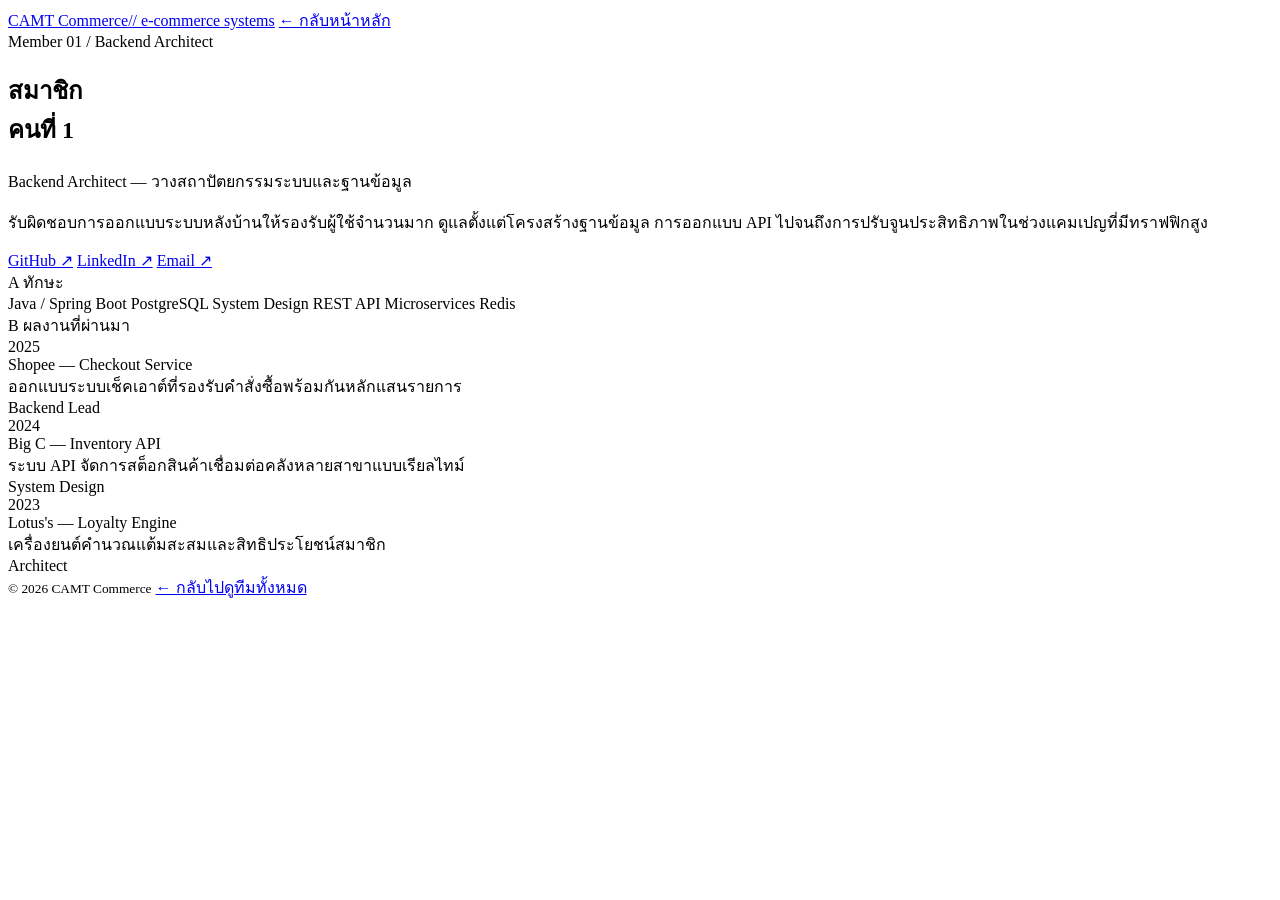
==== Member1.html @ b6c027bf "โครงหน้าmember1" ====
<!DOCTYPE html>
<html lang="th">
<head>
<meta charset="UTF-8">
<meta name="viewport" content="width=device-width, initial-scale=1.0">
<title>สมาชิก คนที่ 1 — CAMT Commerce</title>
<link rel="stylesheet" href="member1.css">
</head>
<body>

<header class="topbar">
  <div class="wrap">
    <a class="brand" href="Index.html">CAMT&nbsp;Commerce<span>// e-commerce systems</span></a>
    <a class="back" href="Index.html">← กลับหน้าหลัก</a>
  </div>
</header>

<section class="hero">
  <div class="wrap">
    <div class="idx">Member 01 / Backend Architect</div>
    <h1>สมาชิก<br>คนที่ 1</h1>
    <div class="role">Backend Architect — วางสถาปัตยกรรมระบบและฐานข้อมูล</div>
    <p class="bio">รับผิดชอบการออกแบบระบบหลังบ้านให้รองรับผู้ใช้จำนวนมาก ดูแลตั้งแต่โครงสร้างฐานข้อมูล การออกแบบ API ไปจนถึงการปรับจูนประสิทธิภาพในช่วงแคมเปญที่มีทราฟฟิกสูง</p>
    <div class="links">
      <a class="chip" href="#" target="_blank" rel="noopener">GitHub ↗</a>
      <a class="chip" href="#" target="_blank" rel="noopener">LinkedIn ↗</a>
      <a class="chip" href="mailto:member1@camtcommerce.dev">Email ↗</a>
    </div>
  </div>
</section>

<section class="section reveal">
  <div class="wrap">
    <div class="sec-title"><span class="n">A</span> ทักษะ</div>
    <div class="skills">
      <span class="skill">Java / Spring Boot</span>
      <span class="skill">PostgreSQL</span>
      <span class="skill">System Design</span>
      <span class="skill">REST API</span>
      <span class="skill">Microservices</span>
      <span class="skill">Redis</span>
    </div>
  </div>
</section>

<section class="section reveal">
  <div class="wrap">
    <div class="sec-title"><span class="n">B</span> ผลงานที่ผ่านมา</div>
    <div class="proj">
      <div class="py">2025</div>
      <div><div class="pt">Shopee — Checkout Service</div><div class="pd">ออกแบบระบบเช็คเอาต์ที่รองรับคำสั่งซื้อพร้อมกันหลักแสนรายการ</div></div>
      <div class="pc">Backend Lead</div>
    </div>
    <div class="proj">
      <div class="py">2024</div>
      <div><div class="pt">Big C — Inventory API</div><div class="pd">ระบบ API จัดการสต็อกสินค้าเชื่อมต่อคลังหลายสาขาแบบเรียลไทม์</div></div>
      <div class="pc">System Design</div>
    </div>
    <div class="proj">
      <div class="py">2023</div>
      <div><div class="pt">Lotus's — Loyalty Engine</div><div class="pd">เครื่องยนต์คำนวณแต้มสะสมและสิทธิประโยชน์สมาชิก</div></div>
      <div class="pc">Architect</div>
    </div>
  </div>
</section>

<footer class="foot">
  <div class="wrap">
    <small>© 2026 CAMT Commerce</small>
    <a href="Index.html">← กลับไปดูทีมทั้งหมด</a>
  </div>
</footer>

<script>
const observerOptions = {threshold: 0.1, rootMargin: '0px 0px -60px 0px'};
const observer = new IntersectionObserver(entries => {
  entries.forEach(entry => {
    if (entry.isIntersecting) {
      entry.target.classList.add('in-view');
      observer.unobserve(entry.target);
    }
  });
}, observerOptions);
document.querySelectorAll('.reveal').forEach(el => observer.observe(el));
</script>

</body>
</html>
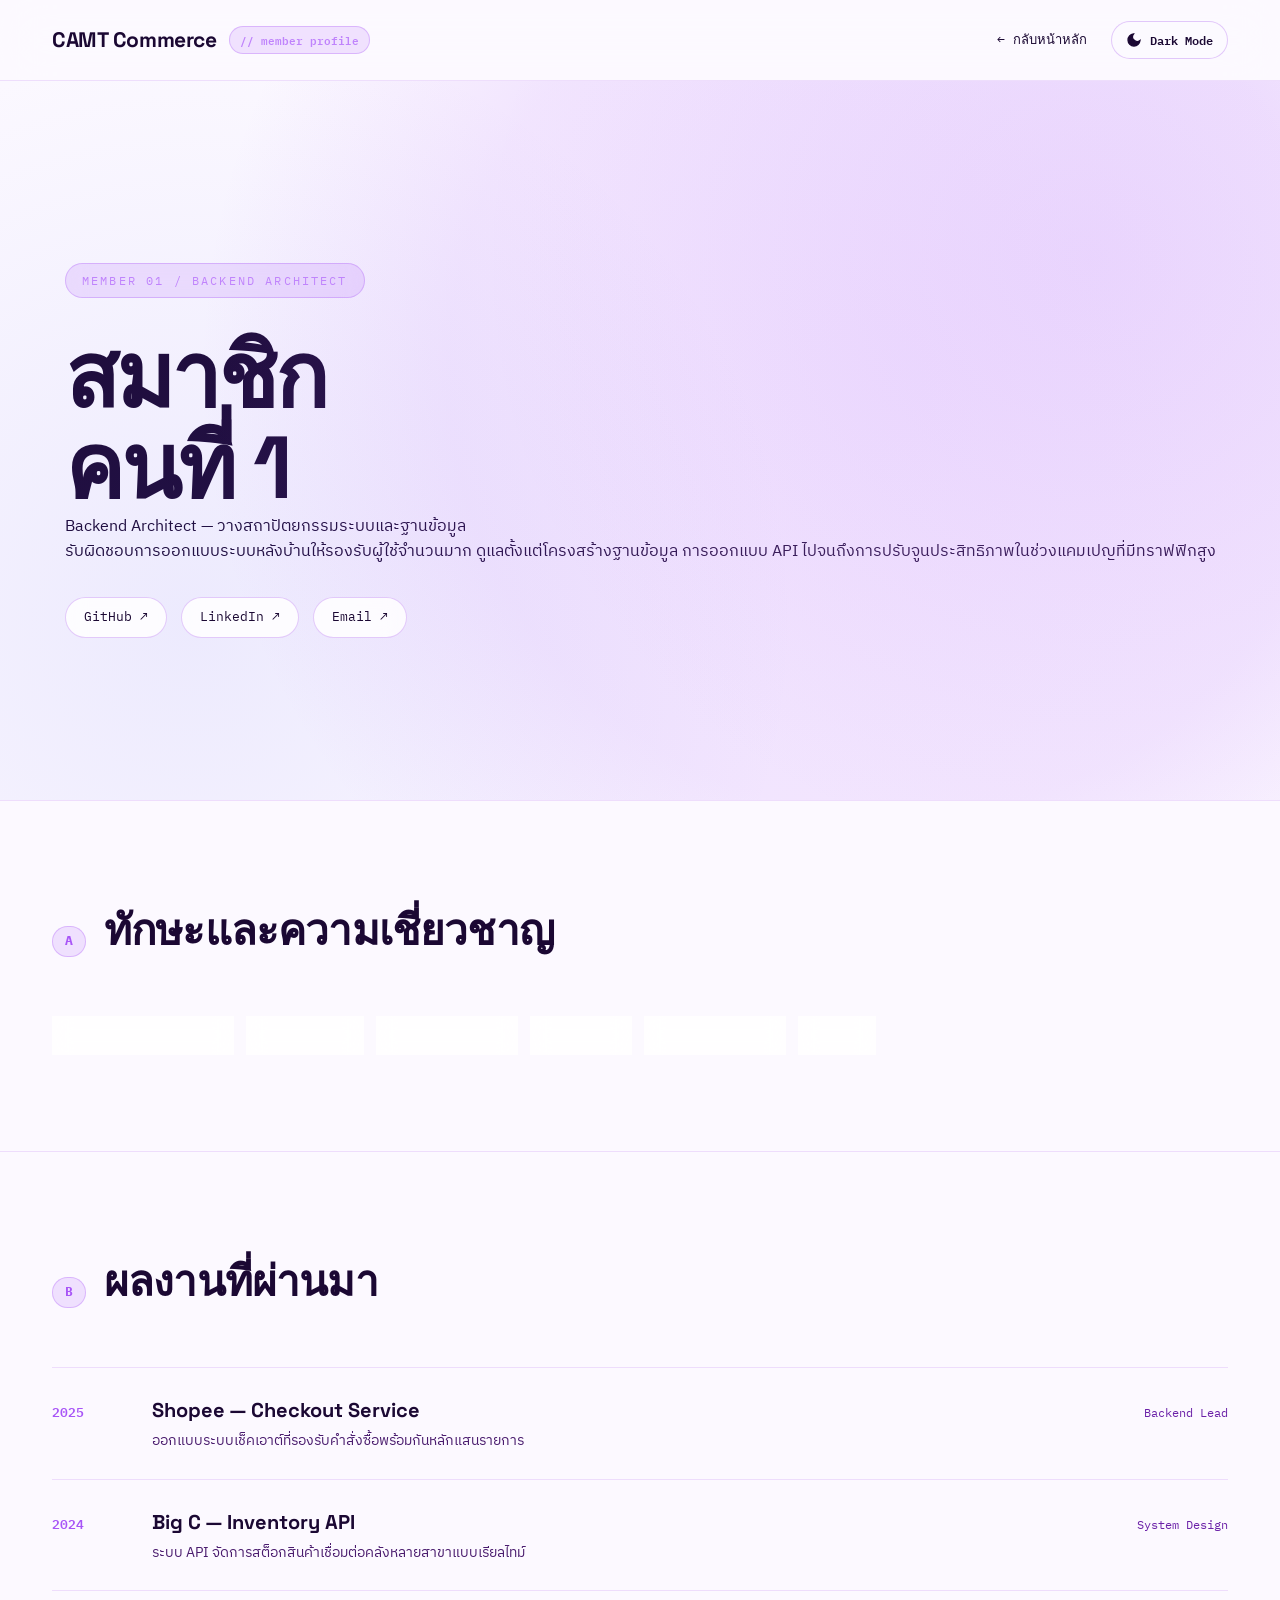
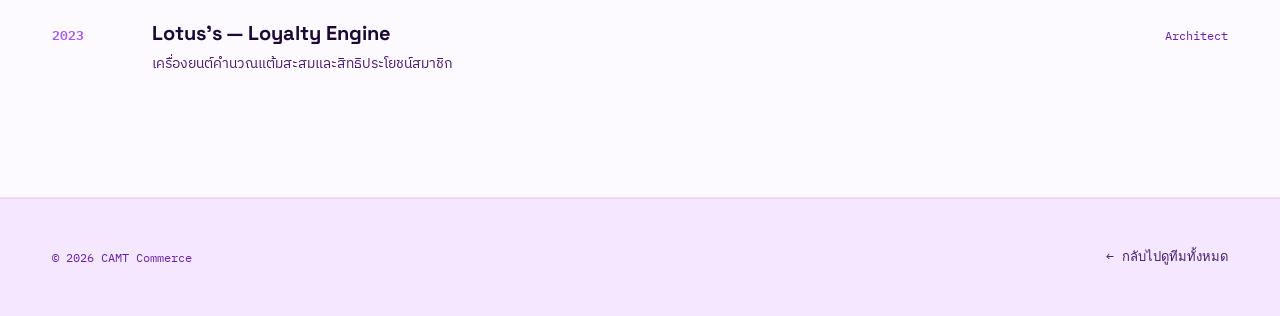
==== commit 7c11ddfc: "Refactor code structure for improved readability and maintainability" ====
--- a/Member1.html
+++ b/Member1.html
@@ -1,23 +1,32 @@
 <!DOCTYPE html>
-<html lang="th">
+<html lang="th" data-theme="light">
 <head>
 <meta charset="UTF-8">
 <meta name="viewport" content="width=device-width, initial-scale=1.0">
 <title>สมาชิก คนที่ 1 — CAMT Commerce</title>
-<link rel="stylesheet" href="member1.css">
+<link rel="stylesheet" href="main.css">
 </head>
 <body>
 
 <header class="topbar">
   <div class="wrap">
-    <a class="brand" href="Index.html">CAMT&nbsp;Commerce<span>// e-commerce systems</span></a>
-    <a class="back" href="Index.html">← กลับหน้าหลัก</a>
+    <a class="brand" href="Index.html">
+      CAMT&nbsp;Commerce
+      <span class="brand-badge">// member profile</span>
+    </a>
+    <div class="topbar-right">
+      <a class="back" href="Index.html">← กลับหน้าหลัก</a>
+      <button id="theme-toggle" class="theme-toggle-btn" aria-label="Toggle dark/light mode">
+        <svg id="theme-icon" viewBox="0 0 24 24"></svg>
+        <span id="theme-text">Theme</span>
+      </button>
+    </div>
   </div>
 </header>
 
 <section class="hero">
   <div class="wrap">
-    <div class="idx">Member 01 / Backend Architect</div>
+    <div class="eyebrow">MEMBER 01 / BACKEND ARCHITECT</div>
     <h1>สมาชิก<br>คนที่ 1</h1>
     <div class="role">Backend Architect — วางสถาปัตยกรรมระบบและฐานข้อมูล</div>
     <p class="bio">รับผิดชอบการออกแบบระบบหลังบ้านให้รองรับผู้ใช้จำนวนมาก ดูแลตั้งแต่โครงสร้างฐานข้อมูล การออกแบบ API ไปจนถึงการปรับจูนประสิทธิภาพในช่วงแคมเปญที่มีทราฟฟิกสูง</p>
@@ -29,9 +38,14 @@
   </div>
 </section>
 
-<section class="section reveal">
+<section class="section">
   <div class="wrap">
-    <div class="sec-title"><span class="n">A</span> ทักษะ</div>
+    <div class="sec-head">
+      <div class="sec-head-left">
+        <span class="sec-num">A</span>
+        <h2 class="sec-title">ทักษะและความเชี่ยวชาญ</h2>
+      </div>
+    </div>
     <div class="skills">
       <span class="skill">Java / Spring Boot</span>
       <span class="skill">PostgreSQL</span>
@@ -43,9 +57,14 @@
   </div>
 </section>
 
-<section class="section reveal">
+<section class="section">
   <div class="wrap">
-    <div class="sec-title"><span class="n">B</span> ผลงานที่ผ่านมา</div>
+    <div class="sec-head">
+      <div class="sec-head-left">
+        <span class="sec-num">B</span>
+        <h2 class="sec-title">ผลงานที่ผ่านมา</h2>
+      </div>
+    </div>
     <div class="proj">
       <div class="py">2025</div>
       <div><div class="pt">Shopee — Checkout Service</div><div class="pd">ออกแบบระบบเช็คเอาต์ที่รองรับคำสั่งซื้อพร้อมกันหลักแสนรายการ</div></div>
@@ -72,16 +91,45 @@
 </footer>
 
 <script>
-const observerOptions = {threshold: 0.1, rootMargin: '0px 0px -60px 0px'};
-const observer = new IntersectionObserver(entries => {
-  entries.forEach(entry => {
-    if (entry.isIntersecting) {
-      entry.target.classList.add('in-view');
-      observer.unobserve(entry.target);
-    }
-  });
-}, observerOptions);
-document.querySelectorAll('.reveal').forEach(el => observer.observe(el));
+// Theme Switcher Logic
+const themeToggleBtn = document.getElementById('theme-toggle');
+const themeIcon = document.getElementById('theme-icon');
+const themeText = document.getElementById('theme-text');
+
+const sunSvg = `<circle cx="12" cy="12" r="5"></circle><line x1="12" y1="1" x2="12" y2="3"></line><line x1="12" y1="21" x2="12" y2="23"></line><line x1="4.22" y1="4.22" x2="5.64" y2="5.64"></line><line x1="18.36" y1="18.36" x2="19.78" y2="19.78"></line><line x1="1" y1="12" x2="3" y2="12"></line><line x1="21" y1="12" x2="23" y2="12"></line><line x1="4.22" y1="19.78" x2="5.64" y2="18.36"></line><line x1="18.36" y1="5.64" x2="19.78" y2="4.22"></line>`;
+const moonSvg = `<path d="M21 12.79A9 9 0 1 1 11.21 3 7 7 0 0 0 21 12.79z"></path>`;
+
+function getInitialTheme() {
+  const savedTheme = localStorage.getItem('theme');
+  if (savedTheme) return savedTheme;
+  return window.matchMedia('(prefers-color-scheme: dark)').matches ? 'dark' : 'light';
+}
+
+function applyTheme(theme) {
+  document.documentElement.setAttribute('data-theme', theme);
+  localStorage.setItem('theme', theme);
+  if (theme === 'dark') {
+    themeIcon.innerHTML = sunSvg;
+    themeIcon.setAttribute('stroke', 'currentColor');
+    themeIcon.setAttribute('stroke-width', '2');
+    themeIcon.setAttribute('fill', 'none');
+    themeText.textContent = 'Light Mode';
+  } else {
+    themeIcon.innerHTML = moonSvg;
+    themeIcon.setAttribute('stroke', 'currentColor');
+    themeIcon.setAttribute('stroke-width', '2');
+    themeIcon.setAttribute('fill', 'none');
+    themeText.textContent = 'Dark Mode';
+  }
+}
+
+let currentTheme = getInitialTheme();
+applyTheme(currentTheme);
+
+themeToggleBtn.addEventListener('click', () => {
+  currentTheme = currentTheme === 'light' ? 'dark' : 'light';
+  applyTheme(currentTheme);
+});
 </script>
 
 </body>
--- a/main.css
+++ b/main.css
@@ -0,0 +1,1117 @@
+@import url('https://fonts.googleapis.com/css2?family=Space+Grotesk:wght@400;500;600;700;800&family=IBM+Plex+Sans+Thai:wght@300;400;500;600;700&family=IBM+Plex+Mono:wght@400;500;600&display=swap');
+
+/* ==========================================================================
+   Pure Cyber Purple Design System & Enterprise Aesthetics
+   ========================================================================== */
+:root {
+  --theme-mode: 'dark';
+
+  /* Color Tokens - Deep Cyber Purple */
+  --ink: #f8fafc;
+  --ink-secondary: #cbd5e1;
+  --ink-tertiary: #a1a1aa;
+  --paper: #0c0517;
+  --bg-subtle: #120722;
+  --grey: #1a0b30;
+  --muted: #a1a1aa;
+  --line: rgba(255, 255, 255, 0.08);
+  --line-strong: rgba(255, 255, 255, 0.16);
+  --faint: #140826;
+
+  /* Pure Purple Accents & Gradients */
+  --accent: #a855f7;
+  --accent-dark: #7c3aed;
+  --accent-deep: #6d28d9;
+  --accent-light: #e9d5ff;
+  --accent-purple: #8b5cf6;
+  --accent-indigo: #6366f1;
+  --accent-cyan: #38bdf8;
+  --accent-gold: #f59e0b;
+
+  /* Pure Purple Gradient for Buttons, Highlights & Badges */
+  --accent-gradient: linear-gradient(135deg, #6d28d9 0%, #7c3aed 40%, #8b5cf6 75%, #a855f7 100%);
+  --accent-glow: rgba(168, 85, 247, 0.35);
+  --accent-glow-strong: rgba(139, 92, 246, 0.5);
+
+  /* Glassmorphism & Surface Tokens */
+  --card-bg: rgba(22, 10, 38, 0.65);
+  --card-bg-hover: rgba(34, 15, 58, 0.85);
+  --card-border: rgba(255, 255, 255, 0.1);
+  --card-hover-border: rgba(168, 85, 247, 0.6);
+  --card-shadow: 0 16px 40px -10px rgba(0, 0, 0, 0.6);
+  --card-shadow-hover: 0 24px 60px -12px rgba(168, 85, 247, 0.4);
+
+  /* Topbar Navigation */
+  --topbar-bg: rgba(12, 5, 23, 0.78);
+  --topbar-border: rgba(255, 255, 255, 0.08);
+
+  /* Hero Ambient Glows */
+  --hero-bg: #0c0517;
+  --hero-spotlight-1: radial-gradient(circle at 70% 40%, rgba(139, 92, 246, 0.25) 0%, rgba(109, 40, 217, 0.15) 45%, transparent 70%);
+  --hero-spotlight-2: radial-gradient(circle at 20% 70%, rgba(99, 102, 241, 0.14) 0%, transparent 50%);
+  --hero-spotlight-3: radial-gradient(circle at 85% 25%, rgba(168, 85, 247, 0.12) 0%, transparent 50%);
+  --hero-grid: rgba(255, 255, 255, 0.025);
+
+  /* Ticker */
+  --ticker-bg: #120722;
+  --ticker-border: rgba(255, 255, 255, 0.08);
+
+  /* Client Brand Themes */
+  --shopee-color: #ee4d2d;
+  --shopee-bg: rgba(238, 77, 45, 0.18);
+  --shopee-border: rgba(238, 77, 45, 0.35);
+
+  --lazada-color: #3b82f6;
+  --lazada-bg: rgba(59, 130, 246, 0.18);
+  --lazada-border: rgba(59, 130, 246, 0.35);
+
+  --tiktok-color: #ffffff;
+  --tiktok-bg: rgba(255, 255, 255, 0.14);
+  --tiktok-border: rgba(255, 255, 255, 0.3);
+
+  --central-color: #ef4444;
+  --central-bg: rgba(239, 68, 68, 0.18);
+  --central-border: rgba(239, 68, 68, 0.35);
+
+  --lotus-color: #22c55e;
+  --lotus-bg: rgba(34, 197, 94, 0.18);
+  --lotus-border: rgba(34, 197, 94, 0.35);
+
+  --line-color: #06c755;
+  --line-bg: rgba(6, 199, 85, 0.18);
+  --line-border: rgba(6, 199, 85, 0.35);
+
+  --grab-color: #10b981;
+  --grab-bg: rgba(16, 185, 129, 0.18);
+  --grab-border: rgba(16, 185, 129, 0.35);
+
+  --agoda-color: #3b82f6;
+  --agoda-bg: rgba(59, 130, 246, 0.18);
+  --agoda-border: rgba(59, 130, 246, 0.35);
+
+  /* Fonts */
+  --display: 'Space Grotesk', -apple-system, BlinkMacSystemFont, sans-serif;
+  --body: 'IBM Plex Sans Thai', -apple-system, BlinkMacSystemFont, sans-serif;
+  --mono: 'IBM Plex Mono', monospace;
+
+  /* Smooth Theme Transition */
+  --theme-transition: background-color 0.35s ease, color 0.35s ease, border-color 0.35s ease, box-shadow 0.35s ease;
+}
+
+/* ==========================================================================
+   Light Theme Soft Purple Glass Variant
+   ========================================================================== */
+[data-theme="light"] {
+  --theme-mode: 'light';
+
+  --ink: #1b0833;
+  --ink-secondary: #4a1c6e;
+  --ink-tertiary: #6b21a8;
+  --paper: #fcf9ff;
+  --bg-subtle: #f3e8ff;
+  --grey: #eae0f5;
+  --muted: #7e22ce;
+  --line: rgba(147, 51, 234, 0.14);
+  --line-strong: rgba(147, 51, 234, 0.25);
+  --faint: #f5f0fb;
+
+  --accent: #9333ea;
+  --accent-dark: #7e22ce;
+  --accent-deep: #6b21a8;
+  --accent-light: #c084fc;
+  --accent-purple: #a855f7;
+  --accent-indigo: #4f46e5;
+  --accent-cyan: #0284c7;
+  --accent-gold: #d97706;
+
+  --accent-gradient: linear-gradient(135deg, #6b21a8 0%, #7e22ce 50%, #9333ea 100%);
+  --accent-glow: rgba(147, 51, 234, 0.18);
+  --accent-glow-strong: rgba(147, 51, 234, 0.28);
+
+  --card-bg: rgba(255, 255, 255, 0.85);
+  --card-bg-hover: #ffffff;
+  --card-border: rgba(147, 51, 234, 0.16);
+  --card-hover-border: #9333ea;
+  --card-shadow: 0 10px 30px -10px rgba(126, 34, 206, 0.08);
+  --card-shadow-hover: 0 20px 45px -10px rgba(147, 51, 234, 0.2);
+
+  --topbar-bg: rgba(252, 249, 255, 0.85);
+  --topbar-border: rgba(147, 51, 234, 0.14);
+
+  --hero-bg: #fcf9ff;
+  --hero-spotlight-1: radial-gradient(circle at 70% 40%, rgba(192, 132, 252, 0.22) 0%, rgba(168, 85, 247, 0.12) 45%, transparent 70%);
+  --hero-spotlight-2: radial-gradient(circle at 15% 75%, rgba(99, 102, 241, 0.1) 0%, transparent 50%);
+  --hero-spotlight-3: radial-gradient(circle at 85% 25%, rgba(168, 85, 247, 0.1) 0%, transparent 50%);
+  --hero-grid: rgba(147, 51, 234, 0.035);
+
+  --ticker-bg: #f3e8ff;
+  --ticker-border: rgba(147, 51, 234, 0.14);
+
+  --shopee-color: #ee4d2d;
+  --shopee-bg: rgba(238, 77, 45, 0.08);
+  --shopee-border: rgba(238, 77, 45, 0.22);
+
+  --lazada-color: #1d4ed8;
+  --lazada-bg: rgba(29, 78, 216, 0.08);
+  --lazada-border: rgba(29, 78, 216, 0.22);
+
+  --tiktok-color: #0f172a;
+  --tiktok-bg: rgba(15, 23, 42, 0.06);
+  --tiktok-border: rgba(15, 23, 42, 0.18);
+
+  --central-color: #b91c1c;
+  --central-bg: rgba(185, 28, 28, 0.08);
+  --central-border: rgba(185, 28, 28, 0.22);
+
+  --lotus-color: #15803d;
+  --lotus-bg: rgba(21, 128, 61, 0.08);
+  --lotus-border: rgba(21, 128, 61, 0.22);
+
+  --line-color: #15803d;
+  --line-bg: rgba(21, 128, 61, 0.08);
+  --line-border: rgba(21, 128, 61, 0.22);
+
+  --grab-color: #047857;
+  --grab-bg: rgba(4, 120, 87, 0.08);
+  --grab-border: rgba(4, 120, 87, 0.22);
+
+  --agoda-color: #1d4ed8;
+  --agoda-bg: rgba(29, 78, 216, 0.08);
+  --agoda-border: rgba(29, 78, 216, 0.22);
+}
+
+/* Base Reset & Typography */
+*{margin:0;padding:0;box-sizing:border-box}
+html{scroll-behavior:smooth}
+body{
+  background-color:var(--paper);
+  color:var(--ink);
+  font-family:var(--body);
+  line-height:1.6;
+  -webkit-font-smoothing:antialiased;
+  -moz-osx-font-smoothing:grayscale;
+  overflow-x:hidden;
+  transition:var(--theme-transition);
+}
+
+.wrap{max-width:1240px;margin:0 auto;padding:0 32px}
+
+/* ==========================================================================
+   Header Navigation
+   ========================================================================== */
+.topbar{
+  border-bottom:1px solid var(--topbar-border);
+  position:sticky;top:0;
+  background:var(--topbar-bg);
+  z-index:100;
+  backdrop-filter:blur(24px);
+  -webkit-backdrop-filter:blur(24px);
+  transition:var(--theme-transition);
+}
+.topbar .wrap{display:flex;align-items:center;justify-content:space-between;height:80px}
+
+.brand{
+  font-family:var(--display);font-weight:800;font-size:21px;letter-spacing:-.02em;
+  text-decoration:none;color:var(--ink);transition:.3s ease;
+  display:inline-flex;align-items:center;gap:12px;
+}
+.brand:hover{color:var(--accent)}
+.brand-badge{
+  font-family:var(--mono);font-weight:600;color:var(--accent-light);
+  background:rgba(168, 85, 247, 0.15);border:1px solid rgba(168, 85, 247, 0.3);
+  font-size:11px;padding:4px 10px;border-radius:20px;letter-spacing:0;
+}
+
+.topbar-right{display:flex;align-items:center;gap:24px}
+.nav{display:flex;gap:32px;font-size:14px}
+.nav a{
+  color:var(--ink-secondary);text-decoration:none;position:relative;font-weight:600;
+  transition:.25s ease;letter-spacing:.02em;text-transform:uppercase;font-size:13px;
+}
+.nav a::after{
+  content:"";position:absolute;left:0;bottom:-4px;width:0;height:2px;
+  background:var(--accent-gradient);transition:width .3s cubic-bezier(.34,1.56,.64,1);
+}
+.nav a:hover::after{width:100%}
+.nav a:hover{color:var(--ink)}
+@media(max-width:860px){.nav{display:none}}
+
+/* Dual Pill Container */
+.topbar-pill-actions{
+  background:rgba(255, 255, 255, 0.08);
+  border:1px solid rgba(255, 255, 255, 0.15);
+  border-radius:40px;
+  padding:4px;
+  display:inline-flex;
+  align-items:center;
+  gap:4px;
+  backdrop-filter:blur(12px);
+}
+.pill-btn{
+  font-family:var(--display);
+  font-weight:600;
+  font-size:13px;
+  padding:8px 20px;
+  border-radius:30px;
+  text-decoration:none;
+  transition:all .3s cubic-bezier(.34,1.56,.64,1);
+  display:inline-flex;
+  align-items:center;
+  gap:6px;
+  cursor:pointer;
+  border:none;
+}
+.pill-btn.primary{
+  background:var(--accent-gradient);
+  color:#ffffff;
+  box-shadow:0 4px 16px var(--accent-glow);
+}
+.pill-btn.primary:hover{
+  transform:scale(1.04);
+  box-shadow:0 8px 24px var(--accent-glow-strong);
+}
+.pill-btn.secondary{
+  background:transparent;
+  color:var(--ink);
+}
+.pill-btn.secondary:hover{
+  background:rgba(255, 255, 255, 0.12);
+  color:var(--ink);
+}
+
+/* Theme Switcher Button */
+.theme-toggle-btn{
+  background:rgba(255, 255, 255, 0.08);
+  border:1px solid var(--line-strong);
+  color:var(--ink);
+  padding:8px 14px;
+  border-radius:30px;
+  cursor:pointer;
+  display:inline-flex;
+  align-items:center;
+  gap:8px;
+  font-family:var(--mono);
+  font-size:12px;
+  font-weight:600;
+  transition:all .3s cubic-bezier(.34,1.56,.64,1);
+}
+.theme-toggle-btn:hover{
+  background:var(--accent-gradient);
+  color:#ffffff;
+  border-color:transparent;
+  transform:scale(1.04);
+  box-shadow:0 4px 14px var(--accent-glow);
+}
+.theme-toggle-btn svg{width:16px;height:16px;fill:currentColor;transition:transform .5s ease}
+.theme-toggle-btn:hover svg{transform:rotate(360deg)}
+
+.back{font-family:var(--mono);font-size:13px;color:var(--ink);text-decoration:none;transition:.2s ease}
+.back:hover{color:var(--accent);text-decoration:underline}
+
+/* ==========================================================================
+   Hero Section (Ultra-Clean Spacious Typography Layout - Image Removed)
+   ========================================================================== */
+.hero{
+  border-bottom:1px solid var(--line);
+  padding:140px 0 120px;
+  position:relative;
+  overflow:hidden;
+  background:var(--hero-bg);
+  min-height:80vh;
+  display:flex;
+  align-items:center;
+}
+
+/* Ambient Radial Spotlights */
+.hero::before{
+  content:"";position:absolute;inset:0;
+  background:var(--hero-spotlight-1), var(--hero-spotlight-2), var(--hero-spotlight-3);
+  pointer-events:none;z-index:0;
+}
+
+/* Hero Content Layout */
+.hero-container{
+  position:relative;
+  z-index:3;
+  width:100%;
+  max-width:880px;
+}
+
+.hero-left-box{width:100%}
+
+/* Vertical Rotated Year Indicator */
+.hero-vertical-meta{
+  position:absolute;
+  left:-50px;
+  top:50%;
+  transform:translateY(-50%) rotate(-90deg);
+  font-family:var(--mono);
+  font-size:12px;
+  letter-spacing:.25em;
+  color:var(--accent-light);
+  opacity:.6;
+}
+@media(max-width:1320px){.hero-vertical-meta{display:none}}
+
+/* Subtitle & Eyebrow Badge */
+.eyebrow{
+  display:inline-flex;align-items:center;gap:8px;
+  font-family:var(--mono);font-size:12px;letter-spacing:.18em;text-transform:uppercase;
+  color:var(--accent-light);background:rgba(168, 85, 247, 0.15);
+  padding:7px 16px;border-radius:30px;border:1px solid rgba(168, 85, 247, 0.3);
+  margin-bottom:32px;opacity:0;
+  backdrop-filter:blur(10px);
+  animation:popIn .5s cubic-bezier(.34,.1,.64,.99) .08s both;
+}
+.eyebrow-dot{width:7px;height:7px;border-radius:50%;background:var(--accent);display:inline-block;box-shadow:0 0 10px var(--accent)}
+
+.hero h1{
+  font-family:var(--display);font-weight:800;font-size:clamp(44px,7.5vw,88px);
+  line-height:1.04;letter-spacing:-.03em;
+  color:var(--ink);
+}
+.hero h1 em{
+  font-style:normal;display:inline-block;
+  background:var(--accent-gradient);
+  -webkit-background-clip:text;
+  -webkit-text-fill-color:transparent;
+  background-clip:text;
+}
+
+.hero p.lead{
+  margin-top:28px;font-size:20px;max-width:54ch;color:var(--ink-secondary);
+  font-weight:400;line-height:1.75;
+}
+
+.hero-actions{
+  margin-top:42px;display:flex;gap:18px;flex-wrap:wrap;align-items:center;
+}
+
+/* Bottom Right Interactive Widget Button */
+.hero-widget-btn{
+  position:absolute;
+  right:0;
+  bottom:-40px;
+  z-index:4;
+  background:rgba(26, 11, 48, 0.75);
+  border:1px solid rgba(255, 255, 255, 0.18);
+  backdrop-filter:blur(20px);
+  padding:12px 24px;
+  border-radius:40px;
+  color:#ffffff;
+  text-decoration:none;
+  font-family:var(--display);
+  font-size:14px;
+  font-weight:600;
+  display:inline-flex;
+  align-items:center;
+  gap:12px;
+  box-shadow:0 12px 30px rgba(0, 0, 0, 0.4);
+  transition:all .35s cubic-bezier(.34,1.56,.64,1);
+}
+.hero-widget-btn:hover{
+  background:rgba(168, 85, 247, 0.25);
+  border-color:var(--accent);
+  transform:translateY(-4px) scale(1.04);
+  box-shadow:0 16px 40px var(--accent-glow-strong);
+}
+.play-icon-badge{
+  width:28px;height:28px;border-radius:50%;
+  background:var(--accent-gradient);
+  display:flex;align-items:center;justify-content:center;
+  box-shadow:0 0 12px var(--accent-purple);
+}
+
+/* Vertical Right Edge Social Links */
+.hero-social-sidebar{
+  position:absolute;
+  right:-10px;
+  top:50%;
+  transform:translateY(-50%);
+  display:flex;
+  flex-direction:column;
+  gap:20px;
+  z-index:4;
+}
+.hero-social-link{
+  color:var(--ink-secondary);
+  text-decoration:none;
+  font-family:var(--mono);
+  font-size:14px;
+  font-weight:600;
+  transition:all .25s ease;
+  width:36px;height:36px;
+  display:flex;align-items:center;justify-content:center;
+  border-radius:50%;
+  background:rgba(255, 255, 255, 0.05);
+  border:1px solid rgba(255, 255, 255, 0.1);
+}
+.hero-social-link:hover{
+  color:#ffffff;
+  background:var(--accent-gradient);
+  border-color:transparent;
+  transform:scale(1.15);
+  box-shadow:0 0 16px var(--accent-glow);
+}
+@media(max-width:1024px){
+  .hero-social-sidebar{display:none}
+  .hero-container{max-width:100%;text-align:center}
+  .hero-left-box{max-width:100%;margin:0 auto}
+  .hero-actions{justify-content:center}
+  .hero-widget-btn{position:relative;right:auto;bottom:auto;margin-top:30px;display:inline-flex}
+}
+
+/* ==========================================================================
+   Buttons & Micro-interactions
+   ========================================================================== */
+.btn{
+  font-family:var(--display);font-weight:600;font-size:15px;
+  padding:14px 32px;border-radius:40px;border:1.5px solid;text-decoration:none;
+  display:inline-flex;align-items:center;justify-content:center;gap:10px;
+  position:relative;overflow:hidden;
+  transition:all .35s cubic-bezier(.34,1.56,.64,1);
+  cursor:pointer;
+}
+.btn.solid{
+  background:var(--accent-gradient);color:#ffffff;border-color:transparent;
+  box-shadow:0 6px 20px var(--accent-glow-strong);
+}
+.btn.solid:hover{
+  transform:translateY(-4px) scale(1.02);
+  box-shadow:0 14px 35px var(--accent-glow-strong);
+}
+.btn.ghost{
+  background:rgba(255, 255, 255, 0.06);color:var(--ink);border-color:rgba(255, 255, 255, 0.2);
+  backdrop-filter:blur(12px);
+}
+.btn.ghost:hover{
+  background:rgba(255, 255, 255, 0.15);color:#ffffff;border-color:var(--accent);
+  transform:translateY(-4px);
+  box-shadow:0 8px 24px rgba(0,0,0,0.2);
+}
+
+.links{margin-top:32px;display:flex;gap:14px;flex-wrap:wrap}
+.chip{
+  font-family:var(--mono);font-size:13px;padding:9px 18px;border-radius:30px;
+  border:1px solid var(--line-strong);text-decoration:none;color:var(--ink);
+  background:var(--card-bg);transition:.25s ease;
+  backdrop-filter:blur(10px);
+}
+.chip:hover{background:var(--accent-gradient);color:#ffffff;border-color:transparent}
+
+/* Keyframe Animations */
+@keyframes popIn{
+  from{opacity:0;transform:translateY(24px) scale(.96)}
+  to{opacity:1;transform:translateY(0) scale(1)}
+}
+@keyframes slideLeft{from{opacity:0;transform:translateX(-20px)}to{opacity:1;transform:translateX(0)}}
+@keyframes scaleIn{from{opacity:0;transform:scale(.94) translateY(16px)}to{opacity:1;transform:scale(1) translateY(0)}}
+@keyframes fadeSlideIn{from{opacity:0;transform:translateY(20px)}to{opacity:1;transform:translateY(0)}}
+@keyframes countUp{from{opacity:0;transform:translateY(24px)}to{opacity:1;transform:translateY(0)}}
+@keyframes memberSlide{from{opacity:0;transform:translateY(28px)}to{opacity:1;transform:translateY(0)}}
+@keyframes arrowBounce{0%{transform:translate(6px,-6px)}50%{transform:translate(10px,-10px)}100%{transform:translate(6px,-6px)}}
+@keyframes scroll{from{transform:translateX(0)}to{transform:translateX(-50%)}}
+
+/* ==========================================================================
+   Ticker Section
+   ========================================================================== */
+.ticker{
+  border-bottom:1px solid var(--ticker-border);
+  overflow:hidden;white-space:nowrap;
+  background:var(--ticker-bg);
+  transition:var(--theme-transition);
+}
+.ticker-track{
+  display:inline-block;padding:18px 0;font-family:var(--mono);font-size:13px;
+  letter-spacing:.05em;animation:scroll 28s linear infinite;color:var(--ink-tertiary);
+}
+.ticker-track span{margin:0 32px;display:inline-flex;align-items:center;gap:8px}
+.ticker-track b{color:var(--accent);font-weight:700}
+.ticker-track .badge-dot{width:6px;height:6px;border-radius:50%;background:var(--accent-purple);display:inline-block}
+
+/* ==========================================================================
+   Section Layouts
+   ========================================================================== */
+.section{border-bottom:1px solid var(--line);padding:96px 0;transition:var(--theme-transition)}
+.section.reveal{
+  opacity:0;
+  transform:translateY(40px) scale(0.98);
+  filter:blur(6px);
+  transition:opacity 0.85s cubic-bezier(0.16, 1, 0.3, 1), transform 0.85s cubic-bezier(0.16, 1, 0.3, 1), filter 0.85s cubic-bezier(0.16, 1, 0.3, 1);
+}
+.section.reveal.in-view{
+  opacity:1;
+  transform:translateY(0) scale(1);
+  filter:blur(0px);
+}
+
+.sec-head{display:flex;align-items:center;justify-content:space-between;flex-wrap:wrap;gap:20px;margin-bottom:52px}
+.sec-head-left{display:flex;align-items:baseline;gap:18px}
+.sec-num{
+  font-family:var(--mono);font-size:13px;color:var(--accent-purple);
+  opacity:0;animation:slideLeft .7s cubic-bezier(.34,.1,.64,.99) forwards;
+  font-weight:700;background:rgba(168, 85, 247, 0.15);padding:4px 12px;border-radius:20px;
+  border:1px solid rgba(168, 85, 247, 0.3);
+}
+.sec-title{
+  font-family:var(--display);font-weight:800;font-size:clamp(28px,4vw,42px);
+  letter-spacing:-.02em;color:var(--ink);
+}
+.sec-sub{
+  font-family:var(--body);font-size:15px;color:var(--ink-tertiary);max-width:40ch;
+}
+
+/* ==========================================================================
+   eCommerce Client Showcase Infinite Horizontal Marquee
+   ========================================================================== */
+.clients-marquee-container{
+  width:100%;
+  overflow:hidden;
+  position:relative;
+  padding:12px 0 24px;
+  mask-image:linear-gradient(to right, transparent, #000 6%, #000 94%, transparent);
+  -webkit-mask-image:linear-gradient(to right, transparent, #000 6%, #000 94%, transparent);
+}
+
+.clients-marquee-track{
+  display:flex;
+  gap:24px;
+  width:max-content;
+  animation:marqueeCards 36s linear infinite;
+  will-change:transform;
+}
+
+.clients-marquee-track:hover{
+  animation-play-state:paused;
+}
+
+@keyframes marqueeCards{
+  0%{transform:translateX(0)}
+  100%{transform:translateX(-50%)}
+}
+
+.client-card{
+  width:380px;
+  flex-shrink:0;
+  background:rgba(255, 255, 255, 0.05);
+  border:1px solid rgba(255, 255, 255, 0.12);
+  border-radius:24px;
+  padding:32px 28px 28px;
+  display:flex;
+  flex-direction:column;
+  justify-content:space-between;
+  min-height:300px;
+  position:relative;
+  overflow:hidden;
+  text-decoration:none;
+  color:var(--ink);
+  transition:all .35s cubic-bezier(0.16, 1, 0.3, 1);
+  box-shadow:0 12px 35px rgba(0, 0, 0, 0.3);
+  backdrop-filter:blur(20px);
+  cursor:default;
+  user-select:none;
+}
+
+[data-theme="light"] .client-card{
+  background:#e2e8f0;
+  border-color:rgba(147, 51, 234, 0.12);
+  box-shadow:0 10px 30px rgba(126, 34, 206, 0.06);
+}
+
+.client-card:hover{
+  transform:translateY(-6px);
+  border-color:var(--card-hover-border);
+  box-shadow:var(--card-shadow-hover);
+  background:rgba(255, 255, 255, 0.08);
+}
+
+[data-theme="light"] .client-card:hover{
+  background:#ffffff;
+  border-color:var(--accent);
+}
+
+/* Cerebrium.ai Top Meta Tags */
+.card-meta{
+  display:flex;
+  align-items:center;
+  gap:12px;
+  font-family:var(--mono);
+  font-size:11px;
+  font-weight:600;
+  letter-spacing:.15em;
+  text-transform:uppercase;
+  color:var(--ink-tertiary);
+  margin-bottom:16px;
+}
+.card-meta span{
+  display:inline-block;
+  opacity:.85;
+}
+
+/* Cerebrium.ai Center Brand Logo Area (Official App Store Squircle Badges) */
+.card-logo-wrap{
+  min-height:90px;
+  display:flex;
+  align-items:center;
+  justify-content:center;
+  padding:12px 0;
+  transition:transform .35s ease;
+}
+.card-logo-wrap img, .card-logo-wrap svg{
+  width:64px;
+  height:64px;
+  object-fit:cover;
+  border-radius:50%;
+  box-shadow:0 8px 22px rgba(0, 0, 0, 0.35);
+  transition:transform .35s ease, box-shadow .35s ease;
+}
+.client-card:hover .card-logo-wrap img{
+  transform:scale(1.1) rotate(-3deg);
+  box-shadow:0 12px 28px rgba(0, 0, 0, 0.45);
+}
+
+/* Cerebrium.ai Bottom Content */
+.card-content{
+  margin-top:auto;
+  padding-top:16px;
+}
+.card-content h3{
+  font-family:var(--body);
+  font-weight:600;
+  font-size:18px;
+  line-height:1.45;
+  letter-spacing:-.01em;
+  color:var(--ink);
+  margin-bottom:0;
+  transition:color .3s ease;
+}
+.client-card:hover .card-content h3{
+  color:var(--accent-purple);
+}
+
+/* ==========================================================================
+   Services Grid
+   ========================================================================== */
+.services{display:grid;grid-template-columns:repeat(3,1fr);gap:24px}
+.svc{
+  background:var(--card-bg);
+  border:1.5px solid var(--card-border);
+  border-radius:22px;
+  padding:38px 32px;
+  box-shadow:var(--card-shadow);
+  backdrop-filter:blur(16px);
+  transition:all .35s ease;
+  opacity:0;
+  transform:translateY(30px);
+}
+.in-view .svc{opacity:1;transform:translateY(0)}
+.in-view .svc:nth-child(1){transition-delay:.12s}
+.in-view .svc:nth-child(2){transition-delay:.22s}
+.in-view .svc:nth-child(3){transition-delay:.32s}
+.svc:hover{
+  transform:translateY(-6px);
+  border-color:var(--accent);
+  box-shadow:var(--card-shadow-hover);
+}
+.svc-idx{
+  font-family:var(--mono);font-size:12px;color:var(--accent-purple);margin-bottom:18px;
+  font-weight:700;background:rgba(168, 85, 247, 0.15);display:inline-block;padding:4px 12px;border-radius:20px;
+  border:1px solid rgba(168, 85, 247, 0.3);
+}
+.svc h3{font-family:var(--display);font-weight:700;font-size:22px;margin-bottom:12px;letter-spacing:-.01em;color:var(--ink)}
+.svc p{font-size:15px;color:var(--ink-secondary);line-height:1.6}
+@media(max-width:820px){.services{grid-template-columns:1fr;gap:20px}}
+
+/* ==========================================================================
+   Stats Grid
+   ========================================================================== */
+.stats{display:grid;grid-template-columns:repeat(4,1fr);gap:24px}
+.stat{
+  background:var(--card-bg);
+  border:1.5px solid var(--card-border);
+  border-radius:22px;
+  padding:34px 24px;
+  text-align:center;
+  box-shadow:var(--card-shadow);
+  backdrop-filter:blur(16px);
+  transition:all .35s ease;
+  opacity:0;
+  transform:translateY(24px);
+}
+.in-view .stat{opacity:1;transform:translateY(0)}
+.in-view .stat:nth-child(1){transition-delay:.08s}
+.in-view .stat:nth-child(2){transition-delay:.18s}
+.in-view .stat:nth-child(3){transition-delay:.28s}
+.in-view .stat:nth-child(4){transition-delay:.38s}
+.stat:hover{transform:translateY(-4px);border-color:var(--accent)}
+.stat .n{
+  font-family:var(--display);font-weight:800;font-size:clamp(36px,4.5vw,54px);
+  letter-spacing:-.03em;line-height:1;
+  background:var(--accent-gradient);
+  -webkit-background-clip:text;
+  -webkit-text-fill-color:transparent;
+}
+.stat .l{font-family:var(--mono);font-size:12px;color:var(--muted);margin-top:12px;letter-spacing:.03em;font-weight:500}
+@media(max-width:720px){.stats{grid-template-columns:repeat(2,1fr);gap:16px}}
+
+/* ==========================================================================
+   Team Section
+   ========================================================================== */
+.team{display:grid;grid-template-columns:repeat(2,1fr);gap:24px}
+.member{
+  background:var(--card-bg);
+  border:1.5px solid var(--card-border);
+  border-radius:24px;
+  padding:40px;
+  text-decoration:none;color:var(--ink);display:flex;flex-direction:column;
+  min-height:250px;position:relative;
+  transition:all .4s cubic-bezier(0.16, 1, 0.3, 1);
+  opacity:0;
+  transform:translateY(30px);
+  box-shadow:var(--card-shadow);
+  backdrop-filter:blur(16px);
+  overflow:hidden;
+}
+.in-view .member{opacity:1;transform:translateY(0)}
+.member::before{
+  content:"";position:absolute;inset:0;
+  background:var(--accent-gradient);
+  opacity:0;transition:opacity .4s ease;z-index:1;
+}
+.member *{position:relative;z-index:2}
+.in-view .member:nth-child(1){transition-delay:.18s}
+.in-view .member:nth-child(2){transition-delay:.28s}
+.in-view .member:nth-child(3){transition-delay:.38s}
+.in-view .member:nth-child(4){transition-delay:.48s}
+
+.member:hover{
+  transform:translateY(-10px) scale(1.01);
+  border-color:transparent;
+  box-shadow:var(--card-shadow-hover);
+  color:#ffffff;
+}
+.member:hover::before{opacity:0.95}
+.member:hover .m-idx{color:#ffffff;background:rgba(255,255,255,0.25);border-color:transparent}
+.member:hover .m-arrow{color:#ffffff;opacity:1;animation:arrowBounce .5s cubic-bezier(.34,1.56,.64,1)}
+.member:hover .m-name{color:#ffffff}
+.member:hover .m-role{color:#f3e8ff}
+
+.m-idx{
+  font-family:var(--mono);font-size:12px;color:var(--accent-purple);font-weight:700;
+  background:rgba(168, 85, 247, 0.15);display:inline-block;padding:4px 12px;border-radius:20px;
+  border:1px solid rgba(168, 85, 247, 0.3);align-self:flex-start;transition:.3s ease;
+}
+.m-name{
+  font-family:var(--display);font-weight:800;font-size:32px;
+  letter-spacing:-.02em;margin-top:auto;line-height:1.1;
+  transition:.3s ease;color:var(--ink);
+}
+.m-role{font-family:var(--mono);font-size:13px;color:var(--ink-tertiary);margin-top:10px;letter-spacing:.02em;transition:.3s ease;font-weight:500}
+.m-arrow{
+  position:absolute;top:36px;right:36px;font-size:24px;
+  transition:.35s ease;opacity:.6;font-weight:700;color:var(--ink);
+}
+@media(max-width:720px){.team{grid-template-columns:1fr}}
+
+/* ==========================================================================
+   Call to Action (CTA)
+   ========================================================================== */
+.cta{
+  padding:110px 0;text-align:center;
+  background:radial-gradient(circle at 50% 50%, rgba(168, 85, 247, 0.18) 0%, transparent 65%), var(--hero-bg);
+  border-bottom:1px solid var(--line);
+}
+.cta h2{
+  font-family:var(--display);font-weight:800;font-size:clamp(32px,5vw,56px);
+  letter-spacing:-.02em;line-height:1.08;max-width:22ch;margin:0 auto;
+  color:var(--ink);
+}
+.cta h2 em{background:var(--accent-gradient);-webkit-background-clip:text;-webkit-text-fill-color:transparent;background-clip:text;font-style:normal}
+.cta p{
+  margin:24px auto 38px;max-width:48ch;color:var(--ink-secondary);font-size:18px;
+}
+
+/* ==========================================================================
+   Footer
+   ========================================================================== */
+.foot{border-top:1px solid var(--line);padding:48px 0;background:var(--ticker-bg);transition:var(--theme-transition)}
+.foot .wrap{display:flex;justify-content:space-between;flex-wrap:wrap;gap:20px;align-items:center}
+.foot .brand{font-size:17px;border:none}
+.foot small{font-family:var(--mono);font-size:12px;color:var(--ink-tertiary)}
+.foot a{font-family:var(--mono);font-size:13px;color:var(--ink-secondary);text-decoration:none;transition:.2s ease}
+.foot a:hover{color:var(--accent);text-decoration:underline}
+
+/* Member detail pages helper styles */
+.skills{display:flex;flex-wrap:wrap;gap:12px}
+.skill{
+  font-family:var(--mono);font-size:13px;padding:8px 18px;border-radius:30px;
+  border:1px solid var(--line-strong);background:var(--card-bg);color:var(--ink);
+  transition:all .2s ease;backdrop-filter:blur(10px);
+}
+.skill:hover{border-color:var(--accent);color:var(--accent-light)}
+
+.proj{
+  border-top:1px solid var(--line);padding:26px 0;display:grid;grid-template-columns:80px 1fr auto;gap:20px;align-items:baseline;
+}
+.proj:first-child{border-top:none}
+.proj .py{font-family:var(--mono);font-size:13px;color:var(--accent-purple);font-weight:600}
+.proj .pt{font-family:var(--display);font-weight:700;font-size:20px;color:var(--ink)}
+.proj .pd{font-size:14px;color:var(--ink-secondary);margin-top:4px}
+.proj .pc{font-family:var(--mono);font-size:12px;color:var(--ink-tertiary);text-align:right;white-space:nowrap}
+@media(max-width:640px){.proj{grid-template-columns:1fr}.proj .pc{text-align:left}}
+
+/* ==========================================================================
+   Rich Member Profile Components (Design System Standardized)
+   ========================================================================== */
+
+/* Profile Stats Highlights */
+.profile-stats-grid {
+  display: grid;
+  grid-template-columns: repeat(4, 1fr);
+  gap: 20px;
+  margin-top: 36px;
+}
+@media(max-width: 860px) {
+  .profile-stats-grid { grid-template-columns: repeat(2, 1fr); gap: 14px; }
+}
+
+.profile-stat-card {
+  background: var(--card-bg);
+  border: 1px solid var(--card-border);
+  border-radius: 18px;
+  padding: 22px 24px;
+  backdrop-filter: blur(16px);
+  transition: all .3s cubic-bezier(0.16, 1, 0.3, 1);
+  box-shadow: var(--card-shadow);
+}
+.profile-stat-card:hover {
+  transform: translateY(-4px);
+  border-color: var(--accent);
+  box-shadow: var(--card-shadow-hover);
+}
+.profile-stat-card .num {
+  font-family: var(--display);
+  font-weight: 800;
+  font-size: 32px;
+  line-height: 1.1;
+  background: var(--accent-gradient);
+  -webkit-background-clip: text;
+  -webkit-text-fill-color: transparent;
+}
+.profile-stat-card .lbl {
+  font-family: var(--mono);
+  font-size: 12px;
+  color: var(--ink-tertiary);
+  margin-top: 6px;
+}
+
+/* Detailed Skills Grid */
+.skills-grid {
+  display: grid;
+  grid-template-columns: repeat(3, 1fr);
+  gap: 24px;
+}
+@media(max-width: 1024px) {
+  .skills-grid { grid-template-columns: repeat(2, 1fr); gap: 18px; }
+}
+@media(max-width: 640px) {
+  .skills-grid { grid-template-columns: 1fr; }
+}
+
+.skill-card {
+  background: var(--card-bg);
+  border: 1.5px solid var(--card-border);
+  border-radius: 20px;
+  padding: 28px 24px;
+  backdrop-filter: blur(16px);
+  transition: all .35s cubic-bezier(0.16, 1, 0.3, 1);
+  display: flex;
+  flex-direction: column;
+  box-shadow: var(--card-shadow);
+}
+.skill-card:hover {
+  transform: translateY(-6px);
+  border-color: var(--accent);
+  box-shadow: var(--card-shadow-hover);
+}
+.skill-card-code {
+  font-family: var(--mono);
+  font-size: 11px;
+  font-weight: 700;
+  color: var(--accent-purple);
+  background: rgba(168, 85, 247, 0.15);
+  border: 1px solid rgba(168, 85, 247, 0.3);
+  padding: 4px 10px;
+  border-radius: 20px;
+  align-self: flex-start;
+  margin-bottom: 16px;
+}
+.skill-card-title {
+  font-family: var(--display);
+  font-weight: 700;
+  font-size: 20px;
+  color: var(--ink);
+  margin-bottom: 10px;
+  line-height: 1.3;
+}
+.skill-card-desc {
+  font-size: 14px;
+  color: var(--ink-secondary);
+  line-height: 1.6;
+  margin-bottom: 20px;
+}
+.skill-card-tags {
+  margin-top: auto;
+  display: flex;
+  flex-wrap: wrap;
+  gap: 8px;
+}
+
+.tag-chip {
+  font-family: var(--mono);
+  font-size: 11px;
+  padding: 4px 10px;
+  border-radius: 12px;
+  background: rgba(255, 255, 255, 0.06);
+  border: 1px solid var(--line-strong);
+  color: var(--ink-secondary);
+  transition: all .2s ease;
+}
+[data-theme="light"] .tag-chip {
+  background: rgba(147, 51, 234, 0.08);
+}
+.skill-card:hover .tag-chip {
+  border-color: var(--accent-purple);
+  color: var(--ink);
+}
+
+/* Timeline Experience */
+.timeline {
+  display: flex;
+  flex-direction: column;
+  gap: 24px;
+}
+
+.tl-item {
+  background: var(--card-bg);
+  border: 1.5px solid var(--card-border);
+  border-radius: 22px;
+  padding: 32px;
+  display: grid;
+  grid-template-columns: 100px 1fr;
+  gap: 24px;
+  backdrop-filter: blur(16px);
+  transition: all .35s cubic-bezier(0.16, 1, 0.3, 1);
+  box-shadow: var(--card-shadow);
+}
+@media(max-width: 640px) {
+  .tl-item { grid-template-columns: 1fr; gap: 12px; padding: 24px; }
+}
+
+.tl-item:hover {
+  transform: translateY(-4px);
+  border-color: var(--accent);
+  box-shadow: var(--card-shadow-hover);
+}
+
+.tl-year {
+  font-family: var(--mono);
+  font-size: 14px;
+  font-weight: 700;
+  color: var(--accent-purple);
+  background: rgba(168, 85, 247, 0.15);
+  border: 1px solid rgba(168, 85, 247, 0.3);
+  padding: 6px 14px;
+  border-radius: 20px;
+  align-self: flex-start;
+  text-align: center;
+}
+
+.tl-body {
+  display: flex;
+  flex-direction: column;
+}
+.tl-client {
+  font-family: var(--mono);
+  font-size: 12px;
+  letter-spacing: .12em;
+  text-transform: uppercase;
+  color: var(--accent-light);
+  margin-bottom: 4px;
+  font-weight: 600;
+}
+.tl-project {
+  font-family: var(--display);
+  font-weight: 800;
+  font-size: 22px;
+  color: var(--ink);
+  margin-bottom: 10px;
+  line-height: 1.3;
+}
+.tl-desc {
+  font-size: 15px;
+  color: var(--ink-secondary);
+  line-height: 1.65;
+  margin-bottom: 20px;
+}
+.tl-footer {
+  display: flex;
+  flex-wrap: wrap;
+  align-items: center;
+  gap: 10px;
+  margin-top: auto;
+}
+
+.role-badge {
+  font-family: var(--mono);
+  font-size: 11px;
+  font-weight: 700;
+  color: #ffffff;
+  background: var(--accent-gradient);
+  padding: 5px 12px;
+  border-radius: 20px;
+  box-shadow: 0 2px 10px var(--accent-glow);
+}
+
+/* Portfolio CTA Box */
+.portfolio-cta-card {
+  background: radial-gradient(circle at 80% 20%, rgba(168, 85, 247, 0.22) 0%, transparent 60%), var(--card-bg);
+  border: 1.5px solid var(--card-hover-border);
+  border-radius: 28px;
+  padding: 56px 48px;
+  text-align: center;
+  backdrop-filter: blur(20px);
+  box-shadow: var(--card-shadow-hover);
+  position: relative;
+  overflow: hidden;
+}
+@media(max-width: 640px) {
+  .portfolio-cta-card { padding: 36px 24px; }
+}
+
+.portfolio-cta-card h2 {
+  font-family: var(--display);
+  font-weight: 800;
+  font-size: clamp(28px, 4vw, 42px);
+  color: var(--ink);
+  margin-bottom: 12px;
+}
+.portfolio-cta-card h2 em {
+  font-style: normal;
+  background: var(--accent-gradient);
+  -webkit-background-clip: text;
+  -webkit-text-fill-color: transparent;
+}
+.portfolio-cta-card p {
+  font-size: 16px;
+  color: var(--ink-secondary);
+  max-width: 52ch;
+  margin: 0 auto 32px;
+}
+
+/* Accessibility: Reduced Motion */
+@media(prefers-reduced-motion:reduce){
+  *{animation:none!important;transition:none!important;scroll-behavior:auto}
+  .member:hover,.client-card:hover,.svc:hover,.stat:hover{transform:none!important;animation:none!important}
+}
+
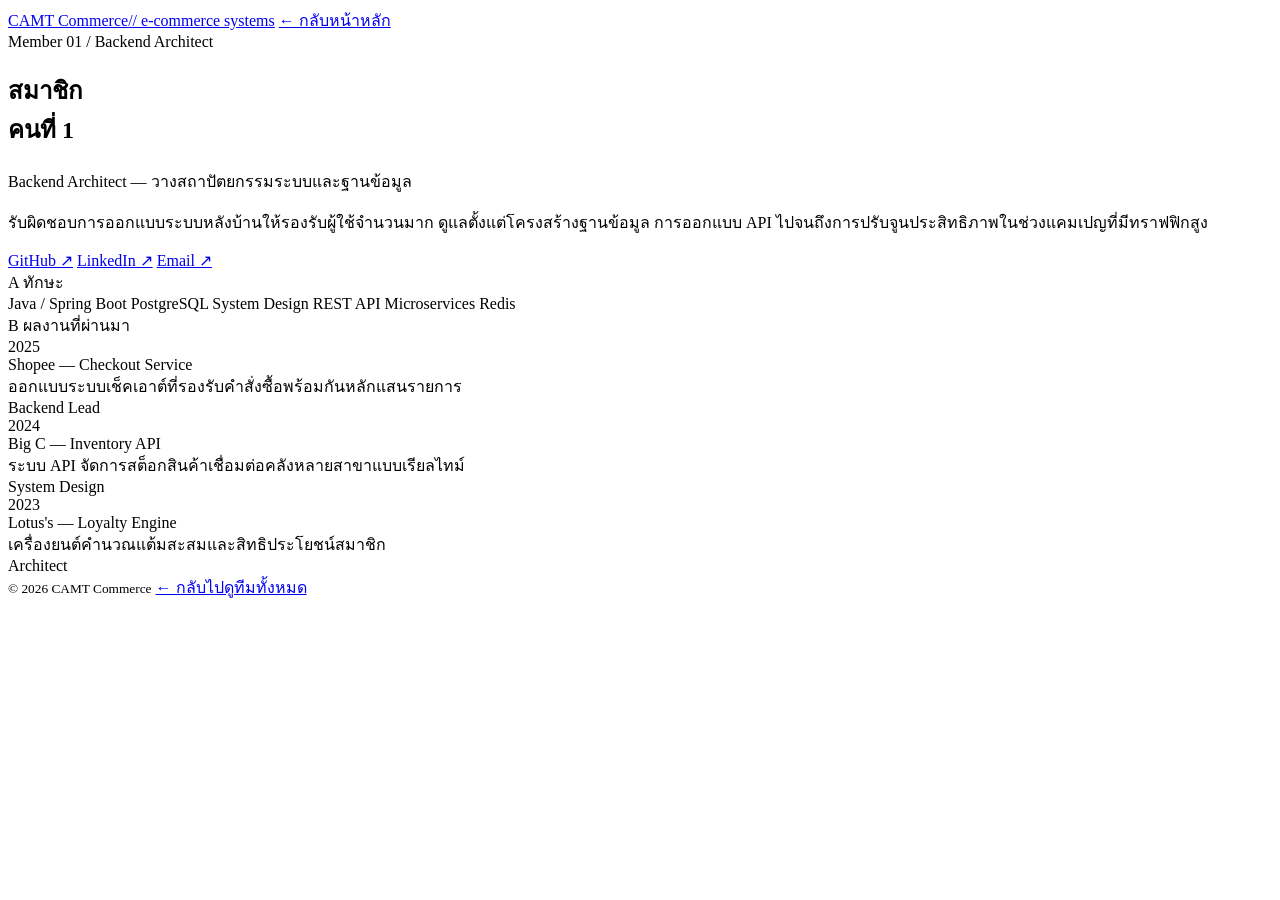
==== commit 9f082489: "Merge pull request #2 from natakron-oss/Edite-Members-Bom โครงหน้าmember1" ====
--- a/Member1.html
+++ b/Member1.html
@@ -1,51 +1,37 @@
 <!DOCTYPE html>
-<html lang="th" data-theme="light">
+<html lang="th">
 <head>
 <meta charset="UTF-8">
 <meta name="viewport" content="width=device-width, initial-scale=1.0">
 <title>สมาชิก คนที่ 1 — CAMT Commerce</title>
-<link rel="stylesheet" href="main.css">
+<link rel="stylesheet" href="member1.css">
 </head>
 <body>
 
 <header class="topbar">
   <div class="wrap">
-    <a class="brand" href="Index.html">
-      CAMT&nbsp;Commerce
-      <span class="brand-badge">// member profile</span>
-    </a>
-    <div class="topbar-right">
-      <a class="back" href="Index.html">← กลับหน้าหลัก</a>
-      <button id="theme-toggle" class="theme-toggle-btn" aria-label="Toggle dark/light mode">
-        <svg id="theme-icon" viewBox="0 0 24 24"></svg>
-        <span id="theme-text">Theme</span>
-      </button>
-    </div>
+    <a class="brand" href="Index.html">CAMT&nbsp;Commerce<span>// e-commerce systems</span></a>
+    <a class="back" href="Index.html">← กลับหน้าหลัก</a>
   </div>
 </header>
 
 <section class="hero">
   <div class="wrap">
-    <div class="eyebrow">MEMBER 01 / BACKEND ARCHITECT</div>
+    <div class="idx">Member 01 / Backend Architect</div>
     <h1>สมาชิก<br>คนที่ 1</h1>
     <div class="role">Backend Architect — วางสถาปัตยกรรมระบบและฐานข้อมูล</div>
     <p class="bio">รับผิดชอบการออกแบบระบบหลังบ้านให้รองรับผู้ใช้จำนวนมาก ดูแลตั้งแต่โครงสร้างฐานข้อมูล การออกแบบ API ไปจนถึงการปรับจูนประสิทธิภาพในช่วงแคมเปญที่มีทราฟฟิกสูง</p>
     <div class="links">
-      <a class="chip" href="#" target="_blank" rel="noopener">GitHub ↗</a>
-      <a class="chip" href="#" target="_blank" rel="noopener">LinkedIn ↗</a>
-      <a class="chip" href="mailto:member1@camtcommerce.dev">Email ↗</a>
+      <a class="chip" href="https://github.com/natakron-oss" target="_blank" rel="noopener">GitHub ↗</a>
+      <a class="chip" href="https://prorio-eta.vercel.app/" target="_blank" rel="noopener">LinkedIn ↗</a>
+      <a class="chip" href="mailto:natakronmiku@gmail.com">Email ↗</a>
     </div>
   </div>
 </section>
 
-<section class="section">
+<section class="section reveal">
   <div class="wrap">
-    <div class="sec-head">
-      <div class="sec-head-left">
-        <span class="sec-num">A</span>
-        <h2 class="sec-title">ทักษะและความเชี่ยวชาญ</h2>
-      </div>
-    </div>
+    <div class="sec-title"><span class="n">A</span> ทักษะ</div>
     <div class="skills">
       <span class="skill">Java / Spring Boot</span>
       <span class="skill">PostgreSQL</span>
@@ -57,14 +43,9 @@
   </div>
 </section>
 
-<section class="section">
+<section class="section reveal">
   <div class="wrap">
-    <div class="sec-head">
-      <div class="sec-head-left">
-        <span class="sec-num">B</span>
-        <h2 class="sec-title">ผลงานที่ผ่านมา</h2>
-      </div>
-    </div>
+    <div class="sec-title"><span class="n">B</span> ผลงานที่ผ่านมา</div>
     <div class="proj">
       <div class="py">2025</div>
       <div><div class="pt">Shopee — Checkout Service</div><div class="pd">ออกแบบระบบเช็คเอาต์ที่รองรับคำสั่งซื้อพร้อมกันหลักแสนรายการ</div></div>
@@ -91,45 +72,16 @@
 </footer>
 
 <script>
-// Theme Switcher Logic
-const themeToggleBtn = document.getElementById('theme-toggle');
-const themeIcon = document.getElementById('theme-icon');
-const themeText = document.getElementById('theme-text');
-
-const sunSvg = `<circle cx="12" cy="12" r="5"></circle><line x1="12" y1="1" x2="12" y2="3"></line><line x1="12" y1="21" x2="12" y2="23"></line><line x1="4.22" y1="4.22" x2="5.64" y2="5.64"></line><line x1="18.36" y1="18.36" x2="19.78" y2="19.78"></line><line x1="1" y1="12" x2="3" y2="12"></line><line x1="21" y1="12" x2="23" y2="12"></line><line x1="4.22" y1="19.78" x2="5.64" y2="18.36"></line><line x1="18.36" y1="5.64" x2="19.78" y2="4.22"></line>`;
-const moonSvg = `<path d="M21 12.79A9 9 0 1 1 11.21 3 7 7 0 0 0 21 12.79z"></path>`;
-
-function getInitialTheme() {
-  const savedTheme = localStorage.getItem('theme');
-  if (savedTheme) return savedTheme;
-  return window.matchMedia('(prefers-color-scheme: dark)').matches ? 'dark' : 'light';
-}
-
-function applyTheme(theme) {
-  document.documentElement.setAttribute('data-theme', theme);
-  localStorage.setItem('theme', theme);
-  if (theme === 'dark') {
-    themeIcon.innerHTML = sunSvg;
-    themeIcon.setAttribute('stroke', 'currentColor');
-    themeIcon.setAttribute('stroke-width', '2');
-    themeIcon.setAttribute('fill', 'none');
-    themeText.textContent = 'Light Mode';
-  } else {
-    themeIcon.innerHTML = moonSvg;
-    themeIcon.setAttribute('stroke', 'currentColor');
-    themeIcon.setAttribute('stroke-width', '2');
-    themeIcon.setAttribute('fill', 'none');
-    themeText.textContent = 'Dark Mode';
-  }
-}
-
-let currentTheme = getInitialTheme();
-applyTheme(currentTheme);
-
-themeToggleBtn.addEventListener('click', () => {
-  currentTheme = currentTheme === 'light' ? 'dark' : 'light';
-  applyTheme(currentTheme);
-});
+const observerOptions = {threshold: 0.1, rootMargin: '0px 0px -60px 0px'};
+const observer = new IntersectionObserver(entries => {
+  entries.forEach(entry => {
+    if (entry.isIntersecting) {
+      entry.target.classList.add('in-view');
+      observer.unobserve(entry.target);
+    }
+  });
+}, observerOptions);
+document.querySelectorAll('.reveal').forEach(el => observer.observe(el));
 </script>
 
 </body>
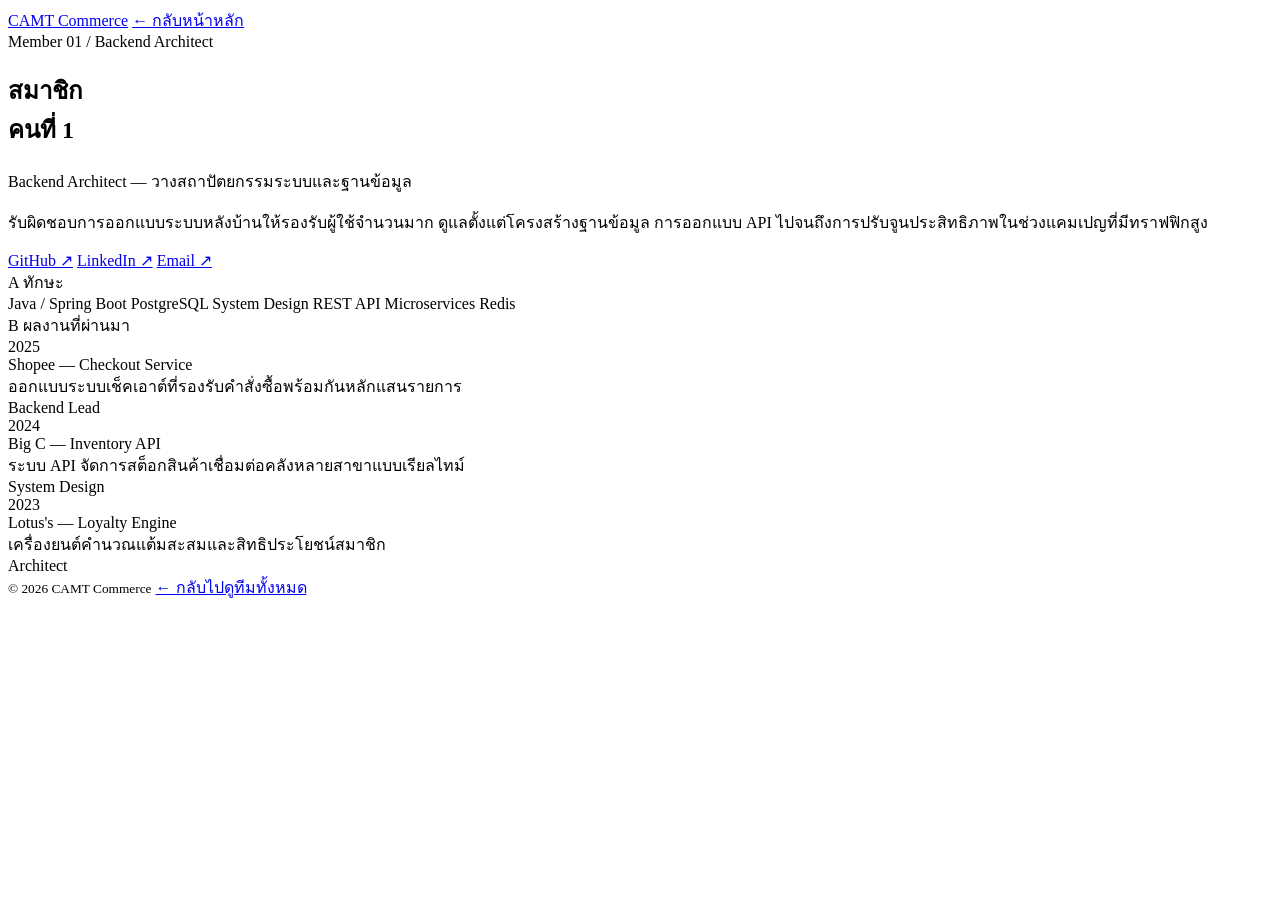
==== commit a8c29283: "Compele" ====
--- a/Member1.html
+++ b/Member1.html
@@ -10,8 +10,8 @@
 
 <header class="topbar">
   <div class="wrap">
-    <a class="brand" href="Index.html">CAMT&nbsp;Commerce<span>// e-commerce systems</span></a>
-    <a class="back" href="Index.html">← กลับหน้าหลัก</a>
+    <a class="brand" href="../index.html">CAMT&nbsp;Commerce</a>
+    <a class="back" href="../index.html">← กลับหน้าหลัก</a>
   </div>
 </header>
 
@@ -29,7 +29,7 @@
   </div>
 </section>
 
-<section class="section reveal">
+<section class="section">
   <div class="wrap">
     <div class="sec-title"><span class="n">A</span> ทักษะ</div>
     <div class="skills">
@@ -43,7 +43,7 @@
   </div>
 </section>
 
-<section class="section reveal">
+<section class="section">
   <div class="wrap">
     <div class="sec-title"><span class="n">B</span> ผลงานที่ผ่านมา</div>
     <div class="proj">
@@ -67,22 +67,9 @@
 <footer class="foot">
   <div class="wrap">
     <small>© 2026 CAMT Commerce</small>
-    <a href="Index.html">← กลับไปดูทีมทั้งหมด</a>
+    <a href="../index.html">← กลับไปดูทีมทั้งหมด</a>
   </div>
 </footer>
 
-<script>
-const observerOptions = {threshold: 0.1, rootMargin: '0px 0px -60px 0px'};
-const observer = new IntersectionObserver(entries => {
-  entries.forEach(entry => {
-    if (entry.isIntersecting) {
-      entry.target.classList.add('in-view');
-      observer.unobserve(entry.target);
-    }
-  });
-}, observerOptions);
-document.querySelectorAll('.reveal').forEach(el => observer.observe(el));
-</script>
-
 </body>
 </html>
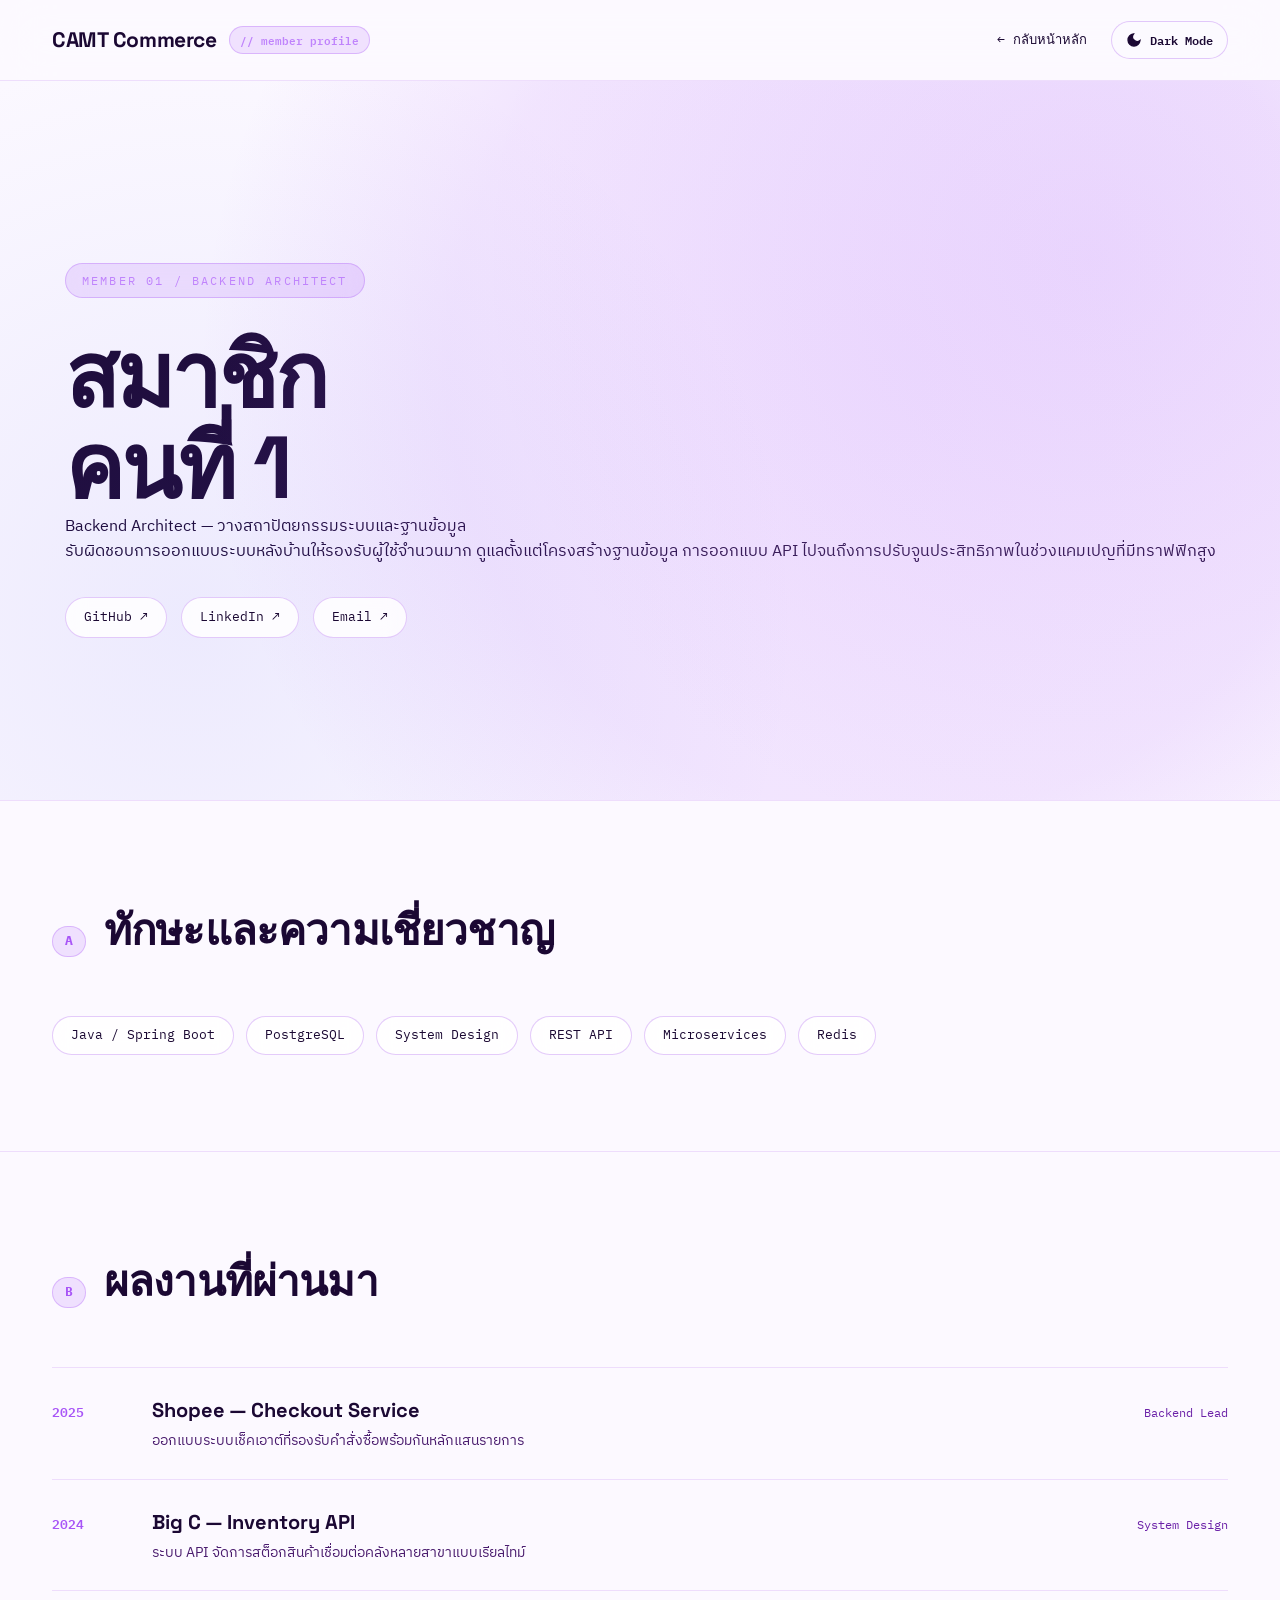
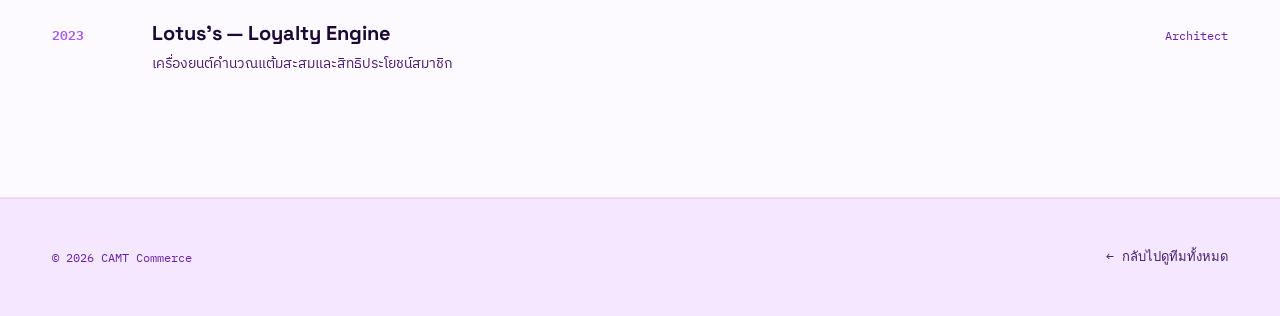
==== commit 0f6fa69a: "Merge pull request #5 from ddeeww001/Edite-Member-Dew Edite member dew" ====
--- a/Member1.html
+++ b/Member1.html
@@ -1,37 +1,51 @@
 <!DOCTYPE html>
-<html lang="th">
+<html lang="th" data-theme="light">
 <head>
 <meta charset="UTF-8">
 <meta name="viewport" content="width=device-width, initial-scale=1.0">
 <title>สมาชิก คนที่ 1 — CAMT Commerce</title>
-<link rel="stylesheet" href="member1.css">
+<link rel="stylesheet" href="main.css">
 </head>
 <body>
 
 <header class="topbar">
   <div class="wrap">
-    <a class="brand" href="../index.html">CAMT&nbsp;Commerce</a>
-    <a class="back" href="../index.html">← กลับหน้าหลัก</a>
+    <a class="brand" href="Index.html">
+      CAMT&nbsp;Commerce
+      <span class="brand-badge">// member profile</span>
+    </a>
+    <div class="topbar-right">
+      <a class="back" href="Index.html">← กลับหน้าหลัก</a>
+      <button id="theme-toggle" class="theme-toggle-btn" aria-label="Toggle dark/light mode">
+        <svg id="theme-icon" viewBox="0 0 24 24"></svg>
+        <span id="theme-text">Theme</span>
+      </button>
+    </div>
   </div>
 </header>
 
 <section class="hero">
   <div class="wrap">
-    <div class="idx">Member 01 / Backend Architect</div>
+    <div class="eyebrow">MEMBER 01 / BACKEND ARCHITECT</div>
     <h1>สมาชิก<br>คนที่ 1</h1>
     <div class="role">Backend Architect — วางสถาปัตยกรรมระบบและฐานข้อมูล</div>
     <p class="bio">รับผิดชอบการออกแบบระบบหลังบ้านให้รองรับผู้ใช้จำนวนมาก ดูแลตั้งแต่โครงสร้างฐานข้อมูล การออกแบบ API ไปจนถึงการปรับจูนประสิทธิภาพในช่วงแคมเปญที่มีทราฟฟิกสูง</p>
     <div class="links">
-      <a class="chip" href="https://github.com/natakron-oss" target="_blank" rel="noopener">GitHub ↗</a>
-      <a class="chip" href="https://prorio-eta.vercel.app/" target="_blank" rel="noopener">LinkedIn ↗</a>
-      <a class="chip" href="mailto:natakronmiku@gmail.com">Email ↗</a>
+      <a class="chip" href="#" target="_blank" rel="noopener">GitHub ↗</a>
+      <a class="chip" href="#" target="_blank" rel="noopener">LinkedIn ↗</a>
+      <a class="chip" href="mailto:member1@camtcommerce.dev">Email ↗</a>
     </div>
   </div>
 </section>
 
 <section class="section">
   <div class="wrap">
-    <div class="sec-title"><span class="n">A</span> ทักษะ</div>
+    <div class="sec-head">
+      <div class="sec-head-left">
+        <span class="sec-num">A</span>
+        <h2 class="sec-title">ทักษะและความเชี่ยวชาญ</h2>
+      </div>
+    </div>
     <div class="skills">
       <span class="skill">Java / Spring Boot</span>
       <span class="skill">PostgreSQL</span>
@@ -45,7 +59,12 @@
 
 <section class="section">
   <div class="wrap">
-    <div class="sec-title"><span class="n">B</span> ผลงานที่ผ่านมา</div>
+    <div class="sec-head">
+      <div class="sec-head-left">
+        <span class="sec-num">B</span>
+        <h2 class="sec-title">ผลงานที่ผ่านมา</h2>
+      </div>
+    </div>
     <div class="proj">
       <div class="py">2025</div>
       <div><div class="pt">Shopee — Checkout Service</div><div class="pd">ออกแบบระบบเช็คเอาต์ที่รองรับคำสั่งซื้อพร้อมกันหลักแสนรายการ</div></div>
@@ -67,9 +86,51 @@
 <footer class="foot">
   <div class="wrap">
     <small>© 2026 CAMT Commerce</small>
-    <a href="../index.html">← กลับไปดูทีมทั้งหมด</a>
+    <a href="Index.html">← กลับไปดูทีมทั้งหมด</a>
   </div>
 </footer>
 
+<script>
+// Theme Switcher Logic
+const themeToggleBtn = document.getElementById('theme-toggle');
+const themeIcon = document.getElementById('theme-icon');
+const themeText = document.getElementById('theme-text');
+
+const sunSvg = `<circle cx="12" cy="12" r="5"></circle><line x1="12" y1="1" x2="12" y2="3"></line><line x1="12" y1="21" x2="12" y2="23"></line><line x1="4.22" y1="4.22" x2="5.64" y2="5.64"></line><line x1="18.36" y1="18.36" x2="19.78" y2="19.78"></line><line x1="1" y1="12" x2="3" y2="12"></line><line x1="21" y1="12" x2="23" y2="12"></line><line x1="4.22" y1="19.78" x2="5.64" y2="18.36"></line><line x1="18.36" y1="5.64" x2="19.78" y2="4.22"></line>`;
+const moonSvg = `<path d="M21 12.79A9 9 0 1 1 11.21 3 7 7 0 0 0 21 12.79z"></path>`;
+
+function getInitialTheme() {
+  const savedTheme = localStorage.getItem('theme');
+  if (savedTheme) return savedTheme;
+  return window.matchMedia('(prefers-color-scheme: dark)').matches ? 'dark' : 'light';
+}
+
+function applyTheme(theme) {
+  document.documentElement.setAttribute('data-theme', theme);
+  localStorage.setItem('theme', theme);
+  if (theme === 'dark') {
+    themeIcon.innerHTML = sunSvg;
+    themeIcon.setAttribute('stroke', 'currentColor');
+    themeIcon.setAttribute('stroke-width', '2');
+    themeIcon.setAttribute('fill', 'none');
+    themeText.textContent = 'Light Mode';
+  } else {
+    themeIcon.innerHTML = moonSvg;
+    themeIcon.setAttribute('stroke', 'currentColor');
+    themeIcon.setAttribute('stroke-width', '2');
+    themeIcon.setAttribute('fill', 'none');
+    themeText.textContent = 'Dark Mode';
+  }
+}
+
+let currentTheme = getInitialTheme();
+applyTheme(currentTheme);
+
+themeToggleBtn.addEventListener('click', () => {
+  currentTheme = currentTheme === 'light' ? 'dark' : 'light';
+  applyTheme(currentTheme);
+});
+</script>
+
 </body>
 </html>
--- a/main.css
+++ b/main.css
@@ -0,0 +1,1117 @@
+@import url('https://fonts.googleapis.com/css2?family=Space+Grotesk:wght@400;500;600;700;800&family=IBM+Plex+Sans+Thai:wght@300;400;500;600;700&family=IBM+Plex+Mono:wght@400;500;600&display=swap');
+
+/* ==========================================================================
+   Pure Cyber Purple Design System & Enterprise Aesthetics
+   ========================================================================== */
+:root {
+  --theme-mode: 'dark';
+
+  /* Color Tokens - Deep Cyber Purple */
+  --ink: #f8fafc;
+  --ink-secondary: #cbd5e1;
+  --ink-tertiary: #a1a1aa;
+  --paper: #0c0517;
+  --bg-subtle: #120722;
+  --grey: #1a0b30;
+  --muted: #a1a1aa;
+  --line: rgba(255, 255, 255, 0.08);
+  --line-strong: rgba(255, 255, 255, 0.16);
+  --faint: #140826;
+
+  /* Pure Purple Accents & Gradients */
+  --accent: #a855f7;
+  --accent-dark: #7c3aed;
+  --accent-deep: #6d28d9;
+  --accent-light: #e9d5ff;
+  --accent-purple: #8b5cf6;
+  --accent-indigo: #6366f1;
+  --accent-cyan: #38bdf8;
+  --accent-gold: #f59e0b;
+
+  /* Pure Purple Gradient for Buttons, Highlights & Badges */
+  --accent-gradient: linear-gradient(135deg, #6d28d9 0%, #7c3aed 40%, #8b5cf6 75%, #a855f7 100%);
+  --accent-glow: rgba(168, 85, 247, 0.35);
+  --accent-glow-strong: rgba(139, 92, 246, 0.5);
+
+  /* Glassmorphism & Surface Tokens */
+  --card-bg: rgba(22, 10, 38, 0.65);
+  --card-bg-hover: rgba(34, 15, 58, 0.85);
+  --card-border: rgba(255, 255, 255, 0.1);
+  --card-hover-border: rgba(168, 85, 247, 0.6);
+  --card-shadow: 0 16px 40px -10px rgba(0, 0, 0, 0.6);
+  --card-shadow-hover: 0 24px 60px -12px rgba(168, 85, 247, 0.4);
+
+  /* Topbar Navigation */
+  --topbar-bg: rgba(12, 5, 23, 0.78);
+  --topbar-border: rgba(255, 255, 255, 0.08);
+
+  /* Hero Ambient Glows */
+  --hero-bg: #0c0517;
+  --hero-spotlight-1: radial-gradient(circle at 70% 40%, rgba(139, 92, 246, 0.25) 0%, rgba(109, 40, 217, 0.15) 45%, transparent 70%);
+  --hero-spotlight-2: radial-gradient(circle at 20% 70%, rgba(99, 102, 241, 0.14) 0%, transparent 50%);
+  --hero-spotlight-3: radial-gradient(circle at 85% 25%, rgba(168, 85, 247, 0.12) 0%, transparent 50%);
+  --hero-grid: rgba(255, 255, 255, 0.025);
+
+  /* Ticker */
+  --ticker-bg: #120722;
+  --ticker-border: rgba(255, 255, 255, 0.08);
+
+  /* Client Brand Themes */
+  --shopee-color: #ee4d2d;
+  --shopee-bg: rgba(238, 77, 45, 0.18);
+  --shopee-border: rgba(238, 77, 45, 0.35);
+
+  --lazada-color: #3b82f6;
+  --lazada-bg: rgba(59, 130, 246, 0.18);
+  --lazada-border: rgba(59, 130, 246, 0.35);
+
+  --tiktok-color: #ffffff;
+  --tiktok-bg: rgba(255, 255, 255, 0.14);
+  --tiktok-border: rgba(255, 255, 255, 0.3);
+
+  --central-color: #ef4444;
+  --central-bg: rgba(239, 68, 68, 0.18);
+  --central-border: rgba(239, 68, 68, 0.35);
+
+  --lotus-color: #22c55e;
+  --lotus-bg: rgba(34, 197, 94, 0.18);
+  --lotus-border: rgba(34, 197, 94, 0.35);
+
+  --line-color: #06c755;
+  --line-bg: rgba(6, 199, 85, 0.18);
+  --line-border: rgba(6, 199, 85, 0.35);
+
+  --grab-color: #10b981;
+  --grab-bg: rgba(16, 185, 129, 0.18);
+  --grab-border: rgba(16, 185, 129, 0.35);
+
+  --agoda-color: #3b82f6;
+  --agoda-bg: rgba(59, 130, 246, 0.18);
+  --agoda-border: rgba(59, 130, 246, 0.35);
+
+  /* Fonts */
+  --display: 'Space Grotesk', -apple-system, BlinkMacSystemFont, sans-serif;
+  --body: 'IBM Plex Sans Thai', -apple-system, BlinkMacSystemFont, sans-serif;
+  --mono: 'IBM Plex Mono', monospace;
+
+  /* Smooth Theme Transition */
+  --theme-transition: background-color 0.35s ease, color 0.35s ease, border-color 0.35s ease, box-shadow 0.35s ease;
+}
+
+/* ==========================================================================
+   Light Theme Soft Purple Glass Variant
+   ========================================================================== */
+[data-theme="light"] {
+  --theme-mode: 'light';
+
+  --ink: #1b0833;
+  --ink-secondary: #4a1c6e;
+  --ink-tertiary: #6b21a8;
+  --paper: #fcf9ff;
+  --bg-subtle: #f3e8ff;
+  --grey: #eae0f5;
+  --muted: #7e22ce;
+  --line: rgba(147, 51, 234, 0.14);
+  --line-strong: rgba(147, 51, 234, 0.25);
+  --faint: #f5f0fb;
+
+  --accent: #9333ea;
+  --accent-dark: #7e22ce;
+  --accent-deep: #6b21a8;
+  --accent-light: #c084fc;
+  --accent-purple: #a855f7;
+  --accent-indigo: #4f46e5;
+  --accent-cyan: #0284c7;
+  --accent-gold: #d97706;
+
+  --accent-gradient: linear-gradient(135deg, #6b21a8 0%, #7e22ce 50%, #9333ea 100%);
+  --accent-glow: rgba(147, 51, 234, 0.18);
+  --accent-glow-strong: rgba(147, 51, 234, 0.28);
+
+  --card-bg: rgba(255, 255, 255, 0.85);
+  --card-bg-hover: #ffffff;
+  --card-border: rgba(147, 51, 234, 0.16);
+  --card-hover-border: #9333ea;
+  --card-shadow: 0 10px 30px -10px rgba(126, 34, 206, 0.08);
+  --card-shadow-hover: 0 20px 45px -10px rgba(147, 51, 234, 0.2);
+
+  --topbar-bg: rgba(252, 249, 255, 0.85);
+  --topbar-border: rgba(147, 51, 234, 0.14);
+
+  --hero-bg: #fcf9ff;
+  --hero-spotlight-1: radial-gradient(circle at 70% 40%, rgba(192, 132, 252, 0.22) 0%, rgba(168, 85, 247, 0.12) 45%, transparent 70%);
+  --hero-spotlight-2: radial-gradient(circle at 15% 75%, rgba(99, 102, 241, 0.1) 0%, transparent 50%);
+  --hero-spotlight-3: radial-gradient(circle at 85% 25%, rgba(168, 85, 247, 0.1) 0%, transparent 50%);
+  --hero-grid: rgba(147, 51, 234, 0.035);
+
+  --ticker-bg: #f3e8ff;
+  --ticker-border: rgba(147, 51, 234, 0.14);
+
+  --shopee-color: #ee4d2d;
+  --shopee-bg: rgba(238, 77, 45, 0.08);
+  --shopee-border: rgba(238, 77, 45, 0.22);
+
+  --lazada-color: #1d4ed8;
+  --lazada-bg: rgba(29, 78, 216, 0.08);
+  --lazada-border: rgba(29, 78, 216, 0.22);
+
+  --tiktok-color: #0f172a;
+  --tiktok-bg: rgba(15, 23, 42, 0.06);
+  --tiktok-border: rgba(15, 23, 42, 0.18);
+
+  --central-color: #b91c1c;
+  --central-bg: rgba(185, 28, 28, 0.08);
+  --central-border: rgba(185, 28, 28, 0.22);
+
+  --lotus-color: #15803d;
+  --lotus-bg: rgba(21, 128, 61, 0.08);
+  --lotus-border: rgba(21, 128, 61, 0.22);
+
+  --line-color: #15803d;
+  --line-bg: rgba(21, 128, 61, 0.08);
+  --line-border: rgba(21, 128, 61, 0.22);
+
+  --grab-color: #047857;
+  --grab-bg: rgba(4, 120, 87, 0.08);
+  --grab-border: rgba(4, 120, 87, 0.22);
+
+  --agoda-color: #1d4ed8;
+  --agoda-bg: rgba(29, 78, 216, 0.08);
+  --agoda-border: rgba(29, 78, 216, 0.22);
+}
+
+/* Base Reset & Typography */
+*{margin:0;padding:0;box-sizing:border-box}
+html{scroll-behavior:smooth}
+body{
+  background-color:var(--paper);
+  color:var(--ink);
+  font-family:var(--body);
+  line-height:1.6;
+  -webkit-font-smoothing:antialiased;
+  -moz-osx-font-smoothing:grayscale;
+  overflow-x:hidden;
+  transition:var(--theme-transition);
+}
+
+.wrap{max-width:1240px;margin:0 auto;padding:0 32px}
+
+/* ==========================================================================
+   Header Navigation
+   ========================================================================== */
+.topbar{
+  border-bottom:1px solid var(--topbar-border);
+  position:sticky;top:0;
+  background:var(--topbar-bg);
+  z-index:100;
+  backdrop-filter:blur(24px);
+  -webkit-backdrop-filter:blur(24px);
+  transition:var(--theme-transition);
+}
+.topbar .wrap{display:flex;align-items:center;justify-content:space-between;height:80px}
+
+.brand{
+  font-family:var(--display);font-weight:800;font-size:21px;letter-spacing:-.02em;
+  text-decoration:none;color:var(--ink);transition:.3s ease;
+  display:inline-flex;align-items:center;gap:12px;
+}
+.brand:hover{color:var(--accent)}
+.brand-badge{
+  font-family:var(--mono);font-weight:600;color:var(--accent-light);
+  background:rgba(168, 85, 247, 0.15);border:1px solid rgba(168, 85, 247, 0.3);
+  font-size:11px;padding:4px 10px;border-radius:20px;letter-spacing:0;
+}
+
+.topbar-right{display:flex;align-items:center;gap:24px}
+.nav{display:flex;gap:32px;font-size:14px}
+.nav a{
+  color:var(--ink-secondary);text-decoration:none;position:relative;font-weight:600;
+  transition:.25s ease;letter-spacing:.02em;text-transform:uppercase;font-size:13px;
+}
+.nav a::after{
+  content:"";position:absolute;left:0;bottom:-4px;width:0;height:2px;
+  background:var(--accent-gradient);transition:width .3s cubic-bezier(.34,1.56,.64,1);
+}
+.nav a:hover::after{width:100%}
+.nav a:hover{color:var(--ink)}
+@media(max-width:860px){.nav{display:none}}
+
+/* Dual Pill Container */
+.topbar-pill-actions{
+  background:rgba(255, 255, 255, 0.08);
+  border:1px solid rgba(255, 255, 255, 0.15);
+  border-radius:40px;
+  padding:4px;
+  display:inline-flex;
+  align-items:center;
+  gap:4px;
+  backdrop-filter:blur(12px);
+}
+.pill-btn{
+  font-family:var(--display);
+  font-weight:600;
+  font-size:13px;
+  padding:8px 20px;
+  border-radius:30px;
+  text-decoration:none;
+  transition:all .3s cubic-bezier(.34,1.56,.64,1);
+  display:inline-flex;
+  align-items:center;
+  gap:6px;
+  cursor:pointer;
+  border:none;
+}
+.pill-btn.primary{
+  background:var(--accent-gradient);
+  color:#ffffff;
+  box-shadow:0 4px 16px var(--accent-glow);
+}
+.pill-btn.primary:hover{
+  transform:scale(1.04);
+  box-shadow:0 8px 24px var(--accent-glow-strong);
+}
+.pill-btn.secondary{
+  background:transparent;
+  color:var(--ink);
+}
+.pill-btn.secondary:hover{
+  background:rgba(255, 255, 255, 0.12);
+  color:var(--ink);
+}
+
+/* Theme Switcher Button */
+.theme-toggle-btn{
+  background:rgba(255, 255, 255, 0.08);
+  border:1px solid var(--line-strong);
+  color:var(--ink);
+  padding:8px 14px;
+  border-radius:30px;
+  cursor:pointer;
+  display:inline-flex;
+  align-items:center;
+  gap:8px;
+  font-family:var(--mono);
+  font-size:12px;
+  font-weight:600;
+  transition:all .3s cubic-bezier(.34,1.56,.64,1);
+}
+.theme-toggle-btn:hover{
+  background:var(--accent-gradient);
+  color:#ffffff;
+  border-color:transparent;
+  transform:scale(1.04);
+  box-shadow:0 4px 14px var(--accent-glow);
+}
+.theme-toggle-btn svg{width:16px;height:16px;fill:currentColor;transition:transform .5s ease}
+.theme-toggle-btn:hover svg{transform:rotate(360deg)}
+
+.back{font-family:var(--mono);font-size:13px;color:var(--ink);text-decoration:none;transition:.2s ease}
+.back:hover{color:var(--accent);text-decoration:underline}
+
+/* ==========================================================================
+   Hero Section (Ultra-Clean Spacious Typography Layout - Image Removed)
+   ========================================================================== */
+.hero{
+  border-bottom:1px solid var(--line);
+  padding:140px 0 120px;
+  position:relative;
+  overflow:hidden;
+  background:var(--hero-bg);
+  min-height:80vh;
+  display:flex;
+  align-items:center;
+}
+
+/* Ambient Radial Spotlights */
+.hero::before{
+  content:"";position:absolute;inset:0;
+  background:var(--hero-spotlight-1), var(--hero-spotlight-2), var(--hero-spotlight-3);
+  pointer-events:none;z-index:0;
+}
+
+/* Hero Content Layout */
+.hero-container{
+  position:relative;
+  z-index:3;
+  width:100%;
+  max-width:880px;
+}
+
+.hero-left-box{width:100%}
+
+/* Vertical Rotated Year Indicator */
+.hero-vertical-meta{
+  position:absolute;
+  left:-50px;
+  top:50%;
+  transform:translateY(-50%) rotate(-90deg);
+  font-family:var(--mono);
+  font-size:12px;
+  letter-spacing:.25em;
+  color:var(--accent-light);
+  opacity:.6;
+}
+@media(max-width:1320px){.hero-vertical-meta{display:none}}
+
+/* Subtitle & Eyebrow Badge */
+.eyebrow{
+  display:inline-flex;align-items:center;gap:8px;
+  font-family:var(--mono);font-size:12px;letter-spacing:.18em;text-transform:uppercase;
+  color:var(--accent-light);background:rgba(168, 85, 247, 0.15);
+  padding:7px 16px;border-radius:30px;border:1px solid rgba(168, 85, 247, 0.3);
+  margin-bottom:32px;opacity:0;
+  backdrop-filter:blur(10px);
+  animation:popIn .5s cubic-bezier(.34,.1,.64,.99) .08s both;
+}
+.eyebrow-dot{width:7px;height:7px;border-radius:50%;background:var(--accent);display:inline-block;box-shadow:0 0 10px var(--accent)}
+
+.hero h1{
+  font-family:var(--display);font-weight:800;font-size:clamp(44px,7.5vw,88px);
+  line-height:1.04;letter-spacing:-.03em;
+  color:var(--ink);
+}
+.hero h1 em{
+  font-style:normal;display:inline-block;
+  background:var(--accent-gradient);
+  -webkit-background-clip:text;
+  -webkit-text-fill-color:transparent;
+  background-clip:text;
+}
+
+.hero p.lead{
+  margin-top:28px;font-size:20px;max-width:54ch;color:var(--ink-secondary);
+  font-weight:400;line-height:1.75;
+}
+
+.hero-actions{
+  margin-top:42px;display:flex;gap:18px;flex-wrap:wrap;align-items:center;
+}
+
+/* Bottom Right Interactive Widget Button */
+.hero-widget-btn{
+  position:absolute;
+  right:0;
+  bottom:-40px;
+  z-index:4;
+  background:rgba(26, 11, 48, 0.75);
+  border:1px solid rgba(255, 255, 255, 0.18);
+  backdrop-filter:blur(20px);
+  padding:12px 24px;
+  border-radius:40px;
+  color:#ffffff;
+  text-decoration:none;
+  font-family:var(--display);
+  font-size:14px;
+  font-weight:600;
+  display:inline-flex;
+  align-items:center;
+  gap:12px;
+  box-shadow:0 12px 30px rgba(0, 0, 0, 0.4);
+  transition:all .35s cubic-bezier(.34,1.56,.64,1);
+}
+.hero-widget-btn:hover{
+  background:rgba(168, 85, 247, 0.25);
+  border-color:var(--accent);
+  transform:translateY(-4px) scale(1.04);
+  box-shadow:0 16px 40px var(--accent-glow-strong);
+}
+.play-icon-badge{
+  width:28px;height:28px;border-radius:50%;
+  background:var(--accent-gradient);
+  display:flex;align-items:center;justify-content:center;
+  box-shadow:0 0 12px var(--accent-purple);
+}
+
+/* Vertical Right Edge Social Links */
+.hero-social-sidebar{
+  position:absolute;
+  right:-10px;
+  top:50%;
+  transform:translateY(-50%);
+  display:flex;
+  flex-direction:column;
+  gap:20px;
+  z-index:4;
+}
+.hero-social-link{
+  color:var(--ink-secondary);
+  text-decoration:none;
+  font-family:var(--mono);
+  font-size:14px;
+  font-weight:600;
+  transition:all .25s ease;
+  width:36px;height:36px;
+  display:flex;align-items:center;justify-content:center;
+  border-radius:50%;
+  background:rgba(255, 255, 255, 0.05);
+  border:1px solid rgba(255, 255, 255, 0.1);
+}
+.hero-social-link:hover{
+  color:#ffffff;
+  background:var(--accent-gradient);
+  border-color:transparent;
+  transform:scale(1.15);
+  box-shadow:0 0 16px var(--accent-glow);
+}
+@media(max-width:1024px){
+  .hero-social-sidebar{display:none}
+  .hero-container{max-width:100%;text-align:center}
+  .hero-left-box{max-width:100%;margin:0 auto}
+  .hero-actions{justify-content:center}
+  .hero-widget-btn{position:relative;right:auto;bottom:auto;margin-top:30px;display:inline-flex}
+}
+
+/* ==========================================================================
+   Buttons & Micro-interactions
+   ========================================================================== */
+.btn{
+  font-family:var(--display);font-weight:600;font-size:15px;
+  padding:14px 32px;border-radius:40px;border:1.5px solid;text-decoration:none;
+  display:inline-flex;align-items:center;justify-content:center;gap:10px;
+  position:relative;overflow:hidden;
+  transition:all .35s cubic-bezier(.34,1.56,.64,1);
+  cursor:pointer;
+}
+.btn.solid{
+  background:var(--accent-gradient);color:#ffffff;border-color:transparent;
+  box-shadow:0 6px 20px var(--accent-glow-strong);
+}
+.btn.solid:hover{
+  transform:translateY(-4px) scale(1.02);
+  box-shadow:0 14px 35px var(--accent-glow-strong);
+}
+.btn.ghost{
+  background:rgba(255, 255, 255, 0.06);color:var(--ink);border-color:rgba(255, 255, 255, 0.2);
+  backdrop-filter:blur(12px);
+}
+.btn.ghost:hover{
+  background:rgba(255, 255, 255, 0.15);color:#ffffff;border-color:var(--accent);
+  transform:translateY(-4px);
+  box-shadow:0 8px 24px rgba(0,0,0,0.2);
+}
+
+.links{margin-top:32px;display:flex;gap:14px;flex-wrap:wrap}
+.chip{
+  font-family:var(--mono);font-size:13px;padding:9px 18px;border-radius:30px;
+  border:1px solid var(--line-strong);text-decoration:none;color:var(--ink);
+  background:var(--card-bg);transition:.25s ease;
+  backdrop-filter:blur(10px);
+}
+.chip:hover{background:var(--accent-gradient);color:#ffffff;border-color:transparent}
+
+/* Keyframe Animations */
+@keyframes popIn{
+  from{opacity:0;transform:translateY(24px) scale(.96)}
+  to{opacity:1;transform:translateY(0) scale(1)}
+}
+@keyframes slideLeft{from{opacity:0;transform:translateX(-20px)}to{opacity:1;transform:translateX(0)}}
+@keyframes scaleIn{from{opacity:0;transform:scale(.94) translateY(16px)}to{opacity:1;transform:scale(1) translateY(0)}}
+@keyframes fadeSlideIn{from{opacity:0;transform:translateY(20px)}to{opacity:1;transform:translateY(0)}}
+@keyframes countUp{from{opacity:0;transform:translateY(24px)}to{opacity:1;transform:translateY(0)}}
+@keyframes memberSlide{from{opacity:0;transform:translateY(28px)}to{opacity:1;transform:translateY(0)}}
+@keyframes arrowBounce{0%{transform:translate(6px,-6px)}50%{transform:translate(10px,-10px)}100%{transform:translate(6px,-6px)}}
+@keyframes scroll{from{transform:translateX(0)}to{transform:translateX(-50%)}}
+
+/* ==========================================================================
+   Ticker Section
+   ========================================================================== */
+.ticker{
+  border-bottom:1px solid var(--ticker-border);
+  overflow:hidden;white-space:nowrap;
+  background:var(--ticker-bg);
+  transition:var(--theme-transition);
+}
+.ticker-track{
+  display:inline-block;padding:18px 0;font-family:var(--mono);font-size:13px;
+  letter-spacing:.05em;animation:scroll 28s linear infinite;color:var(--ink-tertiary);
+}
+.ticker-track span{margin:0 32px;display:inline-flex;align-items:center;gap:8px}
+.ticker-track b{color:var(--accent);font-weight:700}
+.ticker-track .badge-dot{width:6px;height:6px;border-radius:50%;background:var(--accent-purple);display:inline-block}
+
+/* ==========================================================================
+   Section Layouts
+   ========================================================================== */
+.section{border-bottom:1px solid var(--line);padding:96px 0;transition:var(--theme-transition)}
+.section.reveal{
+  opacity:0;
+  transform:translateY(40px) scale(0.98);
+  filter:blur(6px);
+  transition:opacity 0.85s cubic-bezier(0.16, 1, 0.3, 1), transform 0.85s cubic-bezier(0.16, 1, 0.3, 1), filter 0.85s cubic-bezier(0.16, 1, 0.3, 1);
+}
+.section.reveal.in-view{
+  opacity:1;
+  transform:translateY(0) scale(1);
+  filter:blur(0px);
+}
+
+.sec-head{display:flex;align-items:center;justify-content:space-between;flex-wrap:wrap;gap:20px;margin-bottom:52px}
+.sec-head-left{display:flex;align-items:baseline;gap:18px}
+.sec-num{
+  font-family:var(--mono);font-size:13px;color:var(--accent-purple);
+  opacity:0;animation:slideLeft .7s cubic-bezier(.34,.1,.64,.99) forwards;
+  font-weight:700;background:rgba(168, 85, 247, 0.15);padding:4px 12px;border-radius:20px;
+  border:1px solid rgba(168, 85, 247, 0.3);
+}
+.sec-title{
+  font-family:var(--display);font-weight:800;font-size:clamp(28px,4vw,42px);
+  letter-spacing:-.02em;color:var(--ink);
+}
+.sec-sub{
+  font-family:var(--body);font-size:15px;color:var(--ink-tertiary);max-width:40ch;
+}
+
+/* ==========================================================================
+   eCommerce Client Showcase Infinite Horizontal Marquee
+   ========================================================================== */
+.clients-marquee-container{
+  width:100%;
+  overflow:hidden;
+  position:relative;
+  padding:12px 0 24px;
+  mask-image:linear-gradient(to right, transparent, #000 6%, #000 94%, transparent);
+  -webkit-mask-image:linear-gradient(to right, transparent, #000 6%, #000 94%, transparent);
+}
+
+.clients-marquee-track{
+  display:flex;
+  gap:24px;
+  width:max-content;
+  animation:marqueeCards 36s linear infinite;
+  will-change:transform;
+}
+
+.clients-marquee-track:hover{
+  animation-play-state:paused;
+}
+
+@keyframes marqueeCards{
+  0%{transform:translateX(0)}
+  100%{transform:translateX(-50%)}
+}
+
+.client-card{
+  width:380px;
+  flex-shrink:0;
+  background:rgba(255, 255, 255, 0.05);
+  border:1px solid rgba(255, 255, 255, 0.12);
+  border-radius:24px;
+  padding:32px 28px 28px;
+  display:flex;
+  flex-direction:column;
+  justify-content:space-between;
+  min-height:300px;
+  position:relative;
+  overflow:hidden;
+  text-decoration:none;
+  color:var(--ink);
+  transition:all .35s cubic-bezier(0.16, 1, 0.3, 1);
+  box-shadow:0 12px 35px rgba(0, 0, 0, 0.3);
+  backdrop-filter:blur(20px);
+  cursor:default;
+  user-select:none;
+}
+
+[data-theme="light"] .client-card{
+  background:#e2e8f0;
+  border-color:rgba(147, 51, 234, 0.12);
+  box-shadow:0 10px 30px rgba(126, 34, 206, 0.06);
+}
+
+.client-card:hover{
+  transform:translateY(-6px);
+  border-color:var(--card-hover-border);
+  box-shadow:var(--card-shadow-hover);
+  background:rgba(255, 255, 255, 0.08);
+}
+
+[data-theme="light"] .client-card:hover{
+  background:#ffffff;
+  border-color:var(--accent);
+}
+
+/* Cerebrium.ai Top Meta Tags */
+.card-meta{
+  display:flex;
+  align-items:center;
+  gap:12px;
+  font-family:var(--mono);
+  font-size:11px;
+  font-weight:600;
+  letter-spacing:.15em;
+  text-transform:uppercase;
+  color:var(--ink-tertiary);
+  margin-bottom:16px;
+}
+.card-meta span{
+  display:inline-block;
+  opacity:.85;
+}
+
+/* Cerebrium.ai Center Brand Logo Area (Official App Store Squircle Badges) */
+.card-logo-wrap{
+  min-height:90px;
+  display:flex;
+  align-items:center;
+  justify-content:center;
+  padding:12px 0;
+  transition:transform .35s ease;
+}
+.card-logo-wrap img, .card-logo-wrap svg{
+  width:64px;
+  height:64px;
+  object-fit:cover;
+  border-radius:50%;
+  box-shadow:0 8px 22px rgba(0, 0, 0, 0.35);
+  transition:transform .35s ease, box-shadow .35s ease;
+}
+.client-card:hover .card-logo-wrap img{
+  transform:scale(1.1) rotate(-3deg);
+  box-shadow:0 12px 28px rgba(0, 0, 0, 0.45);
+}
+
+/* Cerebrium.ai Bottom Content */
+.card-content{
+  margin-top:auto;
+  padding-top:16px;
+}
+.card-content h3{
+  font-family:var(--body);
+  font-weight:600;
+  font-size:18px;
+  line-height:1.45;
+  letter-spacing:-.01em;
+  color:var(--ink);
+  margin-bottom:0;
+  transition:color .3s ease;
+}
+.client-card:hover .card-content h3{
+  color:var(--accent-purple);
+}
+
+/* ==========================================================================
+   Services Grid
+   ========================================================================== */
+.services{display:grid;grid-template-columns:repeat(3,1fr);gap:24px}
+.svc{
+  background:var(--card-bg);
+  border:1.5px solid var(--card-border);
+  border-radius:22px;
+  padding:38px 32px;
+  box-shadow:var(--card-shadow);
+  backdrop-filter:blur(16px);
+  transition:all .35s ease;
+  opacity:0;
+  transform:translateY(30px);
+}
+.in-view .svc{opacity:1;transform:translateY(0)}
+.in-view .svc:nth-child(1){transition-delay:.12s}
+.in-view .svc:nth-child(2){transition-delay:.22s}
+.in-view .svc:nth-child(3){transition-delay:.32s}
+.svc:hover{
+  transform:translateY(-6px);
+  border-color:var(--accent);
+  box-shadow:var(--card-shadow-hover);
+}
+.svc-idx{
+  font-family:var(--mono);font-size:12px;color:var(--accent-purple);margin-bottom:18px;
+  font-weight:700;background:rgba(168, 85, 247, 0.15);display:inline-block;padding:4px 12px;border-radius:20px;
+  border:1px solid rgba(168, 85, 247, 0.3);
+}
+.svc h3{font-family:var(--display);font-weight:700;font-size:22px;margin-bottom:12px;letter-spacing:-.01em;color:var(--ink)}
+.svc p{font-size:15px;color:var(--ink-secondary);line-height:1.6}
+@media(max-width:820px){.services{grid-template-columns:1fr;gap:20px}}
+
+/* ==========================================================================
+   Stats Grid
+   ========================================================================== */
+.stats{display:grid;grid-template-columns:repeat(4,1fr);gap:24px}
+.stat{
+  background:var(--card-bg);
+  border:1.5px solid var(--card-border);
+  border-radius:22px;
+  padding:34px 24px;
+  text-align:center;
+  box-shadow:var(--card-shadow);
+  backdrop-filter:blur(16px);
+  transition:all .35s ease;
+  opacity:0;
+  transform:translateY(24px);
+}
+.in-view .stat{opacity:1;transform:translateY(0)}
+.in-view .stat:nth-child(1){transition-delay:.08s}
+.in-view .stat:nth-child(2){transition-delay:.18s}
+.in-view .stat:nth-child(3){transition-delay:.28s}
+.in-view .stat:nth-child(4){transition-delay:.38s}
+.stat:hover{transform:translateY(-4px);border-color:var(--accent)}
+.stat .n{
+  font-family:var(--display);font-weight:800;font-size:clamp(36px,4.5vw,54px);
+  letter-spacing:-.03em;line-height:1;
+  background:var(--accent-gradient);
+  -webkit-background-clip:text;
+  -webkit-text-fill-color:transparent;
+}
+.stat .l{font-family:var(--mono);font-size:12px;color:var(--muted);margin-top:12px;letter-spacing:.03em;font-weight:500}
+@media(max-width:720px){.stats{grid-template-columns:repeat(2,1fr);gap:16px}}
+
+/* ==========================================================================
+   Team Section
+   ========================================================================== */
+.team{display:grid;grid-template-columns:repeat(2,1fr);gap:24px}
+.member{
+  background:var(--card-bg);
+  border:1.5px solid var(--card-border);
+  border-radius:24px;
+  padding:40px;
+  text-decoration:none;color:var(--ink);display:flex;flex-direction:column;
+  min-height:250px;position:relative;
+  transition:all .4s cubic-bezier(0.16, 1, 0.3, 1);
+  opacity:0;
+  transform:translateY(30px);
+  box-shadow:var(--card-shadow);
+  backdrop-filter:blur(16px);
+  overflow:hidden;
+}
+.in-view .member{opacity:1;transform:translateY(0)}
+.member::before{
+  content:"";position:absolute;inset:0;
+  background:var(--accent-gradient);
+  opacity:0;transition:opacity .4s ease;z-index:1;
+}
+.member *{position:relative;z-index:2}
+.in-view .member:nth-child(1){transition-delay:.18s}
+.in-view .member:nth-child(2){transition-delay:.28s}
+.in-view .member:nth-child(3){transition-delay:.38s}
+.in-view .member:nth-child(4){transition-delay:.48s}
+
+.member:hover{
+  transform:translateY(-10px) scale(1.01);
+  border-color:transparent;
+  box-shadow:var(--card-shadow-hover);
+  color:#ffffff;
+}
+.member:hover::before{opacity:0.95}
+.member:hover .m-idx{color:#ffffff;background:rgba(255,255,255,0.25);border-color:transparent}
+.member:hover .m-arrow{color:#ffffff;opacity:1;animation:arrowBounce .5s cubic-bezier(.34,1.56,.64,1)}
+.member:hover .m-name{color:#ffffff}
+.member:hover .m-role{color:#f3e8ff}
+
+.m-idx{
+  font-family:var(--mono);font-size:12px;color:var(--accent-purple);font-weight:700;
+  background:rgba(168, 85, 247, 0.15);display:inline-block;padding:4px 12px;border-radius:20px;
+  border:1px solid rgba(168, 85, 247, 0.3);align-self:flex-start;transition:.3s ease;
+}
+.m-name{
+  font-family:var(--display);font-weight:800;font-size:32px;
+  letter-spacing:-.02em;margin-top:auto;line-height:1.1;
+  transition:.3s ease;color:var(--ink);
+}
+.m-role{font-family:var(--mono);font-size:13px;color:var(--ink-tertiary);margin-top:10px;letter-spacing:.02em;transition:.3s ease;font-weight:500}
+.m-arrow{
+  position:absolute;top:36px;right:36px;font-size:24px;
+  transition:.35s ease;opacity:.6;font-weight:700;color:var(--ink);
+}
+@media(max-width:720px){.team{grid-template-columns:1fr}}
+
+/* ==========================================================================
+   Call to Action (CTA)
+   ========================================================================== */
+.cta{
+  padding:110px 0;text-align:center;
+  background:radial-gradient(circle at 50% 50%, rgba(168, 85, 247, 0.18) 0%, transparent 65%), var(--hero-bg);
+  border-bottom:1px solid var(--line);
+}
+.cta h2{
+  font-family:var(--display);font-weight:800;font-size:clamp(32px,5vw,56px);
+  letter-spacing:-.02em;line-height:1.08;max-width:22ch;margin:0 auto;
+  color:var(--ink);
+}
+.cta h2 em{background:var(--accent-gradient);-webkit-background-clip:text;-webkit-text-fill-color:transparent;background-clip:text;font-style:normal}
+.cta p{
+  margin:24px auto 38px;max-width:48ch;color:var(--ink-secondary);font-size:18px;
+}
+
+/* ==========================================================================
+   Footer
+   ========================================================================== */
+.foot{border-top:1px solid var(--line);padding:48px 0;background:var(--ticker-bg);transition:var(--theme-transition)}
+.foot .wrap{display:flex;justify-content:space-between;flex-wrap:wrap;gap:20px;align-items:center}
+.foot .brand{font-size:17px;border:none}
+.foot small{font-family:var(--mono);font-size:12px;color:var(--ink-tertiary)}
+.foot a{font-family:var(--mono);font-size:13px;color:var(--ink-secondary);text-decoration:none;transition:.2s ease}
+.foot a:hover{color:var(--accent);text-decoration:underline}
+
+/* Member detail pages helper styles */
+.skills{display:flex;flex-wrap:wrap;gap:12px}
+.skill{
+  font-family:var(--mono);font-size:13px;padding:8px 18px;border-radius:30px;
+  border:1px solid var(--line-strong);background:var(--card-bg);color:var(--ink);
+  transition:all .2s ease;backdrop-filter:blur(10px);
+}
+.skill:hover{border-color:var(--accent);color:var(--accent-light)}
+
+.proj{
+  border-top:1px solid var(--line);padding:26px 0;display:grid;grid-template-columns:80px 1fr auto;gap:20px;align-items:baseline;
+}
+.proj:first-child{border-top:none}
+.proj .py{font-family:var(--mono);font-size:13px;color:var(--accent-purple);font-weight:600}
+.proj .pt{font-family:var(--display);font-weight:700;font-size:20px;color:var(--ink)}
+.proj .pd{font-size:14px;color:var(--ink-secondary);margin-top:4px}
+.proj .pc{font-family:var(--mono);font-size:12px;color:var(--ink-tertiary);text-align:right;white-space:nowrap}
+@media(max-width:640px){.proj{grid-template-columns:1fr}.proj .pc{text-align:left}}
+
+/* ==========================================================================
+   Rich Member Profile Components (Design System Standardized)
+   ========================================================================== */
+
+/* Profile Stats Highlights */
+.profile-stats-grid {
+  display: grid;
+  grid-template-columns: repeat(4, 1fr);
+  gap: 20px;
+  margin-top: 36px;
+}
+@media(max-width: 860px) {
+  .profile-stats-grid { grid-template-columns: repeat(2, 1fr); gap: 14px; }
+}
+
+.profile-stat-card {
+  background: var(--card-bg);
+  border: 1px solid var(--card-border);
+  border-radius: 18px;
+  padding: 22px 24px;
+  backdrop-filter: blur(16px);
+  transition: all .3s cubic-bezier(0.16, 1, 0.3, 1);
+  box-shadow: var(--card-shadow);
+}
+.profile-stat-card:hover {
+  transform: translateY(-4px);
+  border-color: var(--accent);
+  box-shadow: var(--card-shadow-hover);
+}
+.profile-stat-card .num {
+  font-family: var(--display);
+  font-weight: 800;
+  font-size: 32px;
+  line-height: 1.1;
+  background: var(--accent-gradient);
+  -webkit-background-clip: text;
+  -webkit-text-fill-color: transparent;
+}
+.profile-stat-card .lbl {
+  font-family: var(--mono);
+  font-size: 12px;
+  color: var(--ink-tertiary);
+  margin-top: 6px;
+}
+
+/* Detailed Skills Grid */
+.skills-grid {
+  display: grid;
+  grid-template-columns: repeat(3, 1fr);
+  gap: 24px;
+}
+@media(max-width: 1024px) {
+  .skills-grid { grid-template-columns: repeat(2, 1fr); gap: 18px; }
+}
+@media(max-width: 640px) {
+  .skills-grid { grid-template-columns: 1fr; }
+}
+
+.skill-card {
+  background: var(--card-bg);
+  border: 1.5px solid var(--card-border);
+  border-radius: 20px;
+  padding: 28px 24px;
+  backdrop-filter: blur(16px);
+  transition: all .35s cubic-bezier(0.16, 1, 0.3, 1);
+  display: flex;
+  flex-direction: column;
+  box-shadow: var(--card-shadow);
+}
+.skill-card:hover {
+  transform: translateY(-6px);
+  border-color: var(--accent);
+  box-shadow: var(--card-shadow-hover);
+}
+.skill-card-code {
+  font-family: var(--mono);
+  font-size: 11px;
+  font-weight: 700;
+  color: var(--accent-purple);
+  background: rgba(168, 85, 247, 0.15);
+  border: 1px solid rgba(168, 85, 247, 0.3);
+  padding: 4px 10px;
+  border-radius: 20px;
+  align-self: flex-start;
+  margin-bottom: 16px;
+}
+.skill-card-title {
+  font-family: var(--display);
+  font-weight: 700;
+  font-size: 20px;
+  color: var(--ink);
+  margin-bottom: 10px;
+  line-height: 1.3;
+}
+.skill-card-desc {
+  font-size: 14px;
+  color: var(--ink-secondary);
+  line-height: 1.6;
+  margin-bottom: 20px;
+}
+.skill-card-tags {
+  margin-top: auto;
+  display: flex;
+  flex-wrap: wrap;
+  gap: 8px;
+}
+
+.tag-chip {
+  font-family: var(--mono);
+  font-size: 11px;
+  padding: 4px 10px;
+  border-radius: 12px;
+  background: rgba(255, 255, 255, 0.06);
+  border: 1px solid var(--line-strong);
+  color: var(--ink-secondary);
+  transition: all .2s ease;
+}
+[data-theme="light"] .tag-chip {
+  background: rgba(147, 51, 234, 0.08);
+}
+.skill-card:hover .tag-chip {
+  border-color: var(--accent-purple);
+  color: var(--ink);
+}
+
+/* Timeline Experience */
+.timeline {
+  display: flex;
+  flex-direction: column;
+  gap: 24px;
+}
+
+.tl-item {
+  background: var(--card-bg);
+  border: 1.5px solid var(--card-border);
+  border-radius: 22px;
+  padding: 32px;
+  display: grid;
+  grid-template-columns: 100px 1fr;
+  gap: 24px;
+  backdrop-filter: blur(16px);
+  transition: all .35s cubic-bezier(0.16, 1, 0.3, 1);
+  box-shadow: var(--card-shadow);
+}
+@media(max-width: 640px) {
+  .tl-item { grid-template-columns: 1fr; gap: 12px; padding: 24px; }
+}
+
+.tl-item:hover {
+  transform: translateY(-4px);
+  border-color: var(--accent);
+  box-shadow: var(--card-shadow-hover);
+}
+
+.tl-year {
+  font-family: var(--mono);
+  font-size: 14px;
+  font-weight: 700;
+  color: var(--accent-purple);
+  background: rgba(168, 85, 247, 0.15);
+  border: 1px solid rgba(168, 85, 247, 0.3);
+  padding: 6px 14px;
+  border-radius: 20px;
+  align-self: flex-start;
+  text-align: center;
+}
+
+.tl-body {
+  display: flex;
+  flex-direction: column;
+}
+.tl-client {
+  font-family: var(--mono);
+  font-size: 12px;
+  letter-spacing: .12em;
+  text-transform: uppercase;
+  color: var(--accent-light);
+  margin-bottom: 4px;
+  font-weight: 600;
+}
+.tl-project {
+  font-family: var(--display);
+  font-weight: 800;
+  font-size: 22px;
+  color: var(--ink);
+  margin-bottom: 10px;
+  line-height: 1.3;
+}
+.tl-desc {
+  font-size: 15px;
+  color: var(--ink-secondary);
+  line-height: 1.65;
+  margin-bottom: 20px;
+}
+.tl-footer {
+  display: flex;
+  flex-wrap: wrap;
+  align-items: center;
+  gap: 10px;
+  margin-top: auto;
+}
+
+.role-badge {
+  font-family: var(--mono);
+  font-size: 11px;
+  font-weight: 700;
+  color: #ffffff;
+  background: var(--accent-gradient);
+  padding: 5px 12px;
+  border-radius: 20px;
+  box-shadow: 0 2px 10px var(--accent-glow);
+}
+
+/* Portfolio CTA Box */
+.portfolio-cta-card {
+  background: radial-gradient(circle at 80% 20%, rgba(168, 85, 247, 0.22) 0%, transparent 60%), var(--card-bg);
+  border: 1.5px solid var(--card-hover-border);
+  border-radius: 28px;
+  padding: 56px 48px;
+  text-align: center;
+  backdrop-filter: blur(20px);
+  box-shadow: var(--card-shadow-hover);
+  position: relative;
+  overflow: hidden;
+}
+@media(max-width: 640px) {
+  .portfolio-cta-card { padding: 36px 24px; }
+}
+
+.portfolio-cta-card h2 {
+  font-family: var(--display);
+  font-weight: 800;
+  font-size: clamp(28px, 4vw, 42px);
+  color: var(--ink);
+  margin-bottom: 12px;
+}
+.portfolio-cta-card h2 em {
+  font-style: normal;
+  background: var(--accent-gradient);
+  -webkit-background-clip: text;
+  -webkit-text-fill-color: transparent;
+}
+.portfolio-cta-card p {
+  font-size: 16px;
+  color: var(--ink-secondary);
+  max-width: 52ch;
+  margin: 0 auto 32px;
+}
+
+/* Accessibility: Reduced Motion */
+@media(prefers-reduced-motion:reduce){
+  *{animation:none!important;transition:none!important;scroll-behavior:auto}
+  .member:hover,.client-card:hover,.svc:hover,.stat:hover{transform:none!important;animation:none!important}
+}
+
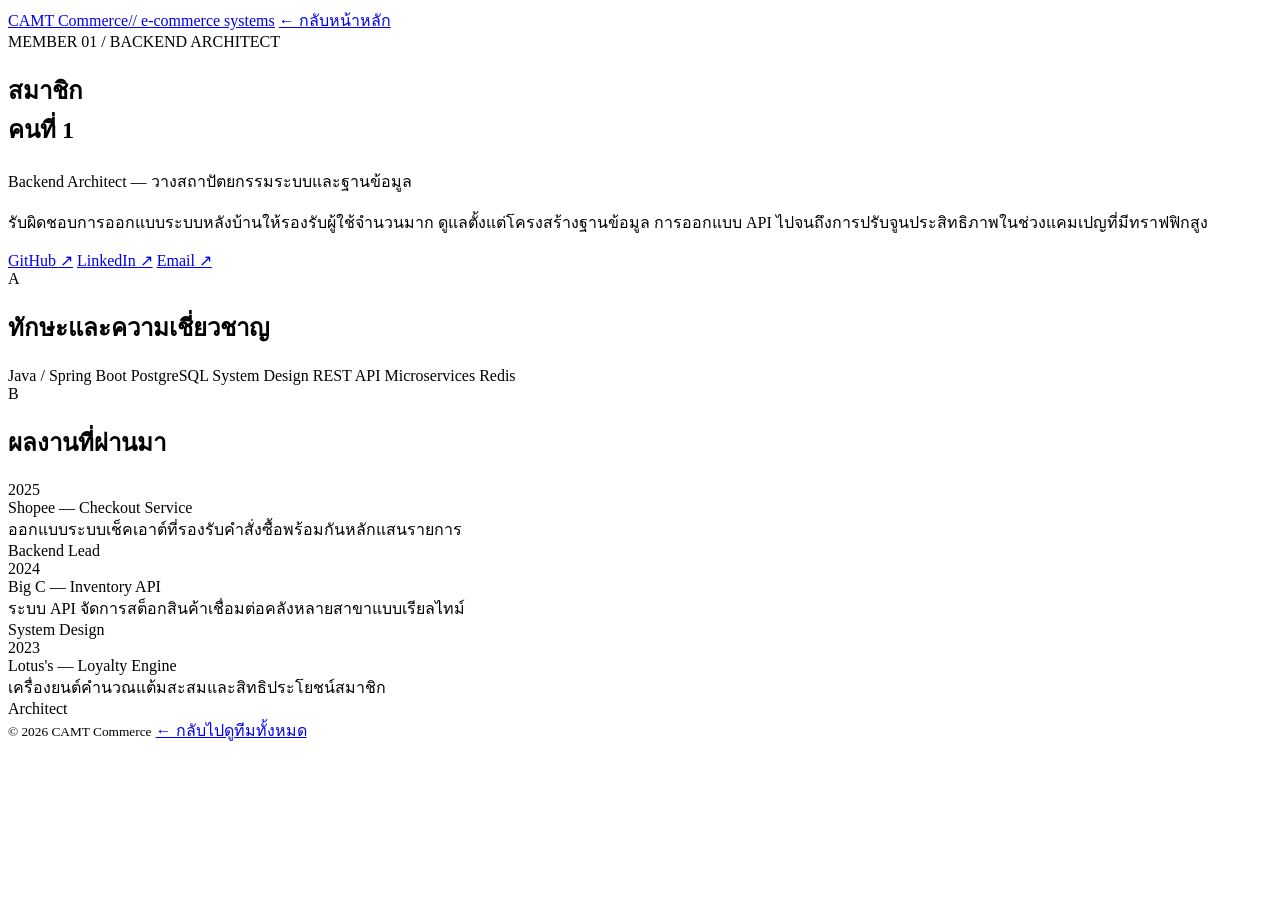
==== commit baea8e9e: "Merge branch 'main' into Edite-Members-Bom" ====
--- a/Member1.html
+++ b/Member1.html
@@ -4,23 +4,14 @@
 <meta charset="UTF-8">
 <meta name="viewport" content="width=device-width, initial-scale=1.0">
 <title>สมาชิก คนที่ 1 — CAMT Commerce</title>
-<link rel="stylesheet" href="main.css">
+<link rel="stylesheet" href="member1.css">
 </head>
 <body>
 
 <header class="topbar">
   <div class="wrap">
-    <a class="brand" href="Index.html">
-      CAMT&nbsp;Commerce
-      <span class="brand-badge">// member profile</span>
-    </a>
-    <div class="topbar-right">
-      <a class="back" href="Index.html">← กลับหน้าหลัก</a>
-      <button id="theme-toggle" class="theme-toggle-btn" aria-label="Toggle dark/light mode">
-        <svg id="theme-icon" viewBox="0 0 24 24"></svg>
-        <span id="theme-text">Theme</span>
-      </button>
-    </div>
+    <a class="brand" href="Index.html">CAMT&nbsp;Commerce<span>// e-commerce systems</span></a>
+    <a class="back" href="Index.html">← กลับหน้าหลัก</a>
   </div>
 </header>
 
@@ -31,14 +22,14 @@
     <div class="role">Backend Architect — วางสถาปัตยกรรมระบบและฐานข้อมูล</div>
     <p class="bio">รับผิดชอบการออกแบบระบบหลังบ้านให้รองรับผู้ใช้จำนวนมาก ดูแลตั้งแต่โครงสร้างฐานข้อมูล การออกแบบ API ไปจนถึงการปรับจูนประสิทธิภาพในช่วงแคมเปญที่มีทราฟฟิกสูง</p>
     <div class="links">
-      <a class="chip" href="#" target="_blank" rel="noopener">GitHub ↗</a>
-      <a class="chip" href="#" target="_blank" rel="noopener">LinkedIn ↗</a>
-      <a class="chip" href="mailto:member1@camtcommerce.dev">Email ↗</a>
+      <a class="chip" href="https://github.com/natakron-oss" target="_blank" rel="noopener">GitHub ↗</a>
+      <a class="chip" href="https://prorio-eta.vercel.app/" target="_blank" rel="noopener">LinkedIn ↗</a>
+      <a class="chip" href="mailto:natakronmiku@gmail.com">Email ↗</a>
     </div>
   </div>
 </section>
 
-<section class="section">
+<section class="section reveal">
   <div class="wrap">
     <div class="sec-head">
       <div class="sec-head-left">
@@ -57,7 +48,7 @@
   </div>
 </section>
 
-<section class="section">
+<section class="section reveal">
   <div class="wrap">
     <div class="sec-head">
       <div class="sec-head-left">
@@ -91,45 +82,16 @@
 </footer>
 
 <script>
-// Theme Switcher Logic
-const themeToggleBtn = document.getElementById('theme-toggle');
-const themeIcon = document.getElementById('theme-icon');
-const themeText = document.getElementById('theme-text');
-
-const sunSvg = `<circle cx="12" cy="12" r="5"></circle><line x1="12" y1="1" x2="12" y2="3"></line><line x1="12" y1="21" x2="12" y2="23"></line><line x1="4.22" y1="4.22" x2="5.64" y2="5.64"></line><line x1="18.36" y1="18.36" x2="19.78" y2="19.78"></line><line x1="1" y1="12" x2="3" y2="12"></line><line x1="21" y1="12" x2="23" y2="12"></line><line x1="4.22" y1="19.78" x2="5.64" y2="18.36"></line><line x1="18.36" y1="5.64" x2="19.78" y2="4.22"></line>`;
-const moonSvg = `<path d="M21 12.79A9 9 0 1 1 11.21 3 7 7 0 0 0 21 12.79z"></path>`;
-
-function getInitialTheme() {
-  const savedTheme = localStorage.getItem('theme');
-  if (savedTheme) return savedTheme;
-  return window.matchMedia('(prefers-color-scheme: dark)').matches ? 'dark' : 'light';
-}
-
-function applyTheme(theme) {
-  document.documentElement.setAttribute('data-theme', theme);
-  localStorage.setItem('theme', theme);
-  if (theme === 'dark') {
-    themeIcon.innerHTML = sunSvg;
-    themeIcon.setAttribute('stroke', 'currentColor');
-    themeIcon.setAttribute('stroke-width', '2');
-    themeIcon.setAttribute('fill', 'none');
-    themeText.textContent = 'Light Mode';
-  } else {
-    themeIcon.innerHTML = moonSvg;
-    themeIcon.setAttribute('stroke', 'currentColor');
-    themeIcon.setAttribute('stroke-width', '2');
-    themeIcon.setAttribute('fill', 'none');
-    themeText.textContent = 'Dark Mode';
-  }
-}
-
-let currentTheme = getInitialTheme();
-applyTheme(currentTheme);
-
-themeToggleBtn.addEventListener('click', () => {
-  currentTheme = currentTheme === 'light' ? 'dark' : 'light';
-  applyTheme(currentTheme);
-});
+const observerOptions = {threshold: 0.1, rootMargin: '0px 0px -60px 0px'};
+const observer = new IntersectionObserver(entries => {
+  entries.forEach(entry => {
+    if (entry.isIntersecting) {
+      entry.target.classList.add('in-view');
+      observer.unobserve(entry.target);
+    }
+  });
+}, observerOptions);
+document.querySelectorAll('.reveal').forEach(el => observer.observe(el));
 </script>
 
 </body>
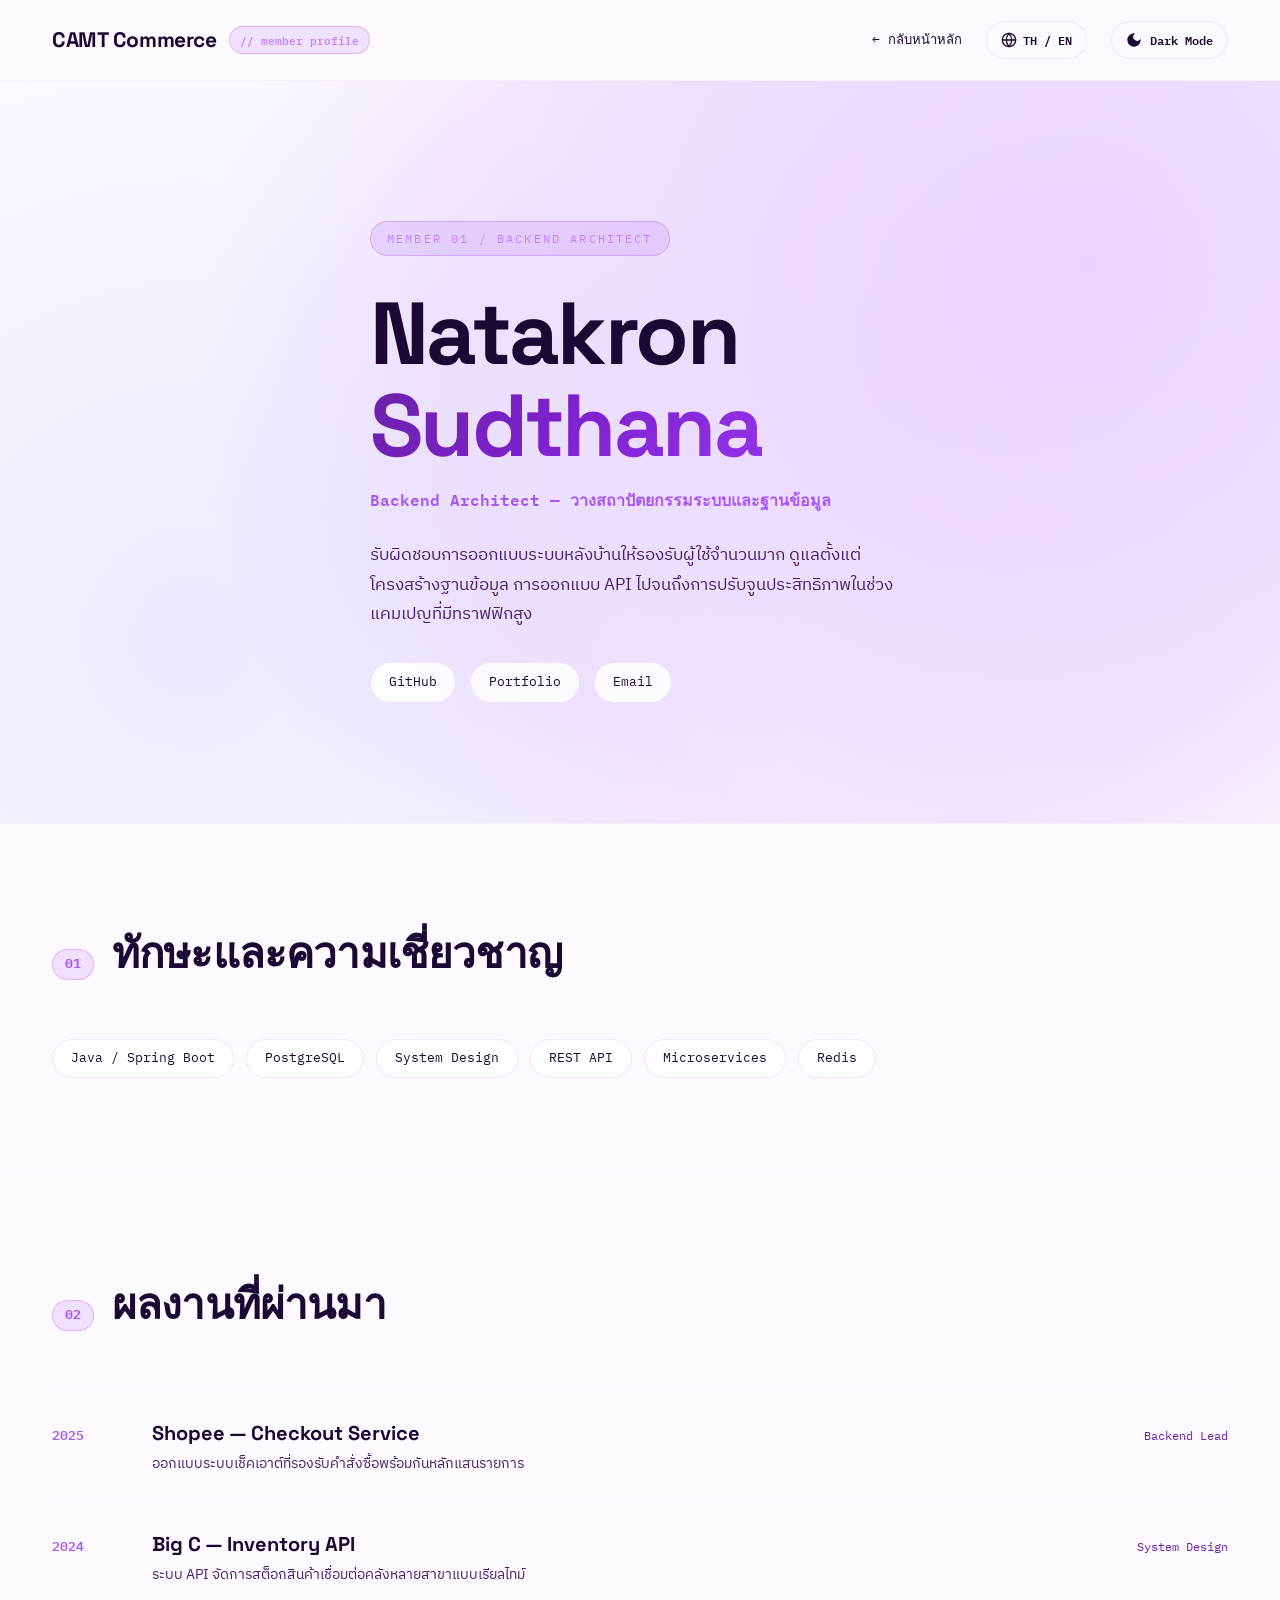
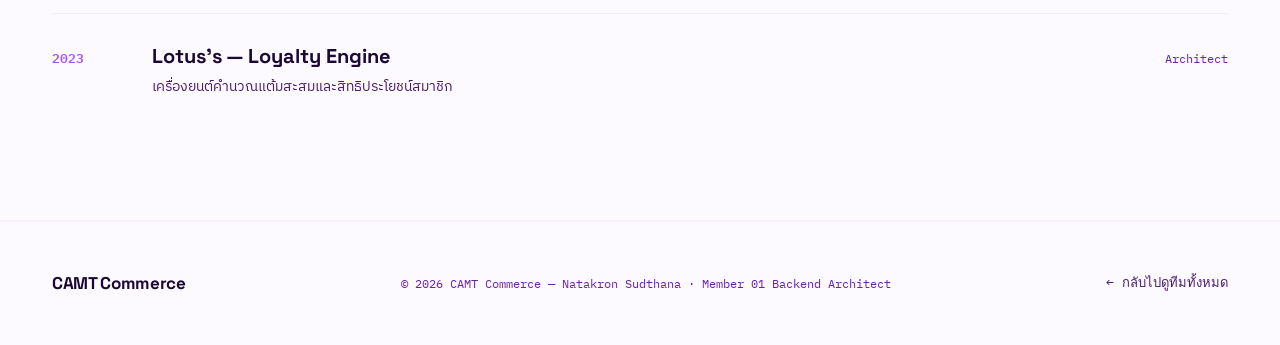
==== commit bf7d029d: "feat: Enhance Member4 profile with UX/UI focus, add language switcher, and improve accessibility - U" ====
--- a/Member1.html
+++ b/Member1.html
@@ -3,38 +3,81 @@
 <head>
 <meta charset="UTF-8">
 <meta name="viewport" content="width=device-width, initial-scale=1.0">
-<title>สมาชิก คนที่ 1 — CAMT Commerce</title>
-<link rel="stylesheet" href="member1.css">
+<meta name="description" content="Natakron Sudthana — Backend Architect ที่ CAMT Commerce เชี่ยวชาญด้าน System Design, Java / Spring Boot, Microservices และ PostgreSQL">
+<title>Natakron Sudthana — Backend Architect · CAMT Commerce</title>
+<link rel="stylesheet" href="main.css">
 </head>
 <body>
 
+<!-- Header Navigation -->
 <header class="topbar">
   <div class="wrap">
-    <a class="brand" href="Index.html">CAMT&nbsp;Commerce<span>// e-commerce systems</span></a>
-    <a class="back" href="Index.html">← กลับหน้าหลัก</a>
+    <a class="brand" href="Index.html">
+      CAMT&nbsp;Commerce
+      <span class="brand-badge" data-i18n="nav.memberBadge">// member profile</span>
+    </a>
+    <div class="topbar-right">
+      <a class="back" href="Index.html" data-i18n="nav.back">← กลับหน้าหลัก</a>
+      
+      <!-- Language Switcher Button -->
+      <button id="lang-toggle" class="lang-toggle-btn" aria-label="Toggle language">
+        <svg width="16" height="16" viewBox="0 0 24 24" fill="none" stroke="currentColor" stroke-width="2" stroke-linecap="round" stroke-linejoin="round">
+          <circle cx="12" cy="12" r="10"></circle>
+          <line x1="2" y1="12" x2="22" y2="12"></line>
+          <path d="M12 2a15.3 15.3 0 0 1 4 10 15.3 15.3 0 0 1-4 10 15.3 15.3 0 0 1-4-10 15.3 15.3 0 0 1 4-10z"></path>
+        </svg>
+        <span id="lang-text">TH / EN</span>
+      </button>
+
+      <button id="theme-toggle" class="theme-toggle-btn" aria-label="Toggle dark/light mode">
+        <svg id="theme-icon" viewBox="0 0 24 24"></svg>
+        <span id="theme-text">Theme</span>
+      </button>
+    </div>
   </div>
 </header>
 
+<!-- Hero Section -->
 <section class="hero">
   <div class="wrap">
-    <div class="eyebrow">MEMBER 01 / BACKEND ARCHITECT</div>
-    <h1>สมาชิก<br>คนที่ 1</h1>
-    <div class="role">Backend Architect — วางสถาปัตยกรรมระบบและฐานข้อมูล</div>
-    <p class="bio">รับผิดชอบการออกแบบระบบหลังบ้านให้รองรับผู้ใช้จำนวนมาก ดูแลตั้งแต่โครงสร้างฐานข้อมูล การออกแบบ API ไปจนถึงการปรับจูนประสิทธิภาพในช่วงแคมเปญที่มีทราฟฟิกสูง</p>
-    <div class="links">
-      <a class="chip" href="https://github.com/natakron-oss" target="_blank" rel="noopener">GitHub ↗</a>
-      <a class="chip" href="https://prorio-eta.vercel.app/" target="_blank" rel="noopener">LinkedIn ↗</a>
-      <a class="chip" href="mailto:natakronmiku@gmail.com">Email ↗</a>
+    <div class="hero-container">
+      <div class="hero-left-box">
+        <div class="eyebrow" data-i18n="m1.eyebrow">
+          <span class="eyebrow-dot"></span>
+          MEMBER 01 / BACKEND ARCHITECT
+        </div>
+        
+        <h1>
+          Natakron<br>
+          <em>Sudthana</em>
+        </h1>
+        
+        <div class="role" style="font-family:var(--mono); font-size:16px; color:var(--accent-purple); font-weight:600; margin:16px 0 12px;" data-i18n="m1.role">
+          Backend Architect — วางสถาปัตยกรรมระบบและฐานข้อมูล
+        </div>
+        
+        <p class="lead" style="font-size:17px;" data-i18n="m1.bio">
+          รับผิดชอบการออกแบบระบบหลังบ้านให้รองรับผู้ใช้จำนวนมาก ดูแลตั้งแต่โครงสร้างฐานข้อมูล การออกแบบ API ไปจนถึงการปรับจูนประสิทธิภาพในช่วงแคมเปญที่มีทราฟฟิกสูง
+        </p>
+        
+        <!-- Social / Contact Links -->
+        <div class="links">
+          <a class="chip" href="https://github.com/natakron-oss" target="_blank" rel="noopener">GitHub</a>
+          <a class="chip" href="https://prorio-eta.vercel.app/" target="_blank" rel="noopener">Portfolio</a>
+          <a class="chip" href="mailto:natakronmiku@gmail.com">Email</a>
+        </div>
+      </div>
     </div>
   </div>
 </section>
 
+<!-- Section A: Skills & Expertise -->
 <section class="section reveal">
   <div class="wrap">
     <div class="sec-head">
       <div class="sec-head-left">
-        <span class="sec-num">A</span>
-        <h2 class="sec-title">ทักษะและความเชี่ยวชาญ</h2>
+        <span class="sec-num">01</span>
+        <h2 class="sec-title" data-i18n="m1.skillsTitle">ทักษะและความเชี่ยวชาญ</h2>
       </div>
     </div>
     <div class="skills">
@@ -48,12 +91,13 @@
   </div>
 </section>
 
+<!-- Section B: Featured Projects -->
 <section class="section reveal">
   <div class="wrap">
     <div class="sec-head">
       <div class="sec-head-left">
-        <span class="sec-num">B</span>
-        <h2 class="sec-title">ผลงานที่ผ่านมา</h2>
+        <span class="sec-num">02</span>
+        <h2 class="sec-title" data-i18n="m1.projectsTitle">ผลงานที่ผ่านมา</h2>
       </div>
     </div>
     <div class="proj">
@@ -74,23 +118,67 @@
   </div>
 </section>
 
+<!-- Footer -->
 <footer class="foot">
   <div class="wrap">
-    <small>© 2026 CAMT Commerce</small>
-    <a href="Index.html">← กลับไปดูทีมทั้งหมด</a>
+    <div class="brand">CAMT Commerce</div>
+    <small>© 2026 CAMT Commerce — Natakron Sudthana · Member 01 Backend Architect</small>
+    <a href="Index.html" data-i18n="nav.backTeam">← กลับไปดูทีมทั้งหมด</a>
   </div>
 </footer>
 
+<script src="i18n.js"></script>
 <script>
-const observerOptions = {threshold: 0.1, rootMargin: '0px 0px -60px 0px'};
+// Theme Switcher Logic
+const themeToggleBtn = document.getElementById('theme-toggle');
+const themeIcon = document.getElementById('theme-icon');
+const themeText = document.getElementById('theme-text');
+
+const sunSvg = `<circle cx="12" cy="12" r="5"></circle><line x1="12" y1="1" x2="12" y2="3"></line><line x1="12" y1="21" x2="12" y2="23"></line><line x1="4.22" y1="4.22" x2="5.64" y2="5.64"></line><line x1="18.36" y1="18.36" x2="19.78" y2="19.78"></line><line x1="1" y1="12" x2="3" y2="12"></line><line x1="21" y1="12" x2="23" y2="12"></line><line x1="4.22" y1="19.78" x2="5.64" y2="18.36"></line><line x1="18.36" y1="5.64" x2="19.78" y2="4.22"></line>`;
+const moonSvg = `<path d="M21 12.79A9 9 0 1 1 11.21 3 7 7 0 0 0 21 12.79z"></path>`;
+
+function getInitialTheme() {
+  const savedTheme = localStorage.getItem('theme');
+  if (savedTheme) return savedTheme;
+  return window.matchMedia('(prefers-color-scheme: dark)').matches ? 'dark' : 'light';
+}
+
+function applyTheme(theme) {
+  document.documentElement.setAttribute('data-theme', theme);
+  localStorage.setItem('theme', theme);
+  if (theme === 'dark') {
+    themeIcon.innerHTML = sunSvg;
+    themeIcon.setAttribute('stroke', 'currentColor');
+    themeIcon.setAttribute('stroke-width', '2');
+    themeIcon.setAttribute('fill', 'none');
+    themeText.textContent = 'Light Mode';
+  } else {
+    themeIcon.innerHTML = moonSvg;
+    themeIcon.setAttribute('stroke', 'currentColor');
+    themeIcon.setAttribute('stroke-width', '2');
+    themeIcon.setAttribute('fill', 'none');
+    themeText.textContent = 'Dark Mode';
+  }
+}
+
+let currentTheme = getInitialTheme();
+applyTheme(currentTheme);
+
+themeToggleBtn.addEventListener('click', () => {
+  currentTheme = currentTheme === 'light' ? 'dark' : 'light';
+  applyTheme(currentTheme);
+});
+
+// Scroll Parallax Reveals
+const observerOptions = {threshold: 0.1, rootMargin: '0px 0px -40px 0px'};
 const observer = new IntersectionObserver(entries => {
   entries.forEach(entry => {
     if (entry.isIntersecting) {
       entry.target.classList.add('in-view');
-      observer.unobserve(entry.target);
     }
   });
 }, observerOptions);
+
 document.querySelectorAll('.reveal').forEach(el => observer.observe(el));
 </script>
 
--- a/main.css
+++ b/main.css
@@ -0,0 +1,1144 @@
+@import url('https://fonts.googleapis.com/css2?family=Space+Grotesk:wght@400;500;600;700;800&family=IBM+Plex+Sans+Thai:wght@300;400;500;600;700&family=IBM+Plex+Mono:wght@400;500;600&display=swap');
+
+/* ==========================================================================
+   Pure Cyber Purple Design System & Enterprise Aesthetics
+   ========================================================================== */
+:root {
+  --theme-mode: 'dark';
+
+  /* Color Tokens - Deep Cyber Purple */
+  --ink: #f8fafc;
+  --ink-secondary: #cbd5e1;
+  --ink-tertiary: #a1a1aa;
+  --paper: #0c0517;
+  --bg-subtle: #120722;
+  --grey: #1a0b30;
+  --muted: #a1a1aa;
+  --line: rgba(255, 255, 255, 0.05);
+  --line-strong: rgba(255, 255, 255, 0.12);
+  --faint: #140826;
+
+  /* Pure Purple Accents & Gradients */
+  --accent: #a855f7;
+  --accent-dark: #7c3aed;
+  --accent-deep: #6d28d9;
+  --accent-light: #e9d5ff;
+  --accent-purple: #8b5cf6;
+  --accent-indigo: #6366f1;
+  --accent-cyan: #38bdf8;
+  --accent-gold: #f59e0b;
+
+  /* Pure Purple Gradient for Buttons, Highlights & Badges */
+  --accent-gradient: linear-gradient(135deg, #6d28d9 0%, #7c3aed 40%, #8b5cf6 75%, #a855f7 100%);
+  --accent-glow: rgba(168, 85, 247, 0.35);
+  --accent-glow-strong: rgba(139, 92, 246, 0.5);
+
+  /* Glassmorphism & Surface Tokens */
+  --card-bg: rgba(22, 10, 38, 0.65);
+  --card-bg-hover: rgba(34, 15, 58, 0.85);
+  --card-border: rgba(255, 255, 255, 0.1);
+  --card-hover-border: rgba(168, 85, 247, 0.6);
+  --card-shadow: 0 16px 40px -10px rgba(0, 0, 0, 0.6);
+  --card-shadow-hover: 0 24px 60px -12px rgba(168, 85, 247, 0.4);
+
+  /* Topbar Navigation */
+  --topbar-bg: rgba(12, 5, 23, 0.78);
+  --topbar-border: rgba(255, 255, 255, 0.05);
+
+  /* Hero Ambient Glows */
+  --hero-bg: #0c0517;
+  --hero-spotlight-1: radial-gradient(circle at 70% 40%, rgba(139, 92, 246, 0.25) 0%, rgba(109, 40, 217, 0.15) 45%, transparent 70%);
+  --hero-spotlight-2: radial-gradient(circle at 20% 70%, rgba(99, 102, 241, 0.14) 0%, transparent 50%);
+  --hero-spotlight-3: radial-gradient(circle at 85% 25%, rgba(168, 85, 247, 0.12) 0%, transparent 50%);
+  --hero-grid: rgba(255, 255, 255, 0.025);
+
+  /* Ticker */
+  --ticker-bg: #0c0517;
+  --ticker-border: rgba(255, 255, 255, 0.05);
+
+  /* Client Brand Themes */
+  --shopee-color: #ee4d2d;
+  --shopee-bg: rgba(238, 77, 45, 0.18);
+  --shopee-border: rgba(238, 77, 45, 0.35);
+
+  --lazada-color: #3b82f6;
+  --lazada-bg: rgba(59, 130, 246, 0.18);
+  --lazada-border: rgba(59, 130, 246, 0.35);
+
+  --tiktok-color: #ffffff;
+  --tiktok-bg: rgba(255, 255, 255, 0.14);
+  --tiktok-border: rgba(255, 255, 255, 0.3);
+
+  --central-color: #ef4444;
+  --central-bg: rgba(239, 68, 68, 0.18);
+  --central-border: rgba(239, 68, 68, 0.35);
+
+  --lotus-color: #22c55e;
+  --lotus-bg: rgba(34, 197, 94, 0.18);
+  --lotus-border: rgba(34, 197, 94, 0.35);
+
+  --line-color: #06c755;
+  --line-bg: rgba(6, 199, 85, 0.18);
+  --line-border: rgba(6, 199, 85, 0.35);
+
+  --grab-color: #10b981;
+  --grab-bg: rgba(16, 185, 129, 0.18);
+  --grab-border: rgba(16, 185, 129, 0.35);
+
+  --agoda-color: #3b82f6;
+  --agoda-bg: rgba(59, 130, 246, 0.18);
+  --agoda-border: rgba(59, 130, 246, 0.35);
+
+  /* Fonts */
+  --display: 'Space Grotesk', -apple-system, BlinkMacSystemFont, sans-serif;
+  --body: 'IBM Plex Sans Thai', -apple-system, BlinkMacSystemFont, sans-serif;
+  --mono: 'IBM Plex Mono', monospace;
+
+  /* Smooth Theme Transition */
+  --theme-transition: background-color 0.35s ease, color 0.35s ease, border-color 0.35s ease, box-shadow 0.35s ease;
+}
+
+/* ==========================================================================
+   Light Theme Soft Purple Glass Variant
+   ========================================================================== */
+[data-theme="light"] {
+  --theme-mode: 'light';
+
+  --ink: #1b0833;
+  --ink-secondary: #4a1c6e;
+  --ink-tertiary: #6b21a8;
+  --paper: #fcf9ff;
+  --bg-subtle: #fcf9ff;
+  --grey: #eae0f5;
+  --muted: #7e22ce;
+  --line: rgba(147, 51, 234, 0.05);
+  --line-strong: rgba(147, 51, 234, 0.12);
+  --faint: #f5f0fb;
+
+  --accent: #9333ea;
+  --accent-dark: #7e22ce;
+  --accent-deep: #6b21a8;
+  --accent-light: #c084fc;
+  --accent-purple: #a855f7;
+  --accent-indigo: #4f46e5;
+  --accent-cyan: #0284c7;
+  --accent-gold: #d97706;
+
+  --accent-gradient: linear-gradient(135deg, #6b21a8 0%, #7e22ce 50%, #9333ea 100%);
+  --accent-glow: rgba(147, 51, 234, 0.18);
+  --accent-glow-strong: rgba(147, 51, 234, 0.28);
+
+  --card-bg: rgba(255, 255, 255, 0.85);
+  --card-bg-hover: #ffffff;
+  --card-border: rgba(147, 51, 234, 0.16);
+  --card-hover-border: #9333ea;
+  --card-shadow: 0 10px 30px -10px rgba(126, 34, 206, 0.08);
+  --card-shadow-hover: 0 20px 45px -10px rgba(147, 51, 234, 0.2);
+
+  --topbar-bg: rgba(252, 249, 255, 0.85);
+  --topbar-border: rgba(147, 51, 234, 0.06);
+
+  --hero-bg: #fcf9ff;
+  --hero-spotlight-1: radial-gradient(circle at 70% 40%, rgba(192, 132, 252, 0.22) 0%, rgba(168, 85, 247, 0.12) 45%, transparent 70%);
+  --hero-spotlight-2: radial-gradient(circle at 15% 75%, rgba(99, 102, 241, 0.1) 0%, transparent 50%);
+  --hero-spotlight-3: radial-gradient(circle at 85% 25%, rgba(168, 85, 247, 0.1) 0%, transparent 50%);
+  --hero-grid: rgba(147, 51, 234, 0.035);
+
+  --ticker-bg: #fcf9ff;
+  --ticker-border: rgba(147, 51, 234, 0.06);
+
+  --shopee-color: #ee4d2d;
+  --shopee-bg: rgba(238, 77, 45, 0.08);
+  --shopee-border: rgba(238, 77, 45, 0.22);
+
+  --lazada-color: #1d4ed8;
+  --lazada-bg: rgba(29, 78, 216, 0.08);
+  --lazada-border: rgba(29, 78, 216, 0.22);
+
+  --tiktok-color: #0f172a;
+  --tiktok-bg: rgba(15, 23, 42, 0.06);
+  --tiktok-border: rgba(15, 23, 42, 0.18);
+
+  --central-color: #b91c1c;
+  --central-bg: rgba(185, 28, 28, 0.08);
+  --central-border: rgba(185, 28, 28, 0.22);
+
+  --lotus-color: #15803d;
+  --lotus-bg: rgba(21, 128, 61, 0.08);
+  --lotus-border: rgba(21, 128, 61, 0.22);
+
+  --line-color: #15803d;
+  --line-bg: rgba(21, 128, 61, 0.08);
+  --line-border: rgba(21, 128, 61, 0.22);
+
+  --grab-color: #047857;
+  --grab-bg: rgba(4, 120, 87, 0.08);
+  --grab-border: rgba(4, 120, 87, 0.22);
+
+  --agoda-color: #1d4ed8;
+  --agoda-bg: rgba(29, 78, 216, 0.08);
+  --agoda-border: rgba(29, 78, 216, 0.22);
+}
+
+/* Base Reset & Typography */
+*{margin:0;padding:0;box-sizing:border-box}
+html{scroll-behavior:smooth}
+body{
+  background-color:var(--paper);
+  color:var(--ink);
+  font-family:var(--body);
+  line-height:1.6;
+  -webkit-font-smoothing:antialiased;
+  -moz-osx-font-smoothing:grayscale;
+  overflow-x:hidden;
+  transition:var(--theme-transition);
+}
+
+.wrap{max-width:1240px;margin:0 auto;padding:0 32px}
+
+/* ==========================================================================
+   Header Navigation
+   ========================================================================== */
+.topbar{
+  border-bottom:1px solid var(--topbar-border);
+  position:sticky;top:0;
+  background:var(--topbar-bg);
+  z-index:100;
+  backdrop-filter:blur(24px);
+  -webkit-backdrop-filter:blur(24px);
+  transition:var(--theme-transition);
+}
+.topbar .wrap{display:flex;align-items:center;justify-content:space-between;height:80px}
+
+.brand{
+  font-family:var(--display);font-weight:800;font-size:21px;letter-spacing:-.02em;
+  text-decoration:none;color:var(--ink);transition:.3s ease;
+  display:inline-flex;align-items:center;gap:12px;
+}
+.brand:hover{color:var(--accent)}
+.brand-badge{
+  font-family:var(--mono);font-weight:600;color:var(--accent-light);
+  background:rgba(168, 85, 247, 0.15);border:1px solid rgba(168, 85, 247, 0.3);
+  font-size:11px;padding:4px 10px;border-radius:20px;letter-spacing:0;
+}
+
+.topbar-right{display:flex;align-items:center;gap:24px}
+.nav{display:flex;gap:32px;font-size:14px}
+.nav a{
+  color:var(--ink-secondary);text-decoration:none;position:relative;font-weight:600;
+  transition:.25s ease;letter-spacing:.02em;text-transform:uppercase;font-size:13px;
+}
+.nav a::after{
+  content:"";position:absolute;left:0;bottom:-4px;width:0;height:2px;
+  background:var(--accent-gradient);transition:width .3s cubic-bezier(.34,1.56,.64,1);
+}
+.nav a:hover::after{width:100%}
+.nav a:hover{color:var(--ink)}
+@media(max-width:860px){.nav{display:none}}
+
+/* Dual Pill Container */
+.topbar-pill-actions{
+  background:rgba(255, 255, 255, 0.08);
+  border:1px solid rgba(255, 255, 255, 0.15);
+  border-radius:40px;
+  padding:4px;
+  display:inline-flex;
+  align-items:center;
+  gap:4px;
+  backdrop-filter:blur(12px);
+}
+.pill-btn{
+  font-family:var(--display);
+  font-weight:600;
+  font-size:13px;
+  padding:8px 20px;
+  border-radius:30px;
+  text-decoration:none;
+  transition:all .3s cubic-bezier(.34,1.56,.64,1);
+  display:inline-flex;
+  align-items:center;
+  gap:6px;
+  cursor:pointer;
+  border:none;
+}
+.pill-btn.primary{
+  background:var(--accent-gradient);
+  color:#ffffff;
+  box-shadow:0 4px 16px var(--accent-glow);
+}
+.pill-btn.primary:hover{
+  transform:scale(1.04);
+  box-shadow:0 8px 24px var(--accent-glow-strong);
+}
+.pill-btn.secondary{
+  background:transparent;
+  color:var(--ink);
+}
+.pill-btn.secondary:hover{
+  background:rgba(255, 255, 255, 0.12);
+  color:var(--ink);
+}
+
+/* Theme Switcher Button */
+.theme-toggle-btn{
+  background:rgba(255, 255, 255, 0.08);
+  border:1px solid var(--line-strong);
+  color:var(--ink);
+  padding:8px 14px;
+  border-radius:30px;
+  cursor:pointer;
+  display:inline-flex;
+  align-items:center;
+  gap:8px;
+  font-family:var(--mono);
+  font-size:12px;
+  font-weight:600;
+  transition:all .3s cubic-bezier(.34,1.56,.64,1);
+}
+.theme-toggle-btn:hover{
+  background:var(--accent-gradient);
+  color:#ffffff;
+  border-color:transparent;
+  transform:scale(1.04);
+  box-shadow:0 4px 14px var(--accent-glow);
+}
+.theme-toggle-btn svg{width:16px;height:16px;fill:currentColor;transition:transform .5s ease}
+.theme-toggle-btn:hover svg{transform:rotate(360deg)}
+
+/* Language Switcher Button */
+.lang-toggle-btn{
+  background:rgba(255, 255, 255, 0.08);
+  border:1px solid var(--line-strong);
+  color:var(--ink);
+  padding:8px 14px;
+  border-radius:30px;
+  cursor:pointer;
+  display:inline-flex;
+  align-items:center;
+  gap:6px;
+  font-family:var(--mono);
+  font-size:12px;
+  font-weight:600;
+  transition:all .3s cubic-bezier(.34,1.56,.64,1);
+}
+.lang-toggle-btn:hover{
+  background:var(--accent-gradient);
+  color:#ffffff;
+  border-color:transparent;
+  transform:scale(1.04);
+  box-shadow:0 4px 14px var(--accent-glow);
+}
+.lang-toggle-btn svg{width:16px;height:16px;stroke:currentColor;transition:transform .5s ease}
+.lang-toggle-btn:hover svg{transform:rotate(180deg)}
+.lang-toggle-btn .lang-globe{font-size:14px;line-height:1}
+
+.back{font-family:var(--mono);font-size:13px;color:var(--ink);text-decoration:none;transition:.2s ease}
+.back:hover{color:var(--accent);text-decoration:underline}
+
+/* ==========================================================================
+   Hero Section (Ultra-Clean Spacious Typography Layout - Image Removed)
+   ========================================================================== */
+.hero{
+  border-bottom:1px solid var(--line);
+  padding:140px 0 120px;
+  position:relative;
+  overflow:hidden;
+  background:var(--hero-bg);
+  min-height:80vh;
+  display:flex;
+  align-items:center;
+}
+
+/* Ambient Radial Spotlights */
+.hero::before{
+  content:"";position:absolute;inset:0;
+  background:var(--hero-spotlight-1), var(--hero-spotlight-2), var(--hero-spotlight-3);
+  pointer-events:none;z-index:0;
+}
+
+/* Hero Content Layout */
+.hero-container{
+  position:relative;
+  z-index:3;
+  width:100%;
+  max-width:880px;
+}
+
+.hero-left-box{width:100%}
+
+/* Vertical Rotated Year Indicator */
+.hero-vertical-meta{
+  position:absolute;
+  left:-50px;
+  top:50%;
+  transform:translateY(-50%) rotate(-90deg);
+  font-family:var(--mono);
+  font-size:12px;
+  letter-spacing:.25em;
+  color:var(--accent-light);
+  opacity:.6;
+}
+@media(max-width:1320px){.hero-vertical-meta{display:none}}
+
+/* Subtitle & Eyebrow Badge */
+.eyebrow{
+  display:inline-flex;align-items:center;gap:8px;
+  font-family:var(--mono);font-size:12px;letter-spacing:.18em;text-transform:uppercase;
+  color:var(--accent-light);background:rgba(168, 85, 247, 0.15);
+  padding:7px 16px;border-radius:30px;border:1px solid rgba(168, 85, 247, 0.3);
+  margin-bottom:32px;opacity:0;
+  backdrop-filter:blur(10px);
+  animation:popIn .5s cubic-bezier(.34,.1,.64,.99) .08s both;
+}
+.eyebrow-dot{width:7px;height:7px;border-radius:50%;background:var(--accent);display:inline-block;box-shadow:0 0 10px var(--accent)}
+
+.hero h1{
+  font-family:var(--display);font-weight:800;font-size:clamp(44px,7.5vw,88px);
+  line-height:1.04;letter-spacing:-.03em;
+  color:var(--ink);
+}
+.hero h1 em{
+  font-style:normal;display:inline-block;
+  background:var(--accent-gradient);
+  -webkit-background-clip:text;
+  -webkit-text-fill-color:transparent;
+  background-clip:text;
+}
+
+.hero p.lead{
+  margin-top:28px;font-size:20px;max-width:54ch;color:var(--ink-secondary);
+  font-weight:400;line-height:1.75;
+}
+
+.hero-actions{
+  margin-top:42px;display:flex;gap:18px;flex-wrap:wrap;align-items:center;
+}
+
+/* Bottom Right Interactive Widget Button */
+.hero-widget-btn{
+  position:absolute;
+  right:0;
+  bottom:-40px;
+  z-index:4;
+  background:rgba(26, 11, 48, 0.75);
+  border:1px solid rgba(255, 255, 255, 0.18);
+  backdrop-filter:blur(20px);
+  padding:12px 24px;
+  border-radius:40px;
+  color:#ffffff;
+  text-decoration:none;
+  font-family:var(--display);
+  font-size:14px;
+  font-weight:600;
+  display:inline-flex;
+  align-items:center;
+  gap:12px;
+  box-shadow:0 12px 30px rgba(0, 0, 0, 0.4);
+  transition:all .35s cubic-bezier(.34,1.56,.64,1);
+}
+.hero-widget-btn:hover{
+  background:rgba(168, 85, 247, 0.25);
+  border-color:var(--accent);
+  transform:translateY(-4px) scale(1.04);
+  box-shadow:0 16px 40px var(--accent-glow-strong);
+}
+.play-icon-badge{
+  width:28px;height:28px;border-radius:50%;
+  background:var(--accent-gradient);
+  display:flex;align-items:center;justify-content:center;
+  box-shadow:0 0 12px var(--accent-purple);
+}
+
+/* Vertical Right Edge Social Links */
+.hero-social-sidebar{
+  position:absolute;
+  right:-10px;
+  top:50%;
+  transform:translateY(-50%);
+  display:flex;
+  flex-direction:column;
+  gap:20px;
+  z-index:4;
+}
+.hero-social-link{
+  color:var(--ink-secondary);
+  text-decoration:none;
+  font-family:var(--mono);
+  font-size:14px;
+  font-weight:600;
+  transition:all .25s ease;
+  width:36px;height:36px;
+  display:flex;align-items:center;justify-content:center;
+  border-radius:50%;
+  background:rgba(255, 255, 255, 0.05);
+  border:1px solid rgba(255, 255, 255, 0.1);
+}
+.hero-social-link:hover{
+  color:#ffffff;
+  background:var(--accent-gradient);
+  border-color:transparent;
+  transform:scale(1.15);
+  box-shadow:0 0 16px var(--accent-glow);
+}
+@media(max-width:1024px){
+  .hero-social-sidebar{display:none}
+  .hero-container{max-width:100%;text-align:center}
+  .hero-left-box{max-width:100%;margin:0 auto}
+  .hero-actions{justify-content:center}
+  .hero-widget-btn{position:relative;right:auto;bottom:auto;margin-top:30px;display:inline-flex}
+}
+
+/* ==========================================================================
+   Buttons & Micro-interactions
+   ========================================================================== */
+.btn{
+  font-family:var(--display);font-weight:600;font-size:15px;
+  padding:14px 32px;border-radius:40px;border:1.5px solid;text-decoration:none;
+  display:inline-flex;align-items:center;justify-content:center;gap:10px;
+  position:relative;overflow:hidden;
+  transition:all .35s cubic-bezier(.34,1.56,.64,1);
+  cursor:pointer;
+}
+.btn.solid{
+  background:var(--accent-gradient);color:#ffffff;border-color:transparent;
+  box-shadow:0 6px 20px var(--accent-glow-strong);
+}
+.btn.solid:hover{
+  transform:translateY(-4px) scale(1.02);
+  box-shadow:0 14px 35px var(--accent-glow-strong);
+}
+.btn.ghost{
+  background:rgba(255, 255, 255, 0.06);color:var(--ink);border-color:rgba(255, 255, 255, 0.2);
+  backdrop-filter:blur(12px);
+}
+.btn.ghost:hover{
+  background:rgba(255, 255, 255, 0.15);color:#ffffff;border-color:var(--accent);
+  transform:translateY(-4px);
+  box-shadow:0 8px 24px rgba(0,0,0,0.2);
+}
+
+.links{margin-top:32px;display:flex;gap:14px;flex-wrap:wrap}
+.chip{
+  font-family:var(--mono);font-size:13px;padding:9px 18px;border-radius:30px;
+  border:1px solid var(--line-strong);text-decoration:none;color:var(--ink);
+  background:var(--card-bg);transition:.25s ease;
+  backdrop-filter:blur(10px);
+}
+.chip:hover{background:var(--accent-gradient);color:#ffffff;border-color:transparent}
+
+/* Keyframe Animations */
+@keyframes popIn{
+  from{opacity:0;transform:translateY(24px) scale(.96)}
+  to{opacity:1;transform:translateY(0) scale(1)}
+}
+@keyframes slideLeft{from{opacity:0;transform:translateX(-20px)}to{opacity:1;transform:translateX(0)}}
+@keyframes scaleIn{from{opacity:0;transform:scale(.94) translateY(16px)}to{opacity:1;transform:scale(1) translateY(0)}}
+@keyframes fadeSlideIn{from{opacity:0;transform:translateY(20px)}to{opacity:1;transform:translateY(0)}}
+@keyframes countUp{from{opacity:0;transform:translateY(24px)}to{opacity:1;transform:translateY(0)}}
+@keyframes memberSlide{from{opacity:0;transform:translateY(28px)}to{opacity:1;transform:translateY(0)}}
+@keyframes arrowBounce{0%{transform:translate(6px,-6px)}50%{transform:translate(10px,-10px)}100%{transform:translate(6px,-6px)}}
+@keyframes scroll{from{transform:translateX(0)}to{transform:translateX(-50%)}}
+
+/* ==========================================================================
+   Ticker Section
+   ========================================================================== */
+.ticker{
+  border-bottom:1px solid var(--ticker-border);
+  overflow:hidden;white-space:nowrap;
+  background:var(--ticker-bg);
+  transition:var(--theme-transition);
+}
+.ticker-track{
+  display:inline-block;padding:18px 0;font-family:var(--mono);font-size:13px;
+  letter-spacing:.05em;animation:scroll 28s linear infinite;color:var(--ink-tertiary);
+}
+.ticker-track span{margin:0 32px;display:inline-flex;align-items:center;gap:8px}
+.ticker-track b{color:var(--accent);font-weight:700}
+.ticker-track .badge-dot{width:6px;height:6px;border-radius:50%;background:var(--accent-purple);display:inline-block}
+
+/* ==========================================================================
+   Section Layouts
+   ========================================================================== */
+.section{border-bottom:1px solid var(--line);padding:96px 0;transition:var(--theme-transition)}
+.section.reveal{
+  opacity:0;
+  transform:translateY(40px) scale(0.98);
+  filter:blur(6px);
+  transition:opacity 0.85s cubic-bezier(0.16, 1, 0.3, 1), transform 0.85s cubic-bezier(0.16, 1, 0.3, 1), filter 0.85s cubic-bezier(0.16, 1, 0.3, 1);
+}
+.section.reveal.in-view{
+  opacity:1;
+  transform:translateY(0) scale(1);
+  filter:blur(0px);
+}
+
+.sec-head{display:flex;align-items:center;justify-content:space-between;flex-wrap:wrap;gap:20px;margin-bottom:52px}
+.sec-head-left{display:flex;align-items:baseline;gap:18px}
+.sec-num{
+  font-family:var(--mono);font-size:13px;color:var(--accent-purple);
+  opacity:0;animation:slideLeft .7s cubic-bezier(.34,.1,.64,.99) forwards;
+  font-weight:700;background:rgba(168, 85, 247, 0.15);padding:4px 12px;border-radius:20px;
+  border:1px solid rgba(168, 85, 247, 0.3);
+}
+.sec-title{
+  font-family:var(--display);font-weight:800;font-size:clamp(28px,4vw,42px);
+  letter-spacing:-.02em;color:var(--ink);
+}
+.sec-sub{
+  font-family:var(--body);font-size:15px;color:var(--ink-tertiary);max-width:40ch;
+}
+
+/* ==========================================================================
+   eCommerce Client Showcase Infinite Horizontal Marquee
+   ========================================================================== */
+.clients-marquee-container{
+  width:100%;
+  overflow:hidden;
+  position:relative;
+  padding:12px 0 24px;
+  mask-image:linear-gradient(to right, transparent, #000 6%, #000 94%, transparent);
+  -webkit-mask-image:linear-gradient(to right, transparent, #000 6%, #000 94%, transparent);
+}
+
+.clients-marquee-track{
+  display:flex;
+  gap:24px;
+  width:max-content;
+  animation:marqueeCards 36s linear infinite;
+  will-change:transform;
+}
+
+.clients-marquee-track:hover{
+  animation-play-state:paused;
+}
+
+@keyframes marqueeCards{
+  0%{transform:translateX(0)}
+  100%{transform:translateX(-50%)}
+}
+
+.client-card{
+  width:380px;
+  flex-shrink:0;
+  background:rgba(255, 255, 255, 0.05);
+  border:1px solid rgba(255, 255, 255, 0.12);
+  border-radius:24px;
+  padding:32px 28px 28px;
+  display:flex;
+  flex-direction:column;
+  justify-content:space-between;
+  min-height:300px;
+  position:relative;
+  overflow:hidden;
+  text-decoration:none;
+  color:var(--ink);
+  transition:all .35s cubic-bezier(0.16, 1, 0.3, 1);
+  box-shadow:0 12px 35px rgba(0, 0, 0, 0.3);
+  backdrop-filter:blur(20px);
+  cursor:default;
+  user-select:none;
+}
+
+[data-theme="light"] .client-card{
+  background:#e2e8f0;
+  border-color:rgba(147, 51, 234, 0.12);
+  box-shadow:0 10px 30px rgba(126, 34, 206, 0.06);
+}
+
+.client-card:hover{
+  transform:translateY(-6px);
+  border-color:var(--card-hover-border);
+  box-shadow:var(--card-shadow-hover);
+  background:rgba(255, 255, 255, 0.08);
+}
+
+[data-theme="light"] .client-card:hover{
+  background:#ffffff;
+  border-color:var(--accent);
+}
+
+/* Cerebrium.ai Top Meta Tags */
+.card-meta{
+  display:flex;
+  align-items:center;
+  gap:12px;
+  font-family:var(--mono);
+  font-size:11px;
+  font-weight:600;
+  letter-spacing:.15em;
+  text-transform:uppercase;
+  color:var(--ink-tertiary);
+  margin-bottom:16px;
+}
+.card-meta span{
+  display:inline-block;
+  opacity:.85;
+}
+
+/* Cerebrium.ai Center Brand Logo Area (Official App Store Squircle Badges) */
+.card-logo-wrap{
+  min-height:90px;
+  display:flex;
+  align-items:center;
+  justify-content:center;
+  padding:12px 0;
+  transition:transform .35s ease;
+}
+.card-logo-wrap img, .card-logo-wrap svg{
+  width:64px;
+  height:64px;
+  object-fit:cover;
+  border-radius:50%;
+  box-shadow:0 8px 22px rgba(0, 0, 0, 0.35);
+  transition:transform .35s ease, box-shadow .35s ease;
+}
+.client-card:hover .card-logo-wrap img{
+  transform:scale(1.1) rotate(-3deg);
+  box-shadow:0 12px 28px rgba(0, 0, 0, 0.45);
+}
+
+/* Cerebrium.ai Bottom Content */
+.card-content{
+  margin-top:auto;
+  padding-top:16px;
+}
+.card-content h3{
+  font-family:var(--body);
+  font-weight:600;
+  font-size:18px;
+  line-height:1.45;
+  letter-spacing:-.01em;
+  color:var(--ink);
+  margin-bottom:0;
+  transition:color .3s ease;
+}
+.client-card:hover .card-content h3{
+  color:var(--accent-purple);
+}
+
+/* ==========================================================================
+   Services Grid
+   ========================================================================== */
+.services{display:grid;grid-template-columns:repeat(3,1fr);gap:24px}
+.svc{
+  background:var(--card-bg);
+  border:1.5px solid var(--card-border);
+  border-radius:22px;
+  padding:38px 32px;
+  box-shadow:var(--card-shadow);
+  backdrop-filter:blur(16px);
+  transition:all .35s ease;
+  opacity:0;
+  transform:translateY(30px);
+}
+.in-view .svc{opacity:1;transform:translateY(0)}
+.in-view .svc:nth-child(1){transition-delay:.12s}
+.in-view .svc:nth-child(2){transition-delay:.22s}
+.in-view .svc:nth-child(3){transition-delay:.32s}
+.svc:hover{
+  transform:translateY(-6px);
+  border-color:var(--accent);
+  box-shadow:var(--card-shadow-hover);
+}
+.svc-idx{
+  font-family:var(--mono);font-size:12px;color:var(--accent-purple);margin-bottom:18px;
+  font-weight:700;background:rgba(168, 85, 247, 0.15);display:inline-block;padding:4px 12px;border-radius:20px;
+  border:1px solid rgba(168, 85, 247, 0.3);
+}
+.svc h3{font-family:var(--display);font-weight:700;font-size:22px;margin-bottom:12px;letter-spacing:-.01em;color:var(--ink)}
+.svc p{font-size:15px;color:var(--ink-secondary);line-height:1.6}
+@media(max-width:820px){.services{grid-template-columns:1fr;gap:20px}}
+
+/* ==========================================================================
+   Stats Grid
+   ========================================================================== */
+.stats{display:grid;grid-template-columns:repeat(4,1fr);gap:24px}
+.stat{
+  background:var(--card-bg);
+  border:1.5px solid var(--card-border);
+  border-radius:22px;
+  padding:34px 24px;
+  text-align:center;
+  box-shadow:var(--card-shadow);
+  backdrop-filter:blur(16px);
+  transition:all .35s ease;
+  opacity:0;
+  transform:translateY(24px);
+}
+.in-view .stat{opacity:1;transform:translateY(0)}
+.in-view .stat:nth-child(1){transition-delay:.08s}
+.in-view .stat:nth-child(2){transition-delay:.18s}
+.in-view .stat:nth-child(3){transition-delay:.28s}
+.in-view .stat:nth-child(4){transition-delay:.38s}
+.stat:hover{transform:translateY(-4px);border-color:var(--accent)}
+.stat .n{
+  font-family:var(--display);font-weight:800;font-size:clamp(36px,4.5vw,54px);
+  letter-spacing:-.03em;line-height:1;
+  background:var(--accent-gradient);
+  -webkit-background-clip:text;
+  -webkit-text-fill-color:transparent;
+}
+.stat .l{font-family:var(--mono);font-size:12px;color:var(--muted);margin-top:12px;letter-spacing:.03em;font-weight:500}
+@media(max-width:720px){.stats{grid-template-columns:repeat(2,1fr);gap:16px}}
+
+/* ==========================================================================
+   Team Section
+   ========================================================================== */
+.team{display:grid;grid-template-columns:repeat(2,1fr);gap:24px}
+.member{
+  background:var(--card-bg);
+  border:1.5px solid var(--card-border);
+  border-radius:24px;
+  padding:40px;
+  text-decoration:none;color:var(--ink);display:flex;flex-direction:column;
+  min-height:250px;position:relative;
+  transition:all .4s cubic-bezier(0.16, 1, 0.3, 1);
+  opacity:0;
+  transform:translateY(30px);
+  box-shadow:var(--card-shadow);
+  backdrop-filter:blur(16px);
+  overflow:hidden;
+}
+.in-view .member{opacity:1;transform:translateY(0)}
+.member::before{
+  content:"";position:absolute;inset:0;
+  background:var(--accent-gradient);
+  opacity:0;transition:opacity .4s ease;z-index:1;
+}
+.member *{position:relative;z-index:2}
+.in-view .member:nth-child(1){transition-delay:.18s}
+.in-view .member:nth-child(2){transition-delay:.28s}
+.in-view .member:nth-child(3){transition-delay:.38s}
+.in-view .member:nth-child(4){transition-delay:.48s}
+
+.member:hover{
+  transform:translateY(-10px) scale(1.01);
+  border-color:transparent;
+  box-shadow:var(--card-shadow-hover);
+  color:#ffffff;
+}
+.member:hover::before{opacity:0.95}
+.member:hover .m-idx{color:#ffffff;background:rgba(255,255,255,0.25);border-color:transparent}
+.member:hover .m-arrow{color:#ffffff;opacity:1;animation:arrowBounce .5s cubic-bezier(.34,1.56,.64,1)}
+.member:hover .m-name{color:#ffffff}
+.member:hover .m-role{color:#f3e8ff}
+
+.m-idx{
+  font-family:var(--mono);font-size:12px;color:var(--accent-purple);font-weight:700;
+  background:rgba(168, 85, 247, 0.15);display:inline-block;padding:4px 12px;border-radius:20px;
+  border:1px solid rgba(168, 85, 247, 0.3);align-self:flex-start;transition:.3s ease;
+}
+.m-name{
+  font-family:var(--display);font-weight:800;font-size:32px;
+  letter-spacing:-.02em;margin-top:auto;line-height:1.1;
+  transition:.3s ease;color:var(--ink);
+}
+.m-role{font-family:var(--mono);font-size:13px;color:var(--ink-tertiary);margin-top:10px;letter-spacing:.02em;transition:.3s ease;font-weight:500}
+.m-arrow{
+  position:absolute;top:36px;right:36px;font-size:24px;
+  transition:.35s ease;opacity:.6;font-weight:700;color:var(--ink);
+}
+@media(max-width:720px){.team{grid-template-columns:1fr}}
+
+/* ==========================================================================
+   Call to Action (CTA)
+   ========================================================================== */
+.cta{
+  padding:110px 0;text-align:center;
+  background:radial-gradient(circle at 50% 50%, rgba(168, 85, 247, 0.18) 0%, transparent 65%), var(--hero-bg);
+  border-bottom:1px solid var(--line);
+}
+.cta h2{
+  font-family:var(--display);font-weight:800;font-size:clamp(32px,5vw,56px);
+  letter-spacing:-.02em;line-height:1.08;max-width:22ch;margin:0 auto;
+  color:var(--ink);
+}
+.cta h2 em{background:var(--accent-gradient);-webkit-background-clip:text;-webkit-text-fill-color:transparent;background-clip:text;font-style:normal}
+.cta p{
+  margin:24px auto 38px;max-width:48ch;color:var(--ink-secondary);font-size:18px;
+}
+
+/* ==========================================================================
+   Footer
+   ========================================================================== */
+.foot{border-top:1px solid var(--line);padding:48px 0;background:var(--ticker-bg);transition:var(--theme-transition)}
+.foot .wrap{display:flex;justify-content:space-between;flex-wrap:wrap;gap:20px;align-items:center}
+.foot .brand{font-size:17px;border:none}
+.foot small{font-family:var(--mono);font-size:12px;color:var(--ink-tertiary)}
+.foot a{font-family:var(--mono);font-size:13px;color:var(--ink-secondary);text-decoration:none;transition:.2s ease}
+.foot a:hover{color:var(--accent);text-decoration:underline}
+
+/* Member detail pages helper styles */
+.skills{display:flex;flex-wrap:wrap;gap:12px}
+.skill{
+  font-family:var(--mono);font-size:13px;padding:8px 18px;border-radius:30px;
+  border:1px solid var(--line-strong);background:var(--card-bg);color:var(--ink);
+  transition:all .2s ease;backdrop-filter:blur(10px);
+}
+.skill:hover{border-color:var(--accent);color:var(--accent-light)}
+
+.proj{
+  border-top:1px solid var(--line);padding:26px 0;display:grid;grid-template-columns:80px 1fr auto;gap:20px;align-items:baseline;
+}
+.proj:first-child{border-top:none}
+.proj .py{font-family:var(--mono);font-size:13px;color:var(--accent-purple);font-weight:600}
+.proj .pt{font-family:var(--display);font-weight:700;font-size:20px;color:var(--ink)}
+.proj .pd{font-size:14px;color:var(--ink-secondary);margin-top:4px}
+.proj .pc{font-family:var(--mono);font-size:12px;color:var(--ink-tertiary);text-align:right;white-space:nowrap}
+@media(max-width:640px){.proj{grid-template-columns:1fr}.proj .pc{text-align:left}}
+
+/* ==========================================================================
+   Rich Member Profile Components (Design System Standardized)
+   ========================================================================== */
+
+/* Profile Stats Highlights */
+.profile-stats-grid {
+  display: grid;
+  grid-template-columns: repeat(4, 1fr);
+  gap: 20px;
+  margin-top: 36px;
+}
+@media(max-width: 860px) {
+  .profile-stats-grid { grid-template-columns: repeat(2, 1fr); gap: 14px; }
+}
+
+.profile-stat-card {
+  background: var(--card-bg);
+  border: 1px solid var(--card-border);
+  border-radius: 18px;
+  padding: 22px 24px;
+  backdrop-filter: blur(16px);
+  transition: all .3s cubic-bezier(0.16, 1, 0.3, 1);
+  box-shadow: var(--card-shadow);
+}
+.profile-stat-card:hover {
+  transform: translateY(-4px);
+  border-color: var(--accent);
+  box-shadow: var(--card-shadow-hover);
+}
+.profile-stat-card .num {
+  font-family: var(--display);
+  font-weight: 800;
+  font-size: 32px;
+  line-height: 1.1;
+  background: var(--accent-gradient);
+  -webkit-background-clip: text;
+  -webkit-text-fill-color: transparent;
+}
+.profile-stat-card .lbl {
+  font-family: var(--mono);
+  font-size: 12px;
+  color: var(--ink-tertiary);
+  margin-top: 6px;
+}
+
+/* Detailed Skills Grid */
+.skills-grid {
+  display: grid;
+  grid-template-columns: repeat(3, 1fr);
+  gap: 24px;
+}
+@media(max-width: 1024px) {
+  .skills-grid { grid-template-columns: repeat(2, 1fr); gap: 18px; }
+}
+@media(max-width: 640px) {
+  .skills-grid { grid-template-columns: 1fr; }
+}
+
+.skill-card {
+  background: var(--card-bg);
+  border: 1.5px solid var(--card-border);
+  border-radius: 20px;
+  padding: 28px 24px;
+  backdrop-filter: blur(16px);
+  transition: all .35s cubic-bezier(0.16, 1, 0.3, 1);
+  display: flex;
+  flex-direction: column;
+  box-shadow: var(--card-shadow);
+}
+.skill-card:hover {
+  transform: translateY(-6px);
+  border-color: var(--accent);
+  box-shadow: var(--card-shadow-hover);
+}
+.skill-card-code {
+  font-family: var(--mono);
+  font-size: 11px;
+  font-weight: 700;
+  color: var(--accent-purple);
+  background: rgba(168, 85, 247, 0.15);
+  border: 1px solid rgba(168, 85, 247, 0.3);
+  padding: 4px 10px;
+  border-radius: 20px;
+  align-self: flex-start;
+  margin-bottom: 16px;
+}
+.skill-card-title {
+  font-family: var(--display);
+  font-weight: 700;
+  font-size: 20px;
+  color: var(--ink);
+  margin-bottom: 10px;
+  line-height: 1.3;
+}
+.skill-card-desc {
+  font-size: 14px;
+  color: var(--ink-secondary);
+  line-height: 1.6;
+  margin-bottom: 20px;
+}
+.skill-card-tags {
+  margin-top: auto;
+  display: flex;
+  flex-wrap: wrap;
+  gap: 8px;
+}
+
+.tag-chip {
+  font-family: var(--mono);
+  font-size: 11px;
+  padding: 4px 10px;
+  border-radius: 12px;
+  background: rgba(255, 255, 255, 0.06);
+  border: 1px solid var(--line-strong);
+  color: var(--ink-secondary);
+  transition: all .2s ease;
+}
+[data-theme="light"] .tag-chip {
+  background: rgba(147, 51, 234, 0.08);
+}
+.skill-card:hover .tag-chip {
+  border-color: var(--accent-purple);
+  color: var(--ink);
+}
+
+/* Timeline Experience */
+.timeline {
+  display: flex;
+  flex-direction: column;
+  gap: 24px;
+}
+
+.tl-item {
+  background: var(--card-bg);
+  border: 1.5px solid var(--card-border);
+  border-radius: 22px;
+  padding: 32px;
+  display: grid;
+  grid-template-columns: 100px 1fr;
+  gap: 24px;
+  backdrop-filter: blur(16px);
+  transition: all .35s cubic-bezier(0.16, 1, 0.3, 1);
+  box-shadow: var(--card-shadow);
+}
+@media(max-width: 640px) {
+  .tl-item { grid-template-columns: 1fr; gap: 12px; padding: 24px; }
+}
+
+.tl-item:hover {
+  transform: translateY(-4px);
+  border-color: var(--accent);
+  box-shadow: var(--card-shadow-hover);
+}
+
+.tl-year {
+  font-family: var(--mono);
+  font-size: 14px;
+  font-weight: 700;
+  color: var(--accent-purple);
+  background: rgba(168, 85, 247, 0.15);
+  border: 1px solid rgba(168, 85, 247, 0.3);
+  padding: 6px 14px;
+  border-radius: 20px;
+  align-self: flex-start;
+  text-align: center;
+}
+
+.tl-body {
+  display: flex;
+  flex-direction: column;
+}
+.tl-client {
+  font-family: var(--mono);
+  font-size: 12px;
+  letter-spacing: .12em;
+  text-transform: uppercase;
+  color: var(--accent-light);
+  margin-bottom: 4px;
+  font-weight: 600;
+}
+.tl-project {
+  font-family: var(--display);
+  font-weight: 800;
+  font-size: 22px;
+  color: var(--ink);
+  margin-bottom: 10px;
+  line-height: 1.3;
+}
+.tl-desc {
+  font-size: 15px;
+  color: var(--ink-secondary);
+  line-height: 1.65;
+  margin-bottom: 20px;
+}
+.tl-footer {
+  display: flex;
+  flex-wrap: wrap;
+  align-items: center;
+  gap: 10px;
+  margin-top: auto;
+}
+
+.role-badge {
+  font-family: var(--mono);
+  font-size: 11px;
+  font-weight: 700;
+  color: #ffffff;
+  background: var(--accent-gradient);
+  padding: 5px 12px;
+  border-radius: 20px;
+  box-shadow: 0 2px 10px var(--accent-glow);
+}
+
+/* Portfolio CTA Box */
+.portfolio-cta-card {
+  background: radial-gradient(circle at 80% 20%, rgba(168, 85, 247, 0.22) 0%, transparent 60%), var(--card-bg);
+  border: 1.5px solid var(--card-hover-border);
+  border-radius: 28px;
+  padding: 56px 48px;
+  text-align: center;
+  backdrop-filter: blur(20px);
+  box-shadow: var(--card-shadow-hover);
+  position: relative;
+  overflow: hidden;
+}
+@media(max-width: 640px) {
+  .portfolio-cta-card { padding: 36px 24px; }
+}
+
+.portfolio-cta-card h2 {
+  font-family: var(--display);
+  font-weight: 800;
+  font-size: clamp(28px, 4vw, 42px);
+  color: var(--ink);
+  margin-bottom: 12px;
+}
+.portfolio-cta-card h2 em {
+  font-style: normal;
+  background: var(--accent-gradient);
+  -webkit-background-clip: text;
+  -webkit-text-fill-color: transparent;
+}
+.portfolio-cta-card p {
+  font-size: 16px;
+  color: var(--ink-secondary);
+  max-width: 52ch;
+  margin: 0 auto 32px;
+}
+
+/* Accessibility: Reduced Motion */
+@media(prefers-reduced-motion:reduce){
+  *{animation:none!important;transition:none!important;scroll-behavior:auto}
+  .member:hover,.client-card:hover,.svc:hover,.stat:hover{transform:none!important;animation:none!important}
+}
+
